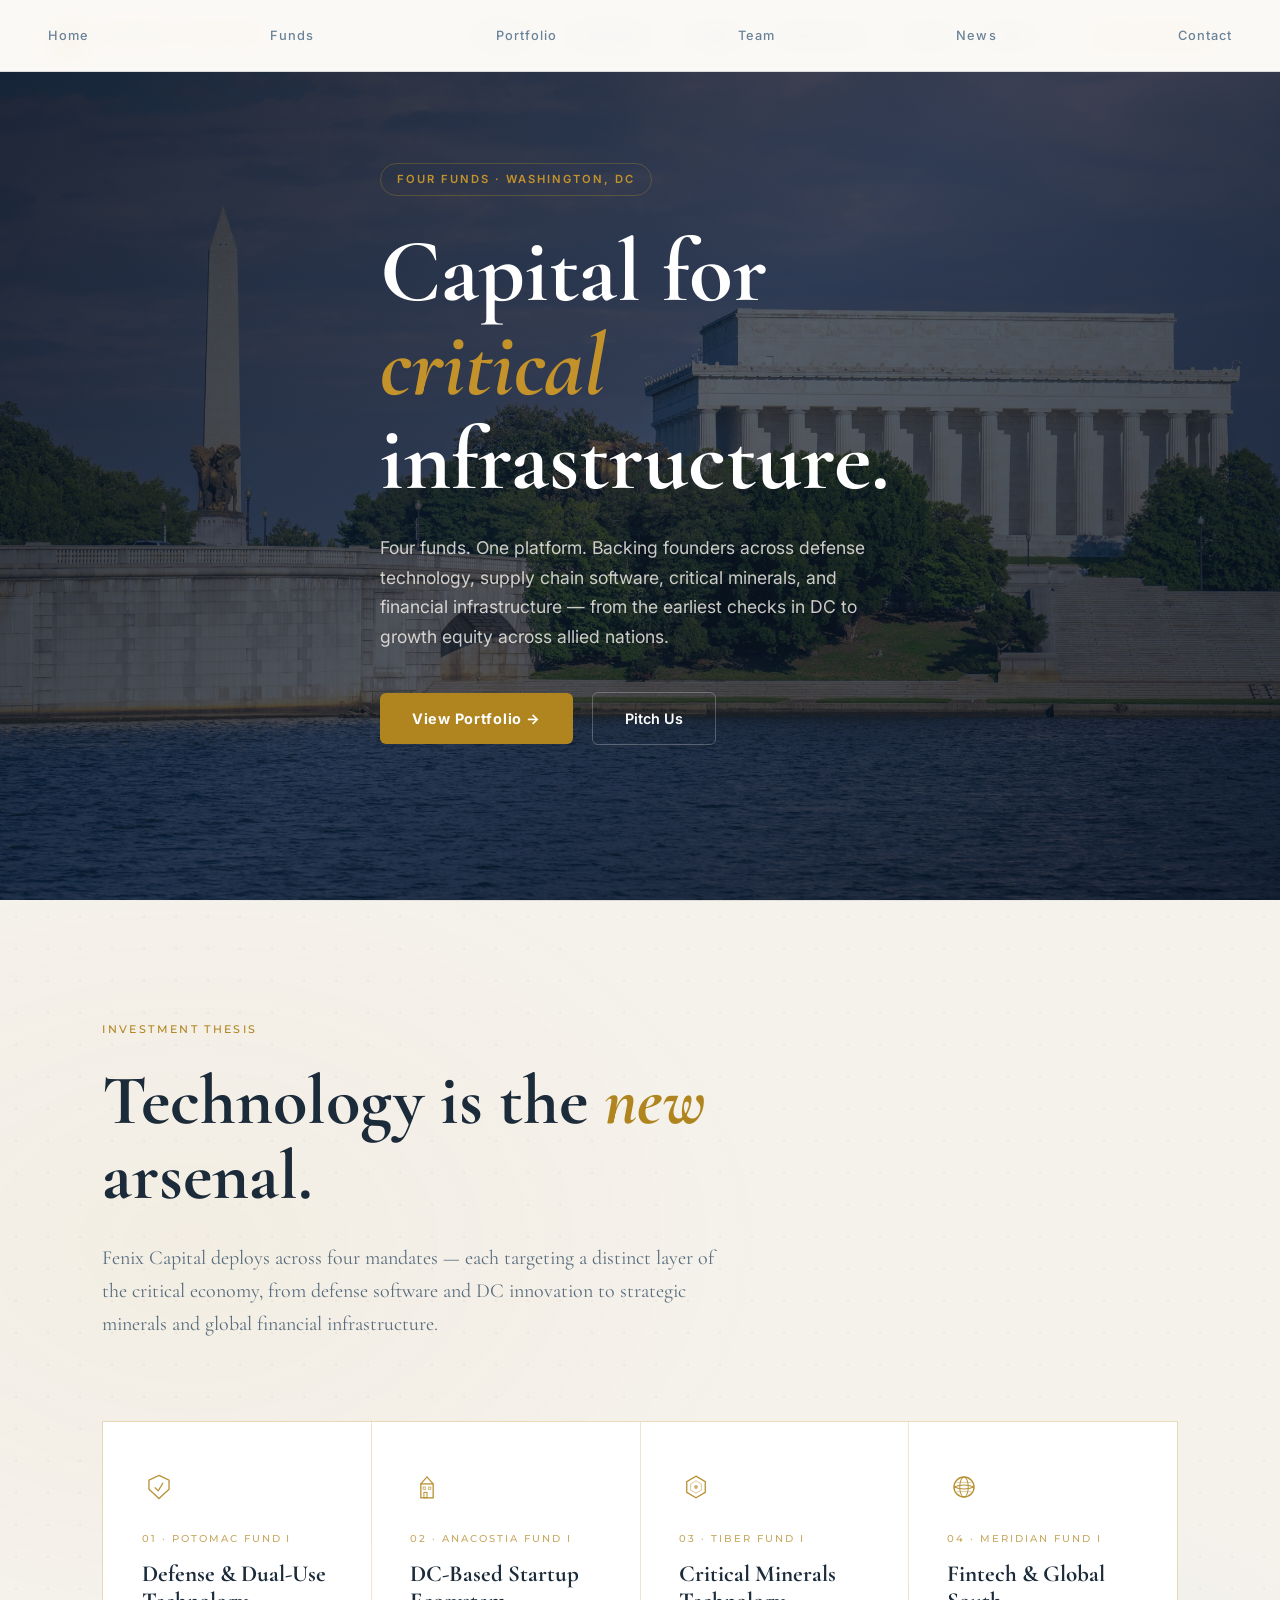
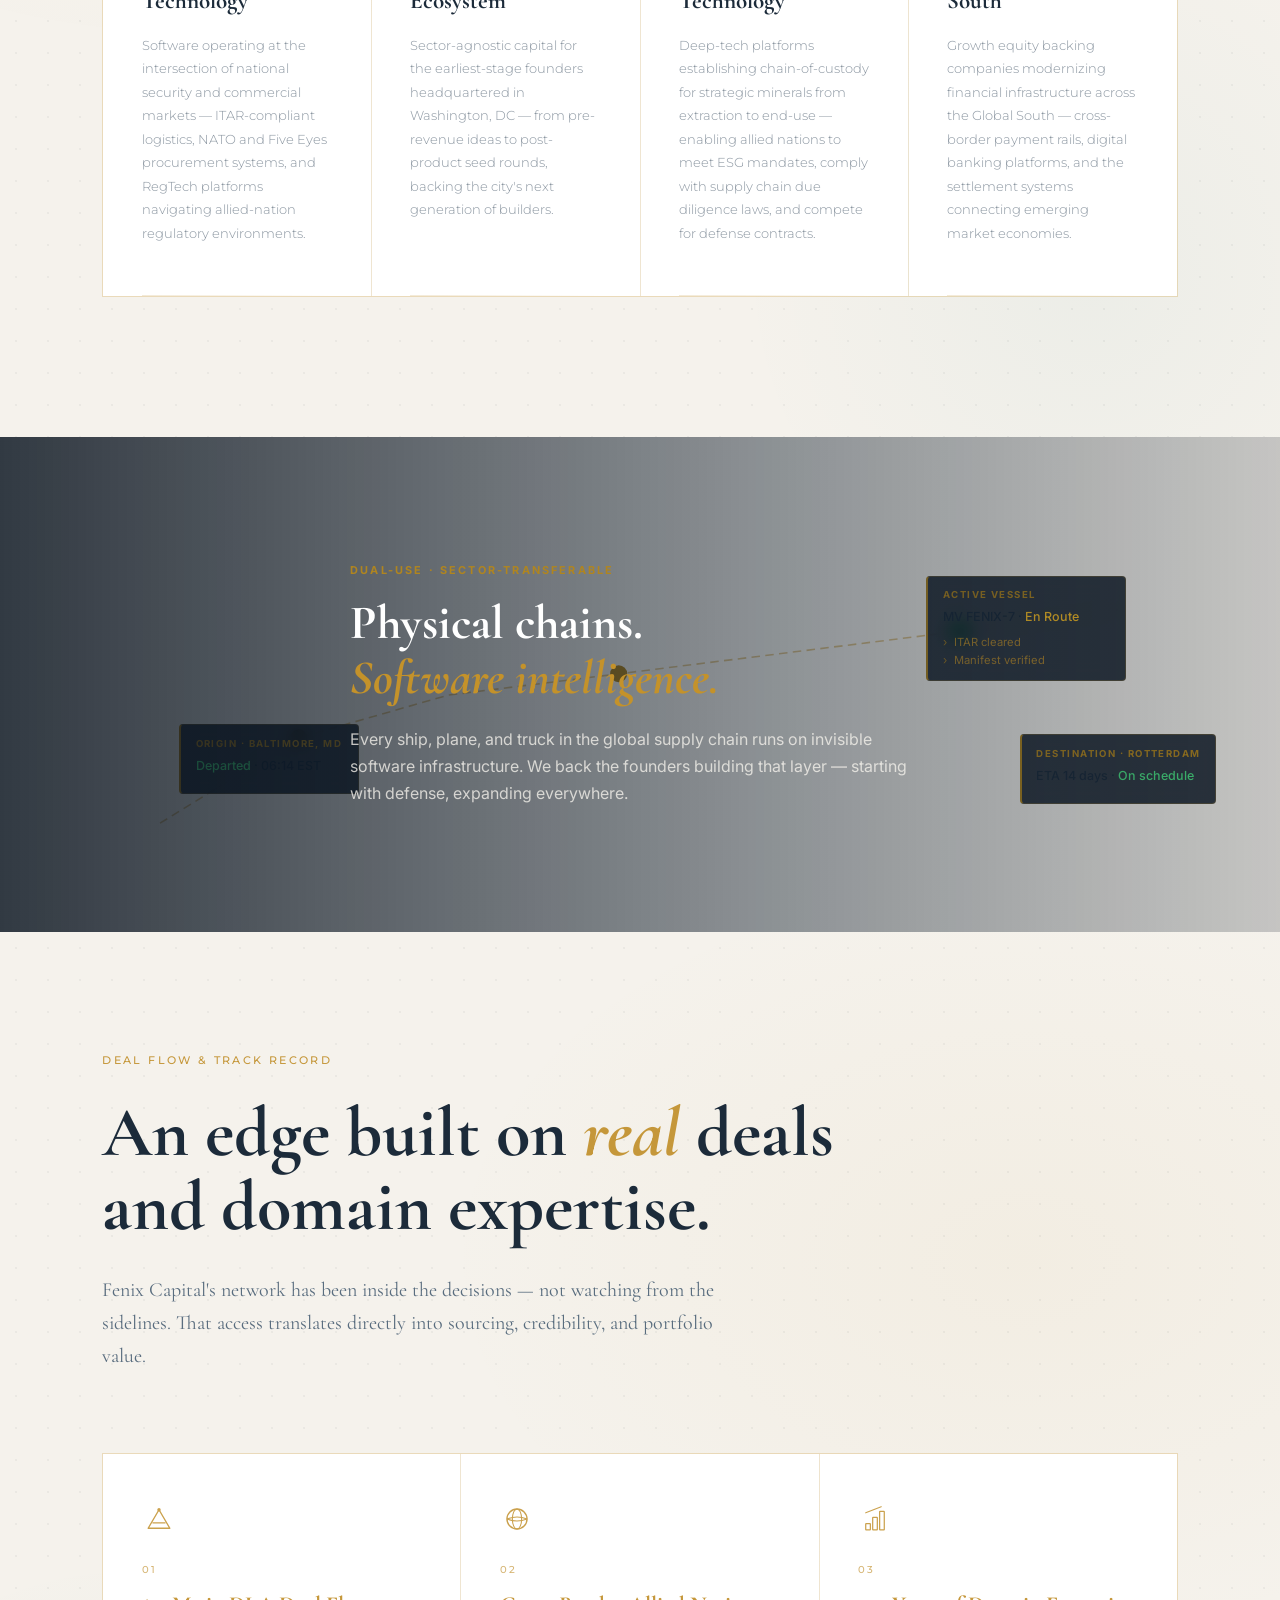
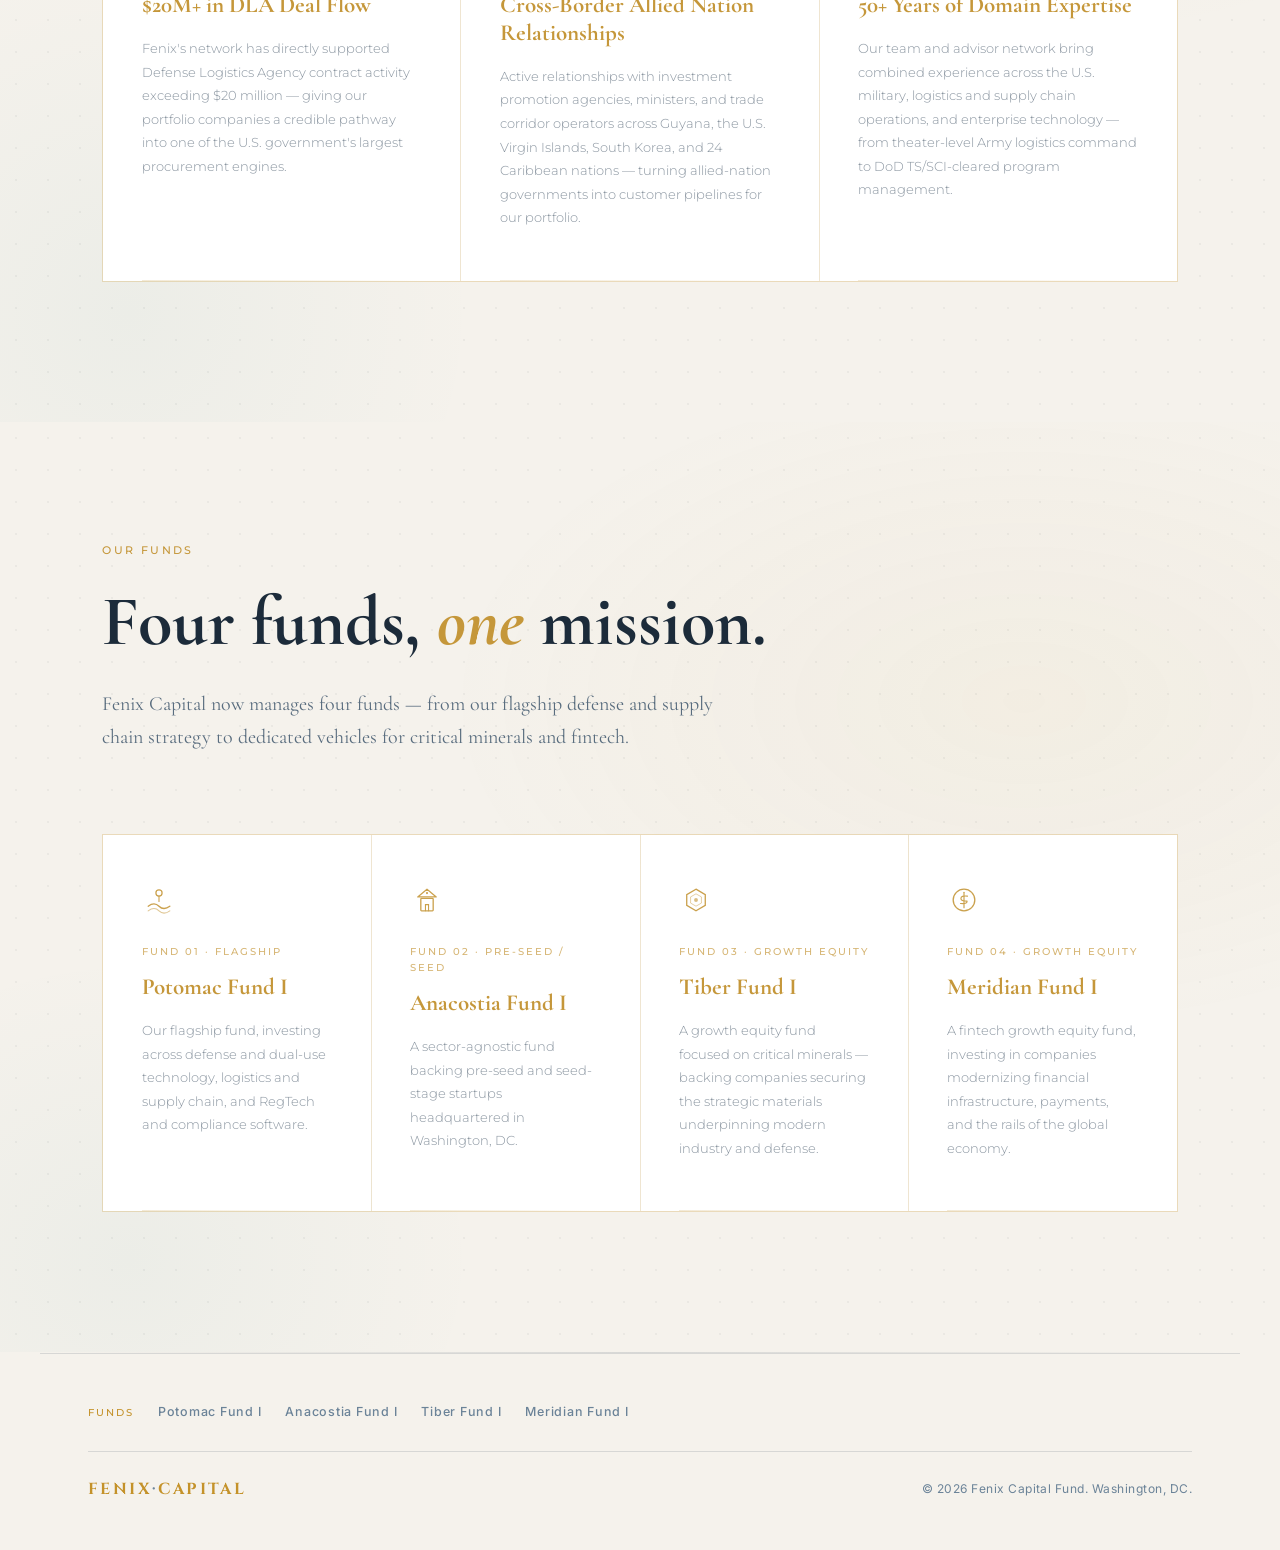
==== index.html @ 314c617c "Add News page and wire it into site navigation - new news.html with a DC video hero (reuses the comp" ====
<!DOCTYPE html>
<html lang="en">
<head>
  <meta charset="UTF-8" />
  <meta name="viewport" content="width=device-width, initial-scale=1.0" />
  <title>Fenix Capital — Multi-Fund Platform · Washington, DC</title>
  <meta name="description" content="Fenix Capital manages four funds backing the critical economy — defense and supply chain technology, DC-based startups, critical minerals, and financial infrastructure. Based in Washington, DC." />
  <link rel="stylesheet" href="css/style.css" />
  <link rel="icon" type="image/svg+xml" href="images/fenix-logo.svg" />
</head>
<body>

<!-- NAV -->
<nav>
  <a href="index.html" class="nav-logo">
    <img src="images/fenix-logo.svg" alt="Fenix Capital" />
    <span class="nav-logo-text">FENIX CAPITAL</span>
  </a>
  <ul class="nav-links">
    <li><a href="#thesis">Thesis</a></li>
    <li><a href="#edge">Our Edge</a></li>
    <li><a href="funds.html">Funds</a></li>
    <li><a href="portfolio.html">Portfolio</a></li>
    <li><a href="team.html">Team</a></li>
    <li><a href="news.html">News</a></li>
    <li><a href="contact.html" class="nav-cta">Get in Touch</a></li>
  </ul>
  <div class="hamburger" aria-label="Menu" role="button" tabindex="0">
    <span></span><span></span><span></span>
  </div>
</nav>

<!-- HERO with image background -->
<section id="hero" class="hero-photo">
  <div class="hero-bg">
    <img src="images/dc-skyline.jpg" alt="Washington, DC — Lincoln Memorial and Washington Monument across the Tidal Basin" />
  </div>
  <div class="video-overlay"></div>

  <div class="hero-content">
    <div class="hero-tag">Four Funds · Washington, DC</div>
    <h1 class="hero-headline">
      Capital for<br><em>critical</em><br>infrastructure.
    </h1>
    <p class="hero-sub">
      Four funds. One platform. Backing founders across defense technology, supply chain software, critical minerals, and financial infrastructure — from the earliest checks in DC to growth equity across allied nations.
    </p>
    <div class="hero-actions">
      <a href="portfolio.html" class="btn-primary">View Portfolio →</a>
      <a href="contact.html" class="btn-ghost-light">Pitch Us</a>
    </div>
  </div>
</section>

<div class="divider"></div>

<section class="fenix-thesis-section" id="investment-thesis">
  <div class="fenix-thesis-inner">

    <p class="fenix-thesis-label">Investment Thesis</p>

    <h2 class="fenix-thesis-headline">
      Technology is the <em>new</em> arsenal.
    </h2>

    <p class="fenix-thesis-sub">
      Fenix Capital deploys across four mandates — each targeting a distinct layer of the critical economy, from defense software and DC innovation to strategic minerals and global financial infrastructure.
    </p>

    <div class="fenix-thesis-grid">

      <!-- Card 1: Potomac Fund I — Defense & Dual-Use -->
      <div class="fenix-tcard fenix-tcard--1">
        <div class="fenix-tcard-accent"></div>
        <div class="fenix-tcard-icon">
          <svg viewBox="0 0 44 44" fill="none" xmlns="http://www.w3.org/2000/svg" aria-hidden="true">
            <polygon points="22,7 35,13 35,25 22,37 9,25 9,13" stroke="currentColor" stroke-width="1.7" fill="none"/>
            <path d="M17 23 L21 27 L27 17" stroke="currentColor" stroke-width="1.5" stroke-linecap="round" stroke-linejoin="round"/>
          </svg>
        </div>
        <div class="fenix-tcard-num">01 · Potomac Fund I</div>
        <h3 class="fenix-tcard-title">Defense &amp; Dual-Use Technology</h3>
        <p class="fenix-tcard-body">
          Software operating at the intersection of national security and commercial markets —
          ITAR-compliant logistics, NATO and Five Eyes procurement systems, and RegTech
          platforms navigating allied-nation regulatory environments.
        </p>
        <div class="fenix-tcard-rule"></div>
      </div>

      <!-- Card 2: Anacostia Fund I — DC Startups -->
      <div class="fenix-tcard fenix-tcard--2">
        <div class="fenix-tcard-accent"></div>
        <div class="fenix-tcard-icon">
          <svg viewBox="0 0 44 44" fill="none" xmlns="http://www.w3.org/2000/svg" aria-hidden="true">
            <rect x="14" y="18" width="16" height="18" stroke="currentColor" stroke-width="1.7"/>
            <path d="M14 18 L22 9 L30 18" stroke="currentColor" stroke-width="1.6" stroke-linejoin="round"/>
            <rect x="18" y="29" width="4" height="7" stroke="currentColor" stroke-width="1.3"/>
            <rect x="17" y="22" width="3" height="3" stroke="currentColor" stroke-width="1.2" opacity="0.7"/>
            <rect x="24" y="22" width="3" height="3" stroke="currentColor" stroke-width="1.2" opacity="0.7"/>
          </svg>
        </div>
        <div class="fenix-tcard-num">02 · Anacostia Fund I</div>
        <h3 class="fenix-tcard-title">DC-Based Startup Ecosystem</h3>
        <p class="fenix-tcard-body">
          Sector-agnostic capital for the earliest-stage founders headquartered in Washington, DC —
          from pre-revenue ideas to post-product seed rounds, backing the city's next
          generation of builders.
        </p>
        <div class="fenix-tcard-rule"></div>
      </div>

      <!-- Card 3: Tiber Fund I — Critical Minerals -->
      <div class="fenix-tcard fenix-tcard--3">
        <div class="fenix-tcard-accent"></div>
        <div class="fenix-tcard-icon">
          <svg viewBox="0 0 44 44" fill="none" xmlns="http://www.w3.org/2000/svg" aria-hidden="true">
            <polygon points="22,8 34,15 34,29 22,36 10,29 10,15" stroke="currentColor" stroke-width="1.7" fill="none"/>
            <polygon points="22,14 29,18 29,26 22,30 15,26 15,18" stroke="currentColor" stroke-width="1.2" fill="none" opacity="0.55"/>
            <circle cx="22" cy="22" r="2.5" fill="currentColor" opacity="0.7"/>
          </svg>
        </div>
        <div class="fenix-tcard-num">03 · Tiber Fund I</div>
        <h3 class="fenix-tcard-title">Critical Minerals Technology</h3>
        <p class="fenix-tcard-body">
          Deep-tech platforms establishing chain-of-custody for strategic minerals from
          extraction to end-use — enabling allied nations to meet ESG mandates, comply with
          supply chain due diligence laws, and compete for defense contracts.
        </p>
        <div class="fenix-tcard-rule"></div>
      </div>

      <!-- Card 4: Meridian Fund I — Fintech & Global South -->
      <div class="fenix-tcard fenix-tcard--4">
        <div class="fenix-tcard-accent"></div>
        <div class="fenix-tcard-icon">
          <svg viewBox="0 0 44 44" fill="none" xmlns="http://www.w3.org/2000/svg" aria-hidden="true">
            <circle cx="22" cy="22" r="13" stroke="currentColor" stroke-width="1.8"/>
            <ellipse cx="22" cy="22" rx="5.5" ry="13" stroke="currentColor" stroke-width="1.3"/>
            <path d="M9 22 Q22 17 35 22" stroke="currentColor" stroke-width="1.3" fill="none"/>
            <path d="M9 22 Q22 27 35 22" stroke="currentColor" stroke-width="1.3" fill="none"/>
            <path d="M13 16 L31 16" stroke="currentColor" stroke-width="1.1" stroke-linecap="round" opacity="0.55"/>
            <path d="M13 28 L31 28" stroke="currentColor" stroke-width="1.1" stroke-linecap="round" opacity="0.55"/>
          </svg>
        </div>
        <div class="fenix-tcard-num">04 · Meridian Fund I</div>
        <h3 class="fenix-tcard-title">Fintech &amp; Global South</h3>
        <p class="fenix-tcard-body">
          Growth equity backing companies modernizing financial infrastructure across the
          Global South — cross-border payment rails, digital banking platforms, and the
          settlement systems connecting emerging market economies.
        </p>
        <div class="fenix-tcard-rule"></div>
      </div>

    </div><!-- /.fenix-thesis-grid -->
  </div><!-- /.fenix-thesis-inner -->
</section>

<!-- VIDEO INTERLUDE — shipping containers -->
<div id="supply-chain-video">
  <video autoplay muted loop playsinline>
    <source src="videos/shipping-containers.mp4" type="video/mp4" />
    <source src="https://videos.pexels.com/video-files/3840442/3840442-uhd_2560_1440_25fps.mp4" type="video/mp4" />
  </video>

  <!-- Tracking overlay -->
  <div class="track-overlay">
    <svg class="track-svg" viewBox="0 0 1200 500" preserveAspectRatio="xMidYMid slice">
      <!-- Route path -->
      <polyline class="route-path" points="150,380 280,300 420,260 580,240 740,220 900,200 1050,180" />
      <!-- Tracking markers -->
      <g class="track-marker" style="transform:translate(280px,300px)">
        <circle r="8" class="track-dot" />
        <circle r="18" class="track-ring" />
      </g>
      <g class="track-marker" style="transform:translate(580px,240px)">
        <circle r="8" class="track-dot" />
        <circle r="18" class="track-ring" />
      </g>
      <g class="track-marker active-marker" style="transform:translate(900px,200px)">
        <circle r="10" class="track-dot active-dot" />
        <circle r="22" class="track-ring" />
        <circle r="34" class="track-ring ring-outer" />
      </g>
    </svg>

    <!-- Tracking data panels -->
    <div class="track-panel track-panel-a">
      <div class="hud-label">Origin · Baltimore, MD</div>
      <div class="hud-value"><span class="hud-green">Departed</span> · 06:14 EST</div>
    </div>
    <div class="track-panel track-panel-b">
      <div class="hud-label">Active Vessel</div>
      <div class="hud-value">MV FENIX-7 · <span class="hud-amber">En Route</span></div>
      <div class="terminal-line"><span class="t-cursor">›</span> ITAR cleared</div>
      <div class="terminal-line"><span class="t-cursor">›</span> Manifest verified</div>
    </div>
    <div class="track-panel track-panel-c">
      <div class="hud-label">Destination · Rotterdam</div>
      <div class="hud-value">ETA 14 days · <span class="hud-green">On schedule</span></div>
    </div>
  </div>

  <div class="scv-overlay">
    <div class="scv-content">
      <div class="scv-tag">Dual-Use · Sector-Transferable</div>
      <h3 class="scv-headline">Physical chains.<br><em>Software intelligence.</em></h3>
      <p class="scv-body">Every ship, plane, and truck in the global supply chain runs on invisible software infrastructure. We back the founders building that layer — starting with defense, expanding everywhere.</p>
    </div>
  </div>
</div>

<section class="fenix-edge-section" id="why-fenix">
  <div class="fenix-edge-inner">

    <p class="fenix-edge-label">Deal Flow &amp; Track Record</p>

    <h2 class="fenix-edge-headline">
      An edge built on <em>real</em> deals and domain expertise.
    </h2>

    <p class="fenix-edge-sub">
      Fenix Capital's network has been inside the decisions — not watching from the sidelines.
      That access translates directly into sourcing, credibility, and portfolio value.
    </p>

    <div class="fenix-cards-grid">

      <!-- Card 1 -->
      <div class="fenix-card fenix-card--1">
        <div class="fenix-card-accent"></div>
        <div class="fenix-card-icon">
          <svg viewBox="0 0 44 44" fill="none" xmlns="http://www.w3.org/2000/svg" aria-hidden="true">
            <path d="M8 34 L22 10 L36 34 Z" stroke="currentColor" stroke-width="1.8" stroke-linejoin="round" fill="none"/>
            <path d="M14 27 L30 27" stroke="currentColor" stroke-width="1.4" stroke-linecap="round"/>
            <circle cx="22" cy="10" r="2.2" fill="currentColor"/>
          </svg>
        </div>
        <div class="fenix-card-num">01</div>
        <h3 class="fenix-card-title">$20M+ in DLA Deal Flow</h3>
        <p class="fenix-card-body">
          Fenix's network has directly supported Defense Logistics Agency contract activity
          exceeding $20 million — giving our portfolio companies a credible pathway into one
          of the U.S. government's largest procurement engines.
        </p>
        <div class="fenix-card-rule"></div>
      </div>

      <!-- Card 2 -->
      <div class="fenix-card fenix-card--2">
        <div class="fenix-card-accent"></div>
        <div class="fenix-card-icon">
          <svg viewBox="0 0 44 44" fill="none" xmlns="http://www.w3.org/2000/svg" aria-hidden="true">
            <circle cx="22" cy="22" r="13" stroke="currentColor" stroke-width="1.8"/>
            <ellipse cx="22" cy="22" rx="6" ry="13" stroke="currentColor" stroke-width="1.4"/>
            <path d="M9 22 Q22 17 35 22" stroke="currentColor" stroke-width="1.4" fill="none"/>
            <path d="M9 22 Q22 27 35 22" stroke="currentColor" stroke-width="1.4" fill="none"/>
          </svg>
        </div>
        <div class="fenix-card-num">02</div>
        <h3 class="fenix-card-title">Cross-Border Allied Nation Relationships</h3>
        <p class="fenix-card-body">
          Active relationships with investment promotion agencies, ministers, and trade corridor
          operators across Guyana, the U.S. Virgin Islands, South Korea, and 24 Caribbean nations —
          turning allied-nation governments into customer pipelines for our portfolio.
        </p>
        <div class="fenix-card-rule"></div>
      </div>

      <!-- Card 3 -->
      <div class="fenix-card fenix-card--3">
        <div class="fenix-card-accent"></div>
        <div class="fenix-card-icon">
          <svg viewBox="0 0 44 44" fill="none" xmlns="http://www.w3.org/2000/svg" aria-hidden="true">
            <rect x="10" y="28" width="6" height="8" stroke="currentColor" stroke-width="1.6" rx="0.5"/>
            <rect x="19" y="20" width="6" height="16" stroke="currentColor" stroke-width="1.6" rx="0.5"/>
            <rect x="28" y="12" width="6" height="24" stroke="currentColor" stroke-width="1.6" rx="0.5"/>
            <path d="M10 14 L20 10 L30 6" stroke="currentColor" stroke-width="1.4" stroke-linecap="round"/>
          </svg>
        </div>
        <div class="fenix-card-num">03</div>
        <h3 class="fenix-card-title">50+ Years of Domain Expertise</h3>
        <p class="fenix-card-body">
          Our team and advisor network bring combined experience across the U.S. military,
          logistics and supply chain operations, and enterprise technology — from theater-level
          Army logistics command to DoD TS/SCI-cleared program management.
        </p>
        <div class="fenix-card-rule"></div>
      </div>

    </div>
  </div>
</section>


<!-- FUNDS -->
<section class="fenix-edge-section" id="funds">
  <div class="fenix-edge-inner">

    <p class="fenix-edge-label">Our Funds</p>

    <h2 class="fenix-edge-headline">
      Four funds, <em>one</em> mission.
    </h2>

    <p class="fenix-edge-sub">
      Fenix Capital now manages four funds — from our flagship defense and supply chain
      strategy to dedicated vehicles for critical minerals and fintech.
    </p>

    <div class="fenix-cards-grid fenix-funds-grid">

      <!-- Fund 1 -->
      <div class="fenix-card fenix-card--1">
        <div class="fenix-card-accent"></div>
        <div class="fenix-card-icon">
          <svg viewBox="0 0 44 44" fill="none" xmlns="http://www.w3.org/2000/svg" aria-hidden="true">
            <path d="M8 30 Q16 24 22 30 T36 30" stroke="currentColor" stroke-width="1.8" fill="none" stroke-linecap="round"/>
            <path d="M8 36 Q16 30 22 36 T36 36" stroke="currentColor" stroke-width="1.4" fill="none" stroke-linecap="round" opacity="0.6"/>
            <circle cx="22" cy="13" r="4" stroke="currentColor" stroke-width="1.6"/>
            <path d="M22 17 L22 24" stroke="currentColor" stroke-width="1.4" stroke-linecap="round"/>
          </svg>
        </div>
        <div class="fenix-card-num">Fund 01 · Flagship</div>
        <h3 class="fenix-card-title">Potomac Fund I</h3>
        <p class="fenix-card-body">
          Our flagship fund, investing across defense and dual-use technology, logistics
          and supply chain, and RegTech and compliance software.
        </p>
        <div class="fenix-card-rule"></div>
      </div>

      <!-- Fund 2 -->
      <div class="fenix-card fenix-card--2">
        <div class="fenix-card-accent"></div>
        <div class="fenix-card-icon">
          <svg viewBox="0 0 44 44" fill="none" xmlns="http://www.w3.org/2000/svg" aria-hidden="true">
            <rect x="14" y="20" width="16" height="16" rx="1" stroke="currentColor" stroke-width="1.7"/>
            <path d="M22 8 L34 18 L10 18 Z" stroke="currentColor" stroke-width="1.6" stroke-linejoin="round"/>
            <path d="M20 36 L20 28 L24 28 L24 36" stroke="currentColor" stroke-width="1.4" stroke-linecap="round"/>
            <circle cx="22" cy="13" r="1.4" fill="currentColor"/>
          </svg>
        </div>
        <div class="fenix-card-num">Fund 02 · Pre-Seed / Seed</div>
        <h3 class="fenix-card-title">Anacostia Fund I</h3>
        <p class="fenix-card-body">
          A sector-agnostic fund backing pre-seed and seed-stage startups headquartered in
          Washington, DC.
        </p>
        <div class="fenix-card-rule"></div>
      </div>

      <!-- Fund 3 -->
      <div class="fenix-card fenix-card--3">
        <div class="fenix-card-accent"></div>
        <div class="fenix-card-icon">
          <svg viewBox="0 0 44 44" fill="none" xmlns="http://www.w3.org/2000/svg" aria-hidden="true">
            <polygon points="22,8 34,15 34,29 22,36 10,29 10,15" stroke="currentColor" stroke-width="1.7" fill="none"/>
            <polygon points="22,14 29,18 29,26 22,30 15,26 15,18" stroke="currentColor" stroke-width="1.2" fill="none" opacity="0.55"/>
            <circle cx="22" cy="22" r="2.5" fill="currentColor" opacity="0.7"/>
          </svg>
        </div>
        <div class="fenix-card-num">Fund 03 · Growth Equity</div>
        <h3 class="fenix-card-title">Tiber Fund I</h3>
        <p class="fenix-card-body">
          A growth equity fund focused on critical minerals — backing companies securing the
          strategic materials underpinning modern industry and defense.
        </p>
        <div class="fenix-card-rule"></div>
      </div>

      <!-- Fund 4 -->
      <div class="fenix-card fenix-card--4">
        <div class="fenix-card-accent"></div>
        <div class="fenix-card-icon">
          <svg viewBox="0 0 44 44" fill="none" xmlns="http://www.w3.org/2000/svg" aria-hidden="true">
            <circle cx="22" cy="22" r="14" stroke="currentColor" stroke-width="1.7"/>
            <path d="M22 12 L22 32" stroke="currentColor" stroke-width="1.5" stroke-linecap="round"/>
            <path d="M26.5 17 Q18 16 18 20 Q18 23.5 26 23.5 Q26 27.5 17.5 26.5" stroke="currentColor" stroke-width="1.5" fill="none" stroke-linecap="round" stroke-linejoin="round"/>
          </svg>
        </div>
        <div class="fenix-card-num">Fund 04 · Growth Equity</div>
        <h3 class="fenix-card-title">Meridian Fund I</h3>
        <p class="fenix-card-body">
          A fintech growth equity fund, investing in companies modernizing financial
          infrastructure, payments, and the rails of the global economy.
        </p>
        <div class="fenix-card-rule"></div>
      </div>

    </div>
  </div>
</section>


<div class="divider"></div>

<!-- FOOTER -->
<footer>
  <div class="footer-funds">
    <span class="footer-funds-label">Funds</span>
    <a href="funds.html">Potomac Fund I</a>
    <a href="funds.html">Anacostia Fund I</a>
    <a href="funds.html">Tiber Fund I</a>
    <a href="funds.html">Meridian Fund I</a>
  </div>
  <div class="footer-logo">FENIX<span>·</span>CAPITAL</div>
  <nav class="footer-links">
    <a href="index.html">Home</a>
    <a href="funds.html">Funds</a>
    <a href="portfolio.html">Portfolio</a>
    <a href="team.html">Team</a>
    <a href="news.html">News</a>
    <a href="contact.html">Contact</a>
  </nav>
  <div class="footer-copy">© 2026 Fenix Capital Fund. Washington, DC.</div>
</footer>

<script src="js/main.js"></script>
  <script>
  (function () {
    var cards = document.querySelectorAll('.fenix-card');
    if (!cards.length) return;

    cards.forEach(function (card, i) {
      card.style.opacity = '0';
      card.style.transform = 'translateY(28px)';
      card.style.transition =
        'opacity 0.7s ease ' + (0.1 + i * 0.15) + 's, ' +
        'transform 0.7s ease ' + (0.1 + i * 0.15) + 's, ' +
        'background 0.35s ease';
    });

    function revealCards() {
      var section = document.getElementById('why-fenix');
      if (!section) { showAll(); return; }
      if (section.getBoundingClientRect().top < window.innerHeight * 0.88) {
        showAll();
        window.removeEventListener('scroll', revealCards);
      }
    }

    function showAll() {
      cards.forEach(function (card) {
        card.style.opacity = '1';
        card.style.transform = 'translateY(0)';
      });
    }

    revealCards();
    window.addEventListener('scroll', revealCards, { passive: true });
  })();
  </script>
  <script>
  (function () {
    var cards = document.querySelectorAll('.fenix-tcard');
    if (!cards.length) return;

    cards.forEach(function (card, i) {
      card.style.opacity = '0';
      card.style.transform = 'translateY(28px)';
      card.style.transition = 'opacity 0.7s ease ' + (0.1 + i * 0.15) + 's, transform 0.7s ease ' + (0.1 + i * 0.15) + 's';
    });

    function revealCards() {
      var section = document.getElementById('investment-thesis');
      if (!section) { showAll(); return; }
      if (section.getBoundingClientRect().top < window.innerHeight * 0.88) {
        showAll();
        window.removeEventListener('scroll', revealCards);
      }
    }

    function showAll() {
      cards.forEach(function (card) {
        card.style.opacity = '1';
        card.style.transform = 'translateY(0)';
      });
    }

    revealCards();
    window.addEventListener('scroll', revealCards, { passive: true });
  })();
  </script>
</body>
</html>
---- css/style.css ----
/*
 * Fenix Capital — Brand Redesign (Light)
 * Colors: Stone & Slate + Gold
 * Fonts: Cormorant Garamond (headings) · Inter / Montserrat (body)
 */

/* ─── Google Fonts ──────────────────────────────────────────── */
@import url('https://fonts.googleapis.com/css2?family=Cormorant+Garamond:ital,wght@0,400;0,500;0,600;0,700;1,400;1,500;1,600;1,700&family=Inter:wght@300;400;500;600;700&family=Montserrat:wght@300;400;500;600;700&family=Cinzel:wght@600;700&display=swap');

/* ─── Tokens ────────────────────────────────────────────────── */
:root {
  /* Surfaces — light "Stone & Slate". Variable names kept from the prior
     dark theme so existing rules pick up the new values automatically. */
  --navy-deepest:  #FDFBF8;   /* lightest surface / mobile menu bg   */
  --navy-dark:     #F5F2EC;   /* page background                     */
  --navy:          #FFFFFF;   /* cards                               */
  --navy-mid:      #F0EBE2;   /* card hover                          */
  --navy-light:    #E3DDD0;
  --navy-border:   rgba(42, 62, 82, 0.15);

  /* Explicit stone aliases (for the light override layer) */
  --stone-lightest:#FDFBF8;
  --stone-light:   #F5F2EC;
  --stone:         #EDE8DF;

  --gold:          #B0851F;
  --gold-light:    #C4922A;
  --gold-pale:     rgba(184, 146, 42, 0.10);
  --gold-border:   rgba(184, 146, 42, 0.30);

  --white:         #FFFFFF;
  --off-white:     #1C2B3A;   /* was near-white text on dark; now dark text on light */
  --text-primary:  #1C2B3A;
  --text-secondary:#3E566C;
  --text-muted:    #6B8398;

  /* Tokens referenced by Contact/Team but previously undefined (→ light) */
  --carbon:        #F5F2EC;
  --off-black:     #FFFFFF;
  --steel:         rgba(42, 62, 82, 0.15);
  --subtle:        #3E566C;
  --navy-deep:     #FDFBF8;
  --ember:         #B0851F;
  --light:         #1C2B3A;
  --gold-dim:      #8A6A18;
  --font-display:  'Cormorant Garamond', serif;
  --font-body:     'Inter', sans-serif;

  /* fenix-* fallbacks (used as var(--fenix-x, #hardcoded)) → light */
  --fenix-navy:    #F5F2EC;
  --fenix-gold:    #B0851F;
  --fenix-white:   #1C2B3A;
  --fenix-off:     #3E566C;

  --radius:        6px;
  --transition:    0.25s ease;
}

/* ─── Reset ─────────────────────────────────────────────────── */
*, *::before, *::after { box-sizing: border-box; margin: 0; padding: 0; }
html { scroll-behavior: smooth; }

body {
  background: var(--navy-dark);
  color: var(--text-primary);
  font-family: 'Inter', sans-serif;
  font-size: 16px;
  line-height: 1.65;
  -webkit-font-smoothing: antialiased;
}

img { display: block; max-width: 100%; }
a { color: inherit; text-decoration: none; }

/* ─── NAV ───────────────────────────────────────────────────── */
nav {
  position: fixed;
  top: 0; left: 0; right: 0;
  z-index: 100;
  display: flex;
  align-items: center;
  justify-content: space-between;
  padding: 0 3rem;
  height: 72px;
  background: rgba(253, 251, 248, 0.9);
  backdrop-filter: blur(12px);
  -webkit-backdrop-filter: blur(12px);
  border-bottom: 1px solid var(--navy-border);
}

.nav-logo {
  display: flex;
  align-items: center;
  gap: 0.75rem;
}

.nav-logo img {
  height: 40px;
  width: auto;
}

.nav-logo-text {
  font-family: 'Cinzel', serif;
  font-size: 1.1rem;
  font-weight: 700;
  letter-spacing: 0.12em;
  color: var(--gold-light);
  line-height: 1;
}

.nav-links {
  display: flex;
  align-items: center;
  gap: 2.5rem;
  list-style: none;
}

.nav-links a {
  font-size: 0.8rem;
  font-weight: 600;
  letter-spacing: 0.12em;
  text-transform: uppercase;
  color: var(--text-secondary);
  transition: color var(--transition);
}

.nav-links a:hover { color: var(--gold-light); }

.nav-cta {
  padding: 0.55rem 1.4rem;
  border: 1px solid var(--gold);
  border-radius: var(--radius);
  color: var(--gold) !important;
  font-weight: 600 !important;
  transition: background var(--transition), color var(--transition) !important;
}
.nav-cta:hover {
  background: var(--gold);
  color: var(--navy-dark) !important;
}

.hamburger {
  display: none;
  flex-direction: column;
  gap: 5px;
  cursor: pointer;
  padding: 4px;
}
.hamburger span {
  display: block;
  width: 24px;
  height: 2px;
  background: var(--text-primary);
  border-radius: 2px;
  transition: var(--transition);
}

/* ─── HERO ──────────────────────────────────────────────────── */
#hero {
  position: relative;
  height: 100vh;
  min-height: 680px;
  display: flex;
  align-items: center;
  overflow: hidden;
}

.video-bg {
  position: absolute;
  inset: 0;
  z-index: 0;
}

.video-bg video {
  width: 100%;
  height: 100%;
  object-fit: cover;
  opacity: 0.45;
}

.video-overlay {
  position: absolute;
  inset: 0;
  z-index: 1;
  background: linear-gradient(
    135deg,
    rgba(7, 17, 29, 0.85) 0%,
    rgba(13, 27, 42, 0.70) 50%,
    rgba(7, 17, 29, 0.80) 100%
  );
}

.fenix-cta-section {
  position: relative;
  overflow: hidden;
}
.fenix-cta-section .hero-tag,
.fenix-cta-section .hero-headline {
  position: relative;
  z-index: 2;
}
.fenix-cta-video-wrap {
  position: absolute;
  inset: 0;
  z-index: 0;
}
.fenix-cta-video {
  width: 100%;
  height: 100%;
  object-fit: cover;
  object-position: center;
  display: block;
}
.fenix-cta-overlay {
  position: absolute;
  inset: 0;
  background: linear-gradient(
    135deg,
    rgba(5, 14, 28, 0.82) 0%,
    rgba(10, 22, 40, 0.65) 50%,
    rgba(5, 14, 28, 0.75) 100%
  );
}

/* Floating UI panels */
.video-ui-layer {
  position: absolute;
  inset: 0;
  z-index: 2;
  pointer-events: none;
}

.ui-panel {
  position: absolute;
  background: rgba(13, 27, 42, 0.75);
  border: 1px solid var(--navy-border);
  border-radius: 8px;
  padding: 0.9rem 1.1rem;
  min-width: 190px;
  backdrop-filter: blur(8px);
}

.ui-panel-1 { top: 22%; right: 8%; }
.ui-panel-2 { top: 50%; right: 6%; }
.ui-panel-3 { top: 68%; right: 10%; }

.ui-label {
  font-size: 0.65rem;
  font-weight: 600;
  letter-spacing: 0.12em;
  text-transform: uppercase;
  color: var(--gold);
  margin-bottom: 0.3rem;
}

.ui-value {
  font-size: 0.8rem;
  font-weight: 500;
  color: var(--off-white);
  margin-bottom: 0.5rem;
}

.ui-bar {
  height: 4px;
  background: var(--navy-light);
  border-radius: 2px;
  overflow: hidden;
}

.ui-bar-fill {
  height: 100%;
  background: linear-gradient(90deg, var(--gold), var(--gold-light));
  border-radius: 2px;
  animation: barPulse 3s ease-in-out infinite;
}

@keyframes barPulse {
  0%, 100% { opacity: 1; }
  50% { opacity: 0.7; }
}

.ui-dots {
  display: flex;
  gap: 6px;
  margin-top: 0.25rem;
}

.ui-dot {
  width: 8px;
  height: 8px;
  border-radius: 50%;
  background: var(--navy-light);
}

.ui-dot.active {
  background: var(--gold);
  box-shadow: 0 0 6px rgba(196, 146, 42, 0.6);
}

/* Hero content */
.hero-content {
  position: relative;
  z-index: 3;
  max-width: 1200px;
  margin: 0 auto;
  padding: 0 3rem;
  padding-top: 72px;
}

.hero-tag {
  display: inline-block;
  font-size: 0.7rem;
  font-weight: 600;
  letter-spacing: 0.18em;
  text-transform: uppercase;
  color: var(--gold);
  border: 1px solid var(--gold-border);
  border-radius: 100px;
  padding: 0.4rem 1rem;
  margin-bottom: 1.8rem;
}

.hero-headline {
  font-family: 'Cormorant Garamond', serif;
  font-size: clamp(3.5rem, 7vw, 6rem);
  font-weight: 900;
  line-height: 1.05;
  color: var(--white);
  margin-bottom: 1.6rem;
  max-width: 680px;
}

.hero-headline em {
  font-style: italic;
  color: var(--gold-light);
}

.hero-sub {
  font-size: 1.1rem;
  font-weight: 400;
  line-height: 1.7;
  color: var(--text-secondary);
  max-width: 520px;
  margin-bottom: 2.5rem;
}

.hero-actions {
  display: flex;
  align-items: center;
  gap: 1.2rem;
  margin-bottom: 4rem;
  flex-wrap: wrap;
}

.btn-primary {
  display: inline-flex;
  align-items: center;
  gap: 0.5rem;
  padding: 0.85rem 2rem;
  background: var(--gold);
  color: var(--navy-dark);
  font-weight: 700;
  font-size: 0.9rem;
  letter-spacing: 0.05em;
  border-radius: var(--radius);
  transition: background var(--transition), transform var(--transition);
}
.btn-primary:hover {
  background: var(--gold-light);
  transform: translateY(-1px);
}

.btn-ghost-light {
  display: inline-flex;
  align-items: center;
  padding: 0.85rem 2rem;
  border: 1px solid rgba(255,255,255,0.25);
  color: var(--white);
  font-weight: 600;
  font-size: 0.9rem;
  border-radius: var(--radius);
  transition: border-color var(--transition), background var(--transition);
}
.btn-ghost-light:hover {
  border-color: rgba(255,255,255,0.6);
  background: rgba(255,255,255,0.06);
}

/* Hero stats */
.hero-stats {
  display: flex;
  gap: 3.5rem;
  flex-wrap: wrap;
}

.hero-stat-num {
  font-family: 'Cormorant Garamond', serif;
  font-size: 2.4rem;
  font-weight: 800;
  color: var(--gold-light);
  line-height: 1;
  margin-bottom: 0.3rem;
}

.hero-stat-num sup {
  font-size: 1.2rem;
  vertical-align: super;
}

.hero-stat-label {
  font-size: 0.72rem;
  font-weight: 600;
  letter-spacing: 0.12em;
  text-transform: uppercase;
  color: var(--text-muted);
}

/* ─── DIVIDER ───────────────────────────────────────────────── */
.divider {
  height: 1px;
  background: linear-gradient(90deg, transparent, var(--navy-border), transparent);
  margin: 0 3rem;
}

/* ─── SECTION SHARED ────────────────────────────────────────── */
.section-tag {
  display: inline-block;
  font-size: 0.68rem;
  font-weight: 700;
  letter-spacing: 0.2em;
  text-transform: uppercase;
  color: var(--gold);
  margin-bottom: 1rem;
}

.section-title {
  font-family: 'Cormorant Garamond', serif;
  font-size: clamp(2rem, 4vw, 3.2rem);
  font-weight: 800;
  line-height: 1.15;
  color: var(--white);
  margin-bottom: 3rem;
}

.section-title em {
  font-style: italic;
  color: var(--gold-light);
}

.card-icon {
  width: 32px;
  height: 32px;
  margin-bottom: 1.2rem;
  opacity: 0.85;
}

/* ─── HUD TEXT STYLES (shared by tracking interlude) ────────── */
.hud-label {
  font-size: 0.6rem;
  font-weight: 700;
  letter-spacing: 0.15em;
  text-transform: uppercase;
  color: var(--gold);
  margin-bottom: 0.25rem;
}

.hud-value {
  font-size: 0.78rem;
  font-weight: 500;
  color: var(--off-white);
  margin-bottom: 0.4rem;
}

.hud-green { color: #4ADE80; }
.hud-amber { color: #FBBF24; }

/* Terminal lines */
.terminal-line {
  font-size: 0.7rem;
  color: var(--gold-light);
  line-height: 1.6;
  opacity: 0.85;
}
.terminal-line.blink .t-cursor { animation: blink 1s step-end infinite; }
.t-cursor { color: var(--gold); margin-right: 4px; }
@keyframes blink { 0%, 100% { opacity: 1; } 50% { opacity: 0; } }

/* ─── TRACKING OVERLAY (INTERLUDE) ──────────────────────────── */
.track-overlay {
  position: absolute;
  inset: 0;
  z-index: 1;
  pointer-events: none;
  overflow: hidden;
}

.track-svg {
  position: absolute;
  inset: 0;
  width: 100%; height: 100%;
}

.route-path {
  fill: none;
  stroke: rgba(196, 146, 42, 0.5);
  stroke-width: 1.5;
  stroke-dasharray: 8 5;
  animation: dashMove 4s linear infinite;
}

.track-dot {
  fill: var(--gold);
}
.active-dot {
  fill: #4ADE80;
  filter: drop-shadow(0 0 6px rgba(74,222,128,0.8));
}

.track-ring {
  fill: none;
  stroke: var(--gold);
  stroke-width: 1;
  opacity: 0;
  animation: ringExpand 2.5s ease-out infinite;
}
.ring-outer {
  animation: ringExpand 2.5s ease-out 0.8s infinite;
}
@keyframes dashMove {
  to { stroke-dashoffset: -16; }
}
@keyframes ringExpand {
  0%   { r: 8;  opacity: 0.8; }
  100% { r: 28; opacity: 0; }
}

/* Tracking data panels */
.track-panel {
  position: absolute;
  background: rgba(7, 17, 29, 0.82);
  border: 1px solid rgba(196, 146, 42, 0.25);
  border-left: 2px solid var(--gold);
  border-radius: 4px;
  padding: 0.65rem 0.9rem;
  backdrop-filter: blur(8px);
  min-width: 180px;
}
.track-panel-a { top: 58%; left: 14%; }
.track-panel-b { top: 28%; right: 12%; min-width: 200px; }
.track-panel-c { top: 60%; right: 5%; }

/* ─── THESIS ────────────────────────────────────────────────── */
#thesis {
  max-width: 1200px;
  margin: 0 auto;
  padding: 6rem 3rem;
}

.thesis-layout {
  display: grid;
  grid-template-columns: 1fr 1fr;
  gap: 4rem;
  align-items: start;
}

.thesis-body {
  font-size: 1.05rem;
  line-height: 1.8;
  color: var(--text-secondary);
}

.thesis-body strong {
  color: var(--off-white);
  font-weight: 600;
}

.thesis-pillars {
  display: flex;
  flex-direction: column;
  gap: 1.6rem;
}

.pillar {
  display: flex;
  gap: 1.2rem;
  align-items: flex-start;
  padding: 1.4rem 1.6rem;
  background: var(--navy);
  border: 1px solid var(--navy-border);
  border-radius: 8px;
  transition: border-color var(--transition), background var(--transition);
}

.pillar:hover {
  border-color: var(--gold-border);
  background: var(--navy-mid);
}

.pillar-num {
  font-family: 'Cormorant Garamond', serif;
  font-size: 1.4rem;
  font-weight: 800;
  color: var(--gold);
  opacity: 0.6;
  min-width: 2rem;
  line-height: 1;
  padding-top: 2px;
}

.pillar-title {
  font-weight: 700;
  font-size: 0.95rem;
  color: var(--off-white);
  margin-bottom: 0.35rem;
  letter-spacing: 0.01em;
}

.pillar-desc {
  font-size: 0.88rem;
  color: var(--text-secondary);
  line-height: 1.6;
}

/* ── FENIX THESIS SECTION ───────────────────────────────────── */
.fenix-thesis-section {
  position: relative;
  background: var(--fenix-navy, #F5F2EC);
  padding: 120px 8vw 140px;
  overflow: hidden;
}

.fenix-thesis-section::before {
  content: '';
  position: absolute;
  inset: 0;
  background:
    radial-gradient(ellipse 70% 55% at 15% 30%, rgba(197,151,58,0.05) 0%, transparent 65%),
    radial-gradient(ellipse 50% 60% at 85% 85%, rgba(13,115,119,0.04) 0%, transparent 55%);
  pointer-events: none;
}

.fenix-thesis-section::after {
  content: '';
  position: absolute;
  inset: 0;
  background-image: radial-gradient(circle, rgba(28,43,58,0.05) 1px, transparent 1px);
  background-size: 32px 32px;
  pointer-events: none;
}

.fenix-thesis-inner {
  position: relative;
  z-index: 2;
  max-width: 1260px;
  margin: 0 auto;
}

.fenix-thesis-label {
  font-family: 'Montserrat', sans-serif;
  font-weight: 500;
  font-size: 0.67rem;
  letter-spacing: 0.22em;
  text-transform: uppercase;
  color: var(--fenix-gold, #c5973a);
  margin-bottom: 1.6rem;
}

.fenix-thesis-headline {
  font-family: 'Cormorant Garamond', serif;
  font-weight: 700;
  font-size: clamp(2.6rem, 5.5vw, 4.8rem);
  line-height: 1.06;
  color: var(--fenix-white, #ffffff);
  margin-bottom: 1.8rem;
  max-width: 820px;
}

.fenix-thesis-headline em {
  font-style: italic;
  color: var(--fenix-gold, #c5973a);
}

.fenix-thesis-sub {
  font-family: 'Cormorant Garamond', serif;
  font-weight: 400;
  font-size: clamp(1rem, 1.8vw, 1.25rem);
  line-height: 1.65;
  color: var(--fenix-off, #3E566C);
  max-width: 620px;
  margin-bottom: 5rem;
  opacity: 0.85;
}

.fenix-thesis-grid {
  display: grid;
  grid-template-columns: repeat(4, 1fr);
  gap: 1px;
  background: rgba(197,151,58,0.15);
  border: 1px solid rgba(197,151,58,0.15);
}

.fenix-tcard {
  position: relative;
  background: #FFFFFF;
  padding: 3rem 2.4rem 3.2rem;
  overflow: hidden;
  transition: background 0.35s ease;
}

.fenix-tcard-accent {
  position: absolute;
  top: 0;
  left: 0;
  right: 0;
  height: 2px;
  background: var(--fenix-gold, #c5973a);
  transform: scaleX(0);
  transform-origin: left;
  transition: transform 0.4s cubic-bezier(0.25, 0.46, 0.45, 0.94);
}

.fenix-tcard:hover {
  background: #F6F2EA;
}

.fenix-tcard:hover .fenix-tcard-accent {
  transform: scaleX(1);
}

.fenix-tcard-icon {
  width: 34px;
  height: 34px;
  color: var(--fenix-gold, #c5973a);
  margin-bottom: 1.6rem;
  opacity: 0.9;
}

.fenix-tcard-icon svg {
  width: 100%;
  height: 100%;
}

.fenix-tcard-num {
  font-family: 'Montserrat', sans-serif;
  font-weight: 500;
  font-size: 0.62rem;
  letter-spacing: 0.2em;
  color: var(--fenix-gold, #c5973a);
  text-transform: uppercase;
  margin-bottom: 0.9rem;
  opacity: 0.7;
}

.fenix-tcard-title {
  font-family: 'Cormorant Garamond', serif;
  font-weight: 700;
  font-size: clamp(1.25rem, 1.8vw, 1.55rem);
  line-height: 1.2;
  color: #1C2B3A;
  margin-bottom: 1.1rem;
}

.fenix-tcard-body {
  font-family: 'Montserrat', sans-serif;
  font-weight: 300;
  font-size: 0.84rem;
  line-height: 1.75;
  color: rgba(42,62,82,0.55);
}

.fenix-tcard-rule {
  position: absolute;
  bottom: 0;
  left: 2.4rem;
  right: 2.4rem;
  height: 1px;
  background: linear-gradient(90deg, #c5973a 0%, transparent 100%);
  opacity: 0.2;
}

@media (max-width: 1100px) {
  .fenix-thesis-grid {
    grid-template-columns: repeat(2, 1fr);
  }
}

@media (max-width: 900px) {
  .fenix-thesis-grid {
    grid-template-columns: repeat(2, 1fr);
  }
  .fenix-tcard {
    padding: 2.4rem 1.8rem;
  }
}

@media (max-width: 600px) {
  .fenix-thesis-section {
    padding: 80px 6vw 100px;
  }
  .fenix-thesis-sub {
    margin-bottom: 3.2rem;
  }
  .fenix-thesis-grid {
    grid-template-columns: 1fr;
  }
}

/* ─── VIDEO INTERLUDE ───────────────────────────────────────── */
#supply-chain-video {
  position: relative;
  height: 55vh;
  min-height: 380px;
  overflow: hidden;
}

#supply-chain-video video {
  width: 100%;
  height: 100%;
  object-fit: cover;
  opacity: 0.4;
}

.scv-overlay {
  position: absolute;
  inset: 0;
  z-index: 2;
  background: linear-gradient(
    to right,
    rgba(7, 17, 29, 0.82) 0%,
    rgba(13, 27, 42, 0.45) 60%,
    rgba(7, 17, 29, 0.2) 100%
  );
  display: flex;
  align-items: center;
}

.scv-content {
  max-width: 1200px;
  margin: 0 auto;
  padding: 0 3rem;
}

.scv-tag {
  font-size: 0.68rem;
  font-weight: 700;
  letter-spacing: 0.2em;
  text-transform: uppercase;
  color: var(--gold);
  margin-bottom: 1rem;
}

.scv-headline {
  font-family: 'Cormorant Garamond', serif;
  font-size: clamp(2rem, 4vw, 3rem);
  font-weight: 800;
  line-height: 1.15;
  color: var(--white);
  margin-bottom: 1.2rem;
}

.scv-headline em {
  font-style: italic;
  color: var(--gold-light);
}

.scv-body {
  font-size: 1rem;
  color: var(--text-secondary);
  line-height: 1.7;
  max-width: 580px;
}

/* ── FENIX PORTFOLIO SECTION ────────────────────────────────── */
.fenix-port-section {
  position: relative;
  background: #F5F2EC;
  padding: 120px 8vw 140px;
  overflow: hidden;
}

.fenix-port-section::before {
  content: '';
  position: absolute;
  inset: 0;
  background:
    radial-gradient(ellipse 65% 50% at 50% 20%, rgba(197,151,58,0.05) 0%, transparent 65%),
    radial-gradient(ellipse 45% 55% at 5% 80%, rgba(13,115,119,0.04) 0%, transparent 55%);
  pointer-events: none;
}

.fenix-port-section::after {
  content: '';
  position: absolute;
  inset: 0;
  background-image: radial-gradient(circle, rgba(28,43,58,0.05) 1px, transparent 1px);
  background-size: 32px 32px;
  pointer-events: none;
}

.fenix-port-inner {
  position: relative;
  z-index: 2;
  max-width: 1260px;
  margin: 0 auto;
}

.fenix-port-label {
  font-family: 'Montserrat', sans-serif;
  font-weight: 500;
  font-size: 0.67rem;
  letter-spacing: 0.22em;
  text-transform: uppercase;
  color: #c5973a;
  margin-bottom: 1.6rem;
}

.fenix-port-headline {
  font-family: 'Cormorant Garamond', serif;
  font-weight: 700;
  font-size: clamp(2.6rem, 5.5vw, 4.8rem);
  line-height: 1.06;
  color: #1C2B3A;
  margin-bottom: 1.8rem;
  max-width: 820px;
}

.fenix-port-headline em {
  font-style: italic;
  color: #c5973a;
}

.fenix-port-sub {
  font-family: 'Cormorant Garamond', serif;
  font-weight: 400;
  font-size: clamp(1rem, 1.8vw, 1.25rem);
  line-height: 1.65;
  color: #3E566C;
  max-width: 680px;
  margin-bottom: 5rem;
  opacity: 0.85;
}

.fenix-port-grid {
  display: grid;
  grid-template-columns: repeat(3, 1fr);
  gap: 1px;
  background: rgba(197,151,58,0.15);
  border: 1px solid rgba(197,151,58,0.15);
  margin-bottom: 3rem;
}

.fenix-pcard {
  position: relative;
  background: #FFFFFF;
  overflow: hidden;
  transition: background 0.35s ease;
  display: flex;
  flex-direction: column;
}

.fenix-pcard:hover {
  background: #F6F2EA;
}

.fenix-pcard-accent {
  position: absolute;
  top: 0;
  left: 0;
  right: 0;
  height: 2px;
  background: #c5973a;
  transform: scaleX(0);
  transform-origin: left;
  transition: transform 0.4s cubic-bezier(0.25, 0.46, 0.45, 0.94);
  z-index: 10;
}

.fenix-pcard:hover .fenix-pcard-accent {
  transform: scaleX(1);
}

.fenix-pcard-vid-wrap {
  position: relative;
  width: 100%;
  aspect-ratio: 16 / 10;
  overflow: hidden;
  background: #EDE8DF;
  flex-shrink: 0;
}

.fenix-pcard-video {
  width: 100%;
  height: 100%;
  object-fit: cover;
  object-position: center;
  display: block;
  transition: transform 0.6s ease;
}

.fenix-pcard:hover .fenix-pcard-video {
  transform: scale(1.04);
}

.fenix-pcard-vid-overlay {
  position: absolute;
  inset: 0;
  background: linear-gradient(
    to bottom,
    rgba(10,22,40,0.08) 0%,
    rgba(10,22,40,0.0) 40%,
    rgba(14,31,58,0.75) 100%
  );
  pointer-events: none;
}

.fenix-pcard-body {
  padding: 1.6rem 2rem 2.4rem;
  flex: 1;
  display: flex;
  flex-direction: column;
}

.fenix-pcard-meta {
  display: flex;
  align-items: center;
  gap: 0.7rem;
  margin-bottom: 0.75rem;
  flex-wrap: wrap;
}

.fenix-pcard-tag {
  font-family: 'Montserrat', sans-serif;
  font-weight: 500;
  font-size: 0.6rem;
  letter-spacing: 0.18em;
  text-transform: uppercase;
  color: #c5973a;
  border: 1px solid rgba(197,151,58,0.4);
  padding: 0.25rem 0.65rem;
  border-radius: 1px;
}

.fenix-pcard-status {
  font-family: 'Montserrat', sans-serif;
  font-weight: 400;
  font-size: 0.6rem;
  letter-spacing: 0.14em;
  text-transform: uppercase;
  color: rgba(42,62,82,0.4);
  border: 1px solid rgba(42,62,82,0.15);
  padding: 0.25rem 0.65rem;
  border-radius: 1px;
}

.fenix-pcard-name {
  font-family: 'Cormorant Garamond', serif;
  font-weight: 700;
  font-size: clamp(1.3rem, 1.9vw, 1.65rem);
  line-height: 1.2;
  color: #1C2B3A;
  margin-bottom: 0.7rem;
}

.fenix-pcard-desc {
  font-family: 'Montserrat', sans-serif;
  font-weight: 300;
  font-size: 0.82rem;
  line-height: 1.75;
  color: rgba(42,62,82,0.55);
  flex: 1;
}

.fenix-pcard-rule {
  position: absolute;
  bottom: 0;
  left: 2rem;
  right: 2rem;
  height: 1px;
  background: linear-gradient(90deg, #c5973a 0%, transparent 100%);
  opacity: 0.2;
}

.fenix-port-footnote {
  font-family: 'Montserrat', sans-serif;
  font-weight: 300;
  font-size: 0.72rem;
  letter-spacing: 0.06em;
  color: rgba(42,62,82,0.3);
  text-align: right;
  padding-top: 1.2rem;
  border-top: 1px solid rgba(197,151,58,0.1);
}

@media (max-width: 960px) {
  .fenix-port-grid {
    grid-template-columns: 1fr 1fr;
  }
}

@media (max-width: 640px) {
  .fenix-port-grid {
    grid-template-columns: 1fr;
  }
  .fenix-port-section {
    padding: 80px 6vw 100px;
  }
  .fenix-port-sub {
    margin-bottom: 3.2rem;
  }
  .fenix-pcard-body {
    padding: 1.4rem 1.4rem 2rem;
  }
}

@media (prefers-reduced-motion: reduce) {
  .fenix-pcard-video {
    animation: none;
  }
}

/* ─── EDGE ──────────────────────────────────────────────────── */
#edge {
  max-width: 1200px;
  margin: 0 auto;
  padding: 6rem 3rem;
}

.edge-layout {
  display: grid;
  grid-template-columns: repeat(3, 1fr);
  gap: 1.5rem;
}

.edge-card {
  position: relative;
  padding: 2.2rem 2rem;
  background: var(--navy);
  border: 1px solid var(--navy-border);
  border-radius: 10px;
  overflow: hidden;
  transition: border-color var(--transition), transform var(--transition);
}

.edge-card:hover {
  border-color: var(--gold-border);
  transform: translateY(-3px);
}

.edge-icon {
  font-size: 1.8rem;
  margin-bottom: 1.2rem;
  color: var(--gold);
  line-height: 1;
}

.edge-title {
  font-family: 'Cormorant Garamond', serif;
  font-size: 1.3rem;
  font-weight: 700;
  color: var(--white);
  margin-bottom: 0.75rem;
  line-height: 1.25;
}

.edge-desc {
  font-size: 0.9rem;
  color: var(--text-secondary);
  line-height: 1.7;
}

.edge-num {
  position: absolute;
  bottom: 1.5rem;
  right: 1.8rem;
  font-family: 'Cormorant Garamond', serif;
  font-size: 3.5rem;
  font-weight: 900;
  color: var(--navy-border);
  line-height: 1;
  pointer-events: none;
}

.edge-bullets {
  list-style: none;
  margin-top: 0.75rem;
  display: flex;
  flex-direction: column;
  gap: 0.4rem;
}

.edge-bullets li {
  font-size: 0.88rem;
  color: var(--off-white);
  font-weight: 500;
  padding-left: 1rem;
  position: relative;
}

.edge-bullets li::before {
  content: '';
  position: absolute;
  left: 0;
  top: 50%;
  transform: translateY(-50%);
  width: 5px;
  height: 5px;
  border-radius: 50%;
  background: var(--gold);
}

.edge-badge {
  display: inline-block;
  margin-top: 1rem;
  font-size: 0.7rem;
  font-weight: 700;
  letter-spacing: 0.1em;
  text-transform: uppercase;
  color: var(--navy-dark);
  background: var(--gold);
  padding: 0.3rem 0.75rem;
  border-radius: 100px;
}

/* ─── FOOTER ────────────────────────────────────────────────── */
footer {
  border-top: 1px solid var(--navy-border);
  padding: 3rem;
  max-width: 1200px;
  margin: 0 auto;
  display: flex;
  align-items: center;
  justify-content: space-between;
  flex-wrap: wrap;
  gap: 1.5rem;
}

.footer-logo {
  font-family: 'Cinzel', serif;
  font-size: 1rem;
  font-weight: 700;
  letter-spacing: 0.15em;
  color: var(--gold-light);
}

.footer-logo span { color: var(--text-muted); }

.footer-links {
  display: flex;
  gap: 2rem;
}

.footer-links a {
  font-size: 0.8rem;
  font-weight: 500;
  letter-spacing: 0.08em;
  color: var(--text-muted);
  transition: color var(--transition);
}
.footer-links a:hover { color: var(--gold-light); }

.footer-copy {
  font-size: 0.75rem;
  color: var(--text-muted);
  letter-spacing: 0.04em;
}

.footer-funds {
  flex-basis: 100%;
  order: -1;
  display: flex;
  flex-wrap: wrap;
  align-items: center;
  gap: 1.5rem;
  padding-bottom: 1.75rem;
  border-bottom: 1px solid var(--navy-border);
}

.footer-funds-label {
  font-family: 'Montserrat', sans-serif;
  font-size: 0.62rem;
  font-weight: 500;
  letter-spacing: 0.2em;
  text-transform: uppercase;
  color: var(--gold-light);
}

.footer-funds a {
  font-size: 0.78rem;
  font-weight: 500;
  letter-spacing: 0.06em;
  color: var(--text-muted);
  transition: color var(--transition);
}
.footer-funds a:hover { color: var(--gold-light); }

/* ─── ANIMATIONS ────────────────────────────────────────────── */
.fade-in {
  opacity: 0;
  transform: translateY(20px);
  transition: opacity 0.6s ease, transform 0.6s ease;
}
.fade-in.visible {
  opacity: 1;
  transform: none;
}
.fade-in-delay-1 { transition-delay: 0.1s; }
.fade-in-delay-2 { transition-delay: 0.2s; }
.fade-in-delay-3 { transition-delay: 0.3s; }
.fade-in-delay-4 { transition-delay: 0.4s; }

.contact-section {
  padding: 100px 0 120px;
  background: var(--carbon);
}
.contact-grid {
  display: grid;
  grid-template-columns: minmax(0, 1fr) minmax(420px, 1fr);
  gap: 64px;
  max-width: 1180px;
  margin: 0 auto;
  padding: 0 1.5rem;
}
.contact-panel {
  display: flex;
  flex-direction: column;
  gap: 1.75rem;
}
.contact-card,
.contact-criteria {
  background: var(--off-black);
  border: 1px solid var(--steel);
  border-radius: var(--radius);
  padding: 1.55rem;
}
.contact-card {
  display: grid;
  gap: 0.75rem;
}
.contact-card-label {
  font-size: 0.8rem;
  font-weight: 700;
  letter-spacing: 0.16em;
  text-transform: uppercase;
  color: var(--text-muted);
}
.contact-card-val,
.contact-card-text {
  display: block;
  font-size: 1rem;
  line-height: 1.6;
  color: var(--white);
}
.contact-card-val {
  text-decoration: none;
  transition: color var(--transition);
}
.contact-card-val:hover {
  color: var(--gold-light);
}
.contact-criteria-item {
  display: flex;
  gap: 0.9rem;
  align-items: flex-start;
  color: var(--subtle);
  font-size: 0.95rem;
  line-height: 1.6;
}
.contact-criteria-item span:first-child {
  color: var(--gold);
  margin-top: 0.1rem;
}
.contact-copy {
  font-size: 0.95rem;
  color: var(--text-muted);
  line-height: 1.8;
  max-width: 700px;
}
.contact-form {
  display: grid;
  gap: 1.25rem;
}
.form-row {
  display: grid;
  grid-template-columns: repeat(2, minmax(0, 1fr));
  gap: 1rem;
}
.form-group {
  display: grid;
  gap: 0.65rem;
}
.form-group label {
  font-size: 0.85rem;
  font-weight: 700;
  color: var(--text-muted);
}
.form-group input,
.form-group textarea,
.form-group select {
  width: 100%;
  min-height: 48px;
  border-radius: var(--radius);
  border: 1px solid var(--steel);
  background: var(--navy-deep);
  color: var(--white);
  padding: 1rem 1.1rem;
  font-size: 0.95rem;
  transition: border-color var(--transition), box-shadow var(--transition);
}
.form-group textarea {
  min-height: 180px;
  resize: vertical;
}
.form-group input:focus,
.form-group textarea:focus,
.form-group select:focus {
  outline: none;
  border-color: var(--gold);
  box-shadow: 0 0 0 4px rgba(255, 198, 0, 0.12);
}
.form-note {
  font-size: 0.92rem;
  line-height: 1.8;
  color: var(--text-secondary);
  margin-top: 0.2rem;
}
@media (max-width: 900px) {
  .contact-grid {
    grid-template-columns: 1fr;
  }
  .form-row {
    grid-template-columns: 1fr;
  }
}

/* ─── RESPONSIVE ────────────────────────────────────────────── */
@media (max-width: 900px) {
  nav { padding: 0 1.5rem; }
  .nav-links { display: none; gap: 1.5rem; }
  .nav-links.open {
    display: flex;
    flex-direction: column;
    position: fixed;
    top: 72px; left: 0; right: 0;
    background: var(--navy-deepest);
    padding: 2rem 1.5rem;
    border-bottom: 1px solid var(--navy-border);
    z-index: 99;
  }
  .hamburger { display: flex; }

  .hero-content { padding: 0 1.5rem; padding-top: 72px; }
  .hero-headline { font-size: 2.8rem; }
  .ui-panel-1 { display: none; }
  .ui-panel-2 { top: auto; bottom: 12%; right: 4%; }
  .ui-panel-3 { display: none; }

  .thesis-layout { grid-template-columns: 1fr; gap: 2.5rem; }
  #thesis { padding: 4rem 1.5rem; }

  .edge-layout { grid-template-columns: 1fr; gap: 1rem; }
  #edge { padding: 4rem 1.5rem; }

  .scv-content { padding: 0 1.5rem; }
  .scv-headline { font-size: 1.8rem; }

  footer { padding: 2rem 1.5rem; flex-direction: column; align-items: flex-start; }
  .divider { margin: 0 1.5rem; }
}

@media (max-width: 600px) {
  .hero-headline { font-size: 2.2rem; }
  .hero-stats { gap: 2rem; }
  .hero-actions { flex-direction: column; align-items: flex-start; }
  .ui-panel-2 { display: none; }
}

/* ── Section ─────────────────────────────────────────────── */
.fenix-edge-section {
  position: relative;
  background: #F5F2EC;
  padding: 120px 8vw 140px;
  overflow: hidden;
}

.fenix-edge-section::before {
  content: '';
  position: absolute;
  inset: 0;
  background:
    radial-gradient(ellipse 70% 55% at 80% 30%, rgba(197,151,58,0.055) 0%, transparent 65%),
    radial-gradient(ellipse 50% 60% at 10% 90%, rgba(13,115,119,0.04) 0%, transparent 55%);
  pointer-events: none;
}

.fenix-edge-section::after {
  content: '';
  position: absolute;
  inset: 0;
  background-image: radial-gradient(circle, rgba(28,43,58,0.05) 1px, transparent 1px);
  background-size: 32px 32px;
  pointer-events: none;
}

.fenix-edge-inner {
  position: relative;
  z-index: 2;
  max-width: 1260px;
  margin: 0 auto;
}

/* ── Label ───────────────────────────────────────────────── */
.fenix-edge-label {
  font-family: 'Montserrat', sans-serif;
  font-weight: 500;
  font-size: 0.67rem;
  letter-spacing: 0.22em;
  text-transform: uppercase;
  color: #c5973a;
  margin-bottom: 1.6rem;
}

/* ── Headline ────────────────────────────────────────────── */
.fenix-edge-headline {
  font-family: 'Cormorant Garamond', serif;
  font-weight: 700;
  font-size: clamp(2.6rem, 5.5vw, 4.8rem);
  line-height: 1.06;
  color: #1C2B3A;
  margin-bottom: 1.8rem;
  max-width: 820px;
}

.fenix-edge-headline em {
  font-style: italic;
  color: #c5973a;
}

/* ── Sub ─────────────────────────────────────────────────── */
.fenix-edge-sub {
  font-family: 'Cormorant Garamond', serif;
  font-weight: 400;
  font-size: clamp(1rem, 1.8vw, 1.25rem);
  line-height: 1.65;
  color: #3E566C;
  max-width: 620px;
  margin-bottom: 5rem;
  opacity: 0.85;
}

/* ── Grid ────────────────────────────────────────────────── */
.fenix-cards-grid {
  display: grid;
  grid-template-columns: repeat(3, 1fr);
  gap: 1px;
  background: rgba(197,151,58,0.15);
  border: 1px solid rgba(197,151,58,0.15);
}

/* ── Card ────────────────────────────────────────────────── */
.fenix-card {
  position: relative;
  background: #FFFFFF;
  padding: 3rem 2.4rem 3.2rem;
  overflow: hidden;
  transition: background 0.35s ease;
}

.fenix-card:hover {
  background: #F6F2EA;
}

/* Gold top-bar on hover */
.fenix-card-accent {
  position: absolute;
  top: 0; left: 0; right: 0;
  height: 2px;
  background: #c5973a;
  transform: scaleX(0);
  transform-origin: left;
  transition: transform 0.4s cubic-bezier(0.25, 0.46, 0.45, 0.94);
}
.fenix-card:hover .fenix-card-accent {
  transform: scaleX(1);
}

/* ── Icon — GOLD ─────────────────────────────────────────── */
.fenix-card-icon {
  width: 34px;
  height: 34px;
  color: #c5973a;
  margin-bottom: 1.6rem;
  opacity: 0.9;
}

.fenix-card-icon svg {
  width: 100%;
  height: 100%;
}

/* ── Number — GOLD ───────────────────────────────────────── */
.fenix-card-num {
  font-family: 'Montserrat', sans-serif;
  font-weight: 500;
  font-size: 0.62rem;
  letter-spacing: 0.2em;
  color: #c5973a;
  text-transform: uppercase;
  margin-bottom: 0.9rem;
  opacity: 0.7;
}

/* ── Title — GOLD ────────────────────────────────────────── */
.fenix-card-title {
  font-family: 'Cormorant Garamond', serif;
  font-weight: 700;
  font-size: clamp(1.25rem, 1.8vw, 1.55rem);
  line-height: 1.2;
  color: #c5973a;
  margin-bottom: 1.1rem;
}

/* ── Body ────────────────────────────────────────────────── */
.fenix-card-body {
  font-family: 'Montserrat', sans-serif;
  font-weight: 300;
  font-size: 0.84rem;
  line-height: 1.75;
  color: rgba(42,62,82,0.55);
}

/* ── Bottom rule ────────────────────────────────────────── */
.fenix-card-rule {
  position: absolute;
  bottom: 0; left: 2.4rem; right: 2.4rem;
  height: 1px;
  background: linear-gradient(90deg, #c5973a 0%, transparent 100%);
  opacity: 0.2;
}

/* ── Responsive ──────────────────────────────────────────── */
@media (max-width: 900px) {
  .fenix-cards-grid {
    grid-template-columns: 1fr;
  }
  .fenix-card {
    padding: 2.4rem 1.8rem;
  }
}

@media (max-width: 600px) {
  .fenix-edge-section {
    padding: 80px 6vw 100px;
  }
  .fenix-edge-sub {
    margin-bottom: 3.2rem;
  }
}

/* ─── FUNDS GRID (4 columns) ─────────────────────────────────── */
.fenix-funds-grid {
  grid-template-columns: repeat(4, 1fr);
}

@media (max-width: 1100px) {
  .fenix-funds-grid {
    grid-template-columns: repeat(2, 1fr);
  }
}

@media (max-width: 600px) {
  .fenix-funds-grid {
    grid-template-columns: 1fr;
  }
}

/* ═══════════════════════════════════════════════════════════════
   NEWS PAGE
   ═══════════════════════════════════════════════════════════════ */

/* ── Featured announcement ──────────────────────────────────── */
.fenix-news-featured {
  padding: 100px 8vw 80px;
  background: var(--navy-dark);
}

.fenix-news-feature-card {
  display: grid;
  grid-template-columns: 1fr 340px;
  gap: 60px;
  align-items: start;
  margin-top: 48px;
}

.fenix-news-feature-meta {
  display: flex;
  align-items: center;
  gap: 1rem;
  margin-bottom: 1.4rem;
}

.fenix-news-tag {
  font-family: 'Montserrat', sans-serif;
  font-size: 0.65rem;
  font-weight: 600;
  letter-spacing: 0.12em;
  text-transform: uppercase;
  color: var(--gold);
  background: var(--gold-pale);
  border: 1px solid var(--gold-border);
  padding: 4px 10px;
  border-radius: 3px;
}

.fenix-news-date {
  font-family: 'Montserrat', sans-serif;
  font-size: 0.7rem;
  font-weight: 500;
  letter-spacing: 0.08em;
  color: var(--text-muted);
}

.fenix-news-feature-headline {
  font-family: 'Cormorant Garamond', serif;
  font-weight: 700;
  font-size: clamp(2.2rem, 4vw, 3.8rem);
  line-height: 1.12;
  color: var(--text-primary);
  margin-bottom: 1.8rem;
  max-width: 680px;
}

.fenix-news-feature-headline em {
  font-style: italic;
  color: var(--gold);
}

.fenix-news-feature-body {
  font-family: 'Montserrat', sans-serif;
  font-weight: 300;
  font-size: 0.95rem;
  line-height: 1.8;
  color: var(--text-secondary);
  max-width: 640px;
  margin-bottom: 1.2rem;
}

.fenix-news-feature-cta {
  display: flex;
  gap: 1rem;
  margin-top: 2.4rem;
  flex-wrap: wrap;
}

/* ── Event detail card ──────────────────────────────────────── */
.fenix-news-event-card {
  background: var(--navy);
  border: 1px solid var(--navy-border);
  border-top: 3px solid var(--gold);
  padding: 2rem 1.8rem;
  position: sticky;
  top: 100px;
}

.fenix-news-event-label {
  font-family: 'Montserrat', sans-serif;
  font-size: 0.62rem;
  font-weight: 700;
  letter-spacing: 0.14em;
  text-transform: uppercase;
  color: var(--gold);
  margin-bottom: 1.4rem;
}

.fenix-news-event-row {
  display: grid;
  grid-template-columns: 80px 1fr;
  gap: 0.5rem;
  padding: 0.8rem 0;
  border-bottom: 1px solid var(--navy-border);
}

.fenix-news-event-key {
  font-family: 'Montserrat', sans-serif;
  font-size: 0.68rem;
  font-weight: 600;
  letter-spacing: 0.06em;
  text-transform: uppercase;
  color: var(--text-muted);
  padding-top: 2px;
}

.fenix-news-event-val {
  font-family: 'Inter', sans-serif;
  font-size: 0.88rem;
  font-weight: 500;
  color: var(--text-primary);
  line-height: 1.5;
}

.fenix-news-event-divider {
  height: 1px;
  background: var(--gold-border);
  margin: 1.2rem 0;
}

.fenix-news-event-note {
  font-family: 'Montserrat', sans-serif;
  font-size: 0.78rem;
  font-weight: 300;
  line-height: 1.7;
  color: var(--text-secondary);
}

/* ── News grid ──────────────────────────────────────────────── */
.fenix-news-grid {
  display: grid;
  grid-template-columns: repeat(3, 1fr);
  gap: 1px;
  background: rgba(197,151,58,0.15);
  border: 1px solid rgba(197,151,58,0.15);
  margin-top: 52px;
}

.fenix-news-card {
  background: var(--navy);
  padding: 2.4rem 2rem;
  display: flex;
  flex-direction: column;
  gap: 0;
  transition: background var(--transition);
}

.fenix-news-card:hover {
  background: var(--navy-mid);
}

.fenix-news-card-meta {
  display: flex;
  align-items: center;
  gap: 0.8rem;
  margin-bottom: 1.2rem;
}

.fenix-news-card-title {
  font-family: 'Cormorant Garamond', serif;
  font-weight: 700;
  font-size: clamp(1.25rem, 2vw, 1.55rem);
  line-height: 1.2;
  color: var(--text-primary);
  margin-bottom: 1rem;
  flex-grow: 1;
}

.fenix-news-card-body {
  font-family: 'Montserrat', sans-serif;
  font-weight: 300;
  font-size: 0.82rem;
  line-height: 1.75;
  color: var(--text-secondary);
  margin-bottom: 1.6rem;
  flex-grow: 1;
}

.fenix-news-card-link {
  font-family: 'Montserrat', sans-serif;
  font-size: 0.72rem;
  font-weight: 600;
  letter-spacing: 0.08em;
  text-transform: uppercase;
  color: var(--gold);
  border-bottom: 1px solid var(--gold-border);
  padding-bottom: 2px;
  align-self: flex-start;
  transition: color var(--transition), border-color var(--transition);
}

.fenix-news-card-link:hover {
  color: var(--gold-light);
  border-color: var(--gold-light);
}

/* ── Ghost button dark variant ──────────────────────────────── */
.btn-ghost-dark {
  display: inline-flex;
  align-items: center;
  padding: 14px 28px;
  border: 1.5px solid var(--navy-border);
  color: var(--text-primary);
  font-family: 'Montserrat', sans-serif;
  font-size: 0.8rem;
  font-weight: 600;
  letter-spacing: 0.06em;
  text-transform: uppercase;
  border-radius: var(--radius);
  transition: background var(--transition), border-color var(--transition);
}

.btn-ghost-dark:hover {
  background: var(--navy-mid);
  border-color: var(--gold-border);
}

/* ══════════════════════════════════════════════════════════════
   NEWSLETTER SECTION
   ══════════════════════════════════════════════════════════════ */
.fenix-newsletter-section {
  background: #111922;
  padding: 100px 8vw 110px;
  position: relative;
  overflow: hidden;
}

.fenix-newsletter-section::before {
  content: '';
  position: absolute;
  inset: 0;
  background: radial-gradient(ellipse at 20% 50%, rgba(176, 133, 31, 0.08) 0%, transparent 60%);
  pointer-events: none;
}

.fenix-newsletter-inner {
  position: relative;
  z-index: 2;
  max-width: 1260px;
  margin: 0 auto;
  display: grid;
  grid-template-columns: 1fr 480px;
  gap: 80px;
  align-items: center;
}

.fenix-newsletter-label {
  font-family: 'Montserrat', sans-serif;
  font-weight: 600;
  font-size: 0.62rem;
  letter-spacing: 0.18em;
  text-transform: uppercase;
  color: var(--gold-light);
  margin-bottom: 1.4rem;
}

.fenix-newsletter-headline {
  font-family: 'Cormorant Garamond', serif;
  font-weight: 700;
  font-size: clamp(2.6rem, 5vw, 4.4rem);
  line-height: 1.1;
  color: #FFFFFF;
  margin-bottom: 1.6rem;
}

.fenix-newsletter-headline em {
  font-style: italic;
  color: var(--gold-light);
}

.fenix-newsletter-sub {
  font-family: 'Montserrat', sans-serif;
  font-weight: 300;
  font-size: 0.92rem;
  line-height: 1.8;
  color: rgba(255,255,255,0.62);
  max-width: 480px;
}

/* ── Form ───────────────────────────────────────────────────── */
.fenix-newsletter-form-wrap {
  background: rgba(255,255,255,0.04);
  border: 1px solid rgba(255,255,255,0.1);
  padding: 2.4rem 2rem;
}

.fenix-newsletter-form {
  display: flex;
  flex-direction: column;
  gap: 1.2rem;
}

.fenix-nl-group {
  display: flex;
  flex-direction: column;
  gap: 0.4rem;
}

.fenix-nl-label {
  font-family: 'Montserrat', sans-serif;
  font-size: 0.68rem;
  font-weight: 600;
  letter-spacing: 0.1em;
  text-transform: uppercase;
  color: rgba(255,255,255,0.55);
}

.fenix-nl-required {
  color: var(--gold-light);
}

.fenix-nl-input,
.fenix-nl-select {
  background: rgba(255,255,255,0.06);
  border: 1px solid rgba(255,255,255,0.15);
  color: #FFFFFF;
  font-family: 'Inter', sans-serif;
  font-size: 0.9rem;
  padding: 12px 14px;
  outline: none;
  transition: border-color var(--transition);
  appearance: none;
  -webkit-appearance: none;
  width: 100%;
}

.fenix-nl-input::placeholder {
  color: rgba(255,255,255,0.3);
}

.fenix-nl-input:focus,
.fenix-nl-select:focus {
  border-color: var(--gold);
}

.fenix-nl-select {
  background-image: url("data:image/svg+xml,%3Csvg xmlns='http://www.w3.org/2000/svg' width='12' height='8' viewBox='0 0 12 8'%3E%3Cpath d='M1 1l5 5 5-5' stroke='%23B0851F' stroke-width='1.5' fill='none' stroke-linecap='round'/%3E%3C/svg%3E");
  background-repeat: no-repeat;
  background-position: right 14px center;
  padding-right: 36px;
  cursor: pointer;
}

.fenix-nl-select option {
  background: #1C2B3A;
  color: #FFFFFF;
}

.fenix-nl-btn {
  background: var(--gold);
  color: #FFFFFF;
  font-family: 'Montserrat', sans-serif;
  font-size: 0.78rem;
  font-weight: 700;
  letter-spacing: 0.1em;
  text-transform: uppercase;
  padding: 15px 24px;
  border: none;
  cursor: pointer;
  transition: background var(--transition);
  margin-top: 0.4rem;
}

.fenix-nl-btn:hover {
  background: var(--gold-light);
}

.fenix-nl-note {
  font-family: 'Montserrat', sans-serif;
  font-size: 0.68rem;
  color: rgba(255,255,255,0.35);
  text-align: center;
  margin-top: 0.2rem;
}

/* ── Responsive ─────────────────────────────────────────────── */
@media (max-width: 1100px) {
  .fenix-news-feature-card {
    grid-template-columns: 1fr;
  }
  .fenix-news-event-card {
    position: static;
    max-width: 520px;
  }
  .fenix-newsletter-inner {
    grid-template-columns: 1fr;
    gap: 48px;
  }
}

@media (max-width: 900px) {
  .fenix-news-grid {
    grid-template-columns: 1fr;
  }
  .fenix-news-featured {
    padding: 72px 6vw 60px;
  }
}

@media (max-width: 600px) {
  .fenix-news-grid {
    grid-template-columns: 1fr;
  }
  .fenix-newsletter-section {
    padding: 72px 6vw 80px;
  }
  .fenix-newsletter-form-wrap {
    padding: 1.8rem 1.4rem;
  }
}

/* ════════════════════════════════════════════════════════════════
   LIGHT THEME — fix layer
   Re-skin from the original dark theme. Loaded last so it wins the
   cascade. Handles: image hero, contrast on gold, body-context
   headings, the dark media interlude, and the Team/Contact classes
   that the dark theme left undefined.
   ════════════════════════════════════════════════════════════════ */

/* ── Image hero ─────────────────────────────────────────────── */
.hero-bg {
  position: absolute;
  inset: 0;
  z-index: 0;
}
.hero-bg img {
  width: 100%;
  height: 100%;
  object-fit: cover;
  object-position: center 35%;
}
.video-bg img {
  width: 100%;
  height: 100%;
  object-fit: cover;
  object-position: center 30%;
}
/* Team page hero (never styled in the base theme) */
#team-hero {
  position: relative;
  min-height: 60vh;
  display: flex;
  align-items: center;
  overflow: hidden;
}
/* Default hero headline is dark (subpage heroes sit on light stone).
   Photo heroes (homepage, team) override to light over the dark overlay. */
.hero-headline { color: var(--text-primary); }
.hero-photo .hero-headline,
#team-hero .hero-headline { color: #FFFFFF; }
.hero-photo .hero-sub,
#team-hero .hero-sub { color: rgba(245, 242, 236, 0.82); }
.hero-photo .hero-tag { color: var(--gold-light); border-color: var(--gold-border); }

/* ── Contrast on gold backgrounds ───────────────────────────── */
.btn-primary { color: #FFFFFF; }
.nav-cta:hover { color: #FFFFFF !important; }
.edge-badge { color: #FFFFFF; }

/* ── Body-context headings (light surfaces → dark ink) ──────── */
.section-title,
.edge-title,
.contact-card-val,
.contact-card-text { color: var(--text-primary); }

/* ── Dark media interlude keeps light text over the video ──── */
.scv-body { color: rgba(245, 242, 236, 0.78); }

/* ── Contact form fields (dark theme made the text white) ───── */
.form-group input,
.form-group textarea,
.form-group select {
  background: var(--white);
  color: var(--text-primary);
}
.form-group input::placeholder,
.form-group textarea::placeholder { color: var(--text-muted); }

/* ── Team page cards (undefined in the dark theme) ──────────── */
.team-grid {
  display: grid;
  grid-template-columns: repeat(auto-fit, minmax(260px, 1fr));
  gap: 1.5rem;
}
.team-card {
  background: var(--white);
  border: 1px solid var(--navy-border);
  border-radius: 10px;
  padding: 2rem;
  transition: border-color var(--transition), transform var(--transition), box-shadow var(--transition);
}
.team-card:hover {
  border-color: var(--gold-border);
  transform: translateY(-3px);
  box-shadow: 0 8px 30px rgba(184, 146, 42, 0.10);
}
.team-avatar {
  width: 56px;
  height: 56px;
  margin-bottom: 1.2rem;
}
.team-avatar-inner {
  width: 100%;
  height: 100%;
  border-radius: 50%;
  display: flex;
  align-items: center;
  justify-content: center;
  background: linear-gradient(135deg, var(--gold), var(--gold-dim));
  color: #FFFFFF;
  font-family: 'Montserrat', sans-serif;
  font-weight: 700;
  font-size: 0.8rem;
  letter-spacing: 0.08em;
}
.team-name {
  font-family: 'Cormorant Garamond', serif;
  font-size: 1.5rem;
  font-weight: 700;
  color: var(--text-primary);
  margin-bottom: 0.2rem;
  line-height: 1.15;
}
.team-role {
  font-size: 0.72rem;
  font-weight: 600;
  letter-spacing: 0.1em;
  text-transform: uppercase;
  color: var(--gold);
  margin-bottom: 1rem;
}
.team-bio {
  font-size: 0.9rem;
  color: var(--text-secondary);
  line-height: 1.7;
}
#team { max-width: 1200px; margin: 0 auto; padding: 0 3rem; }

@media (max-width: 900px) {
  #team { padding: 0 1.5rem; }
}
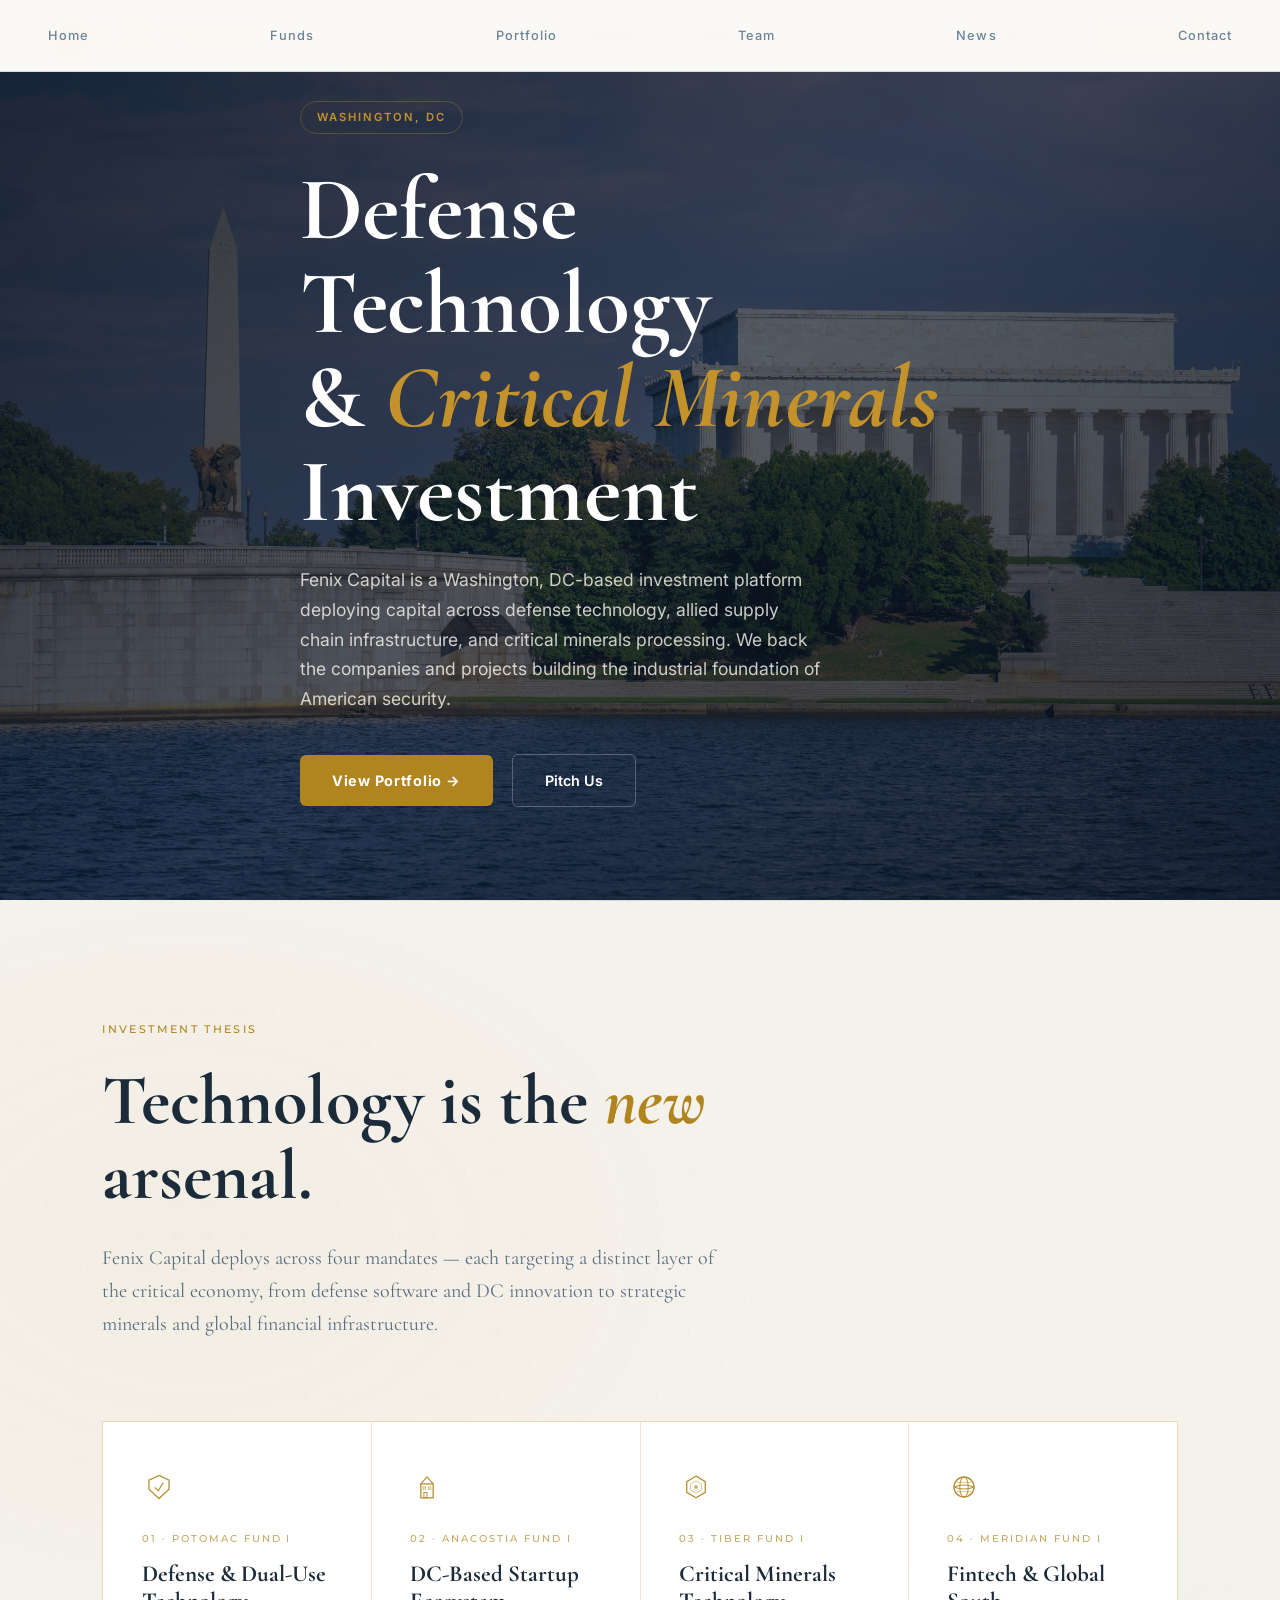
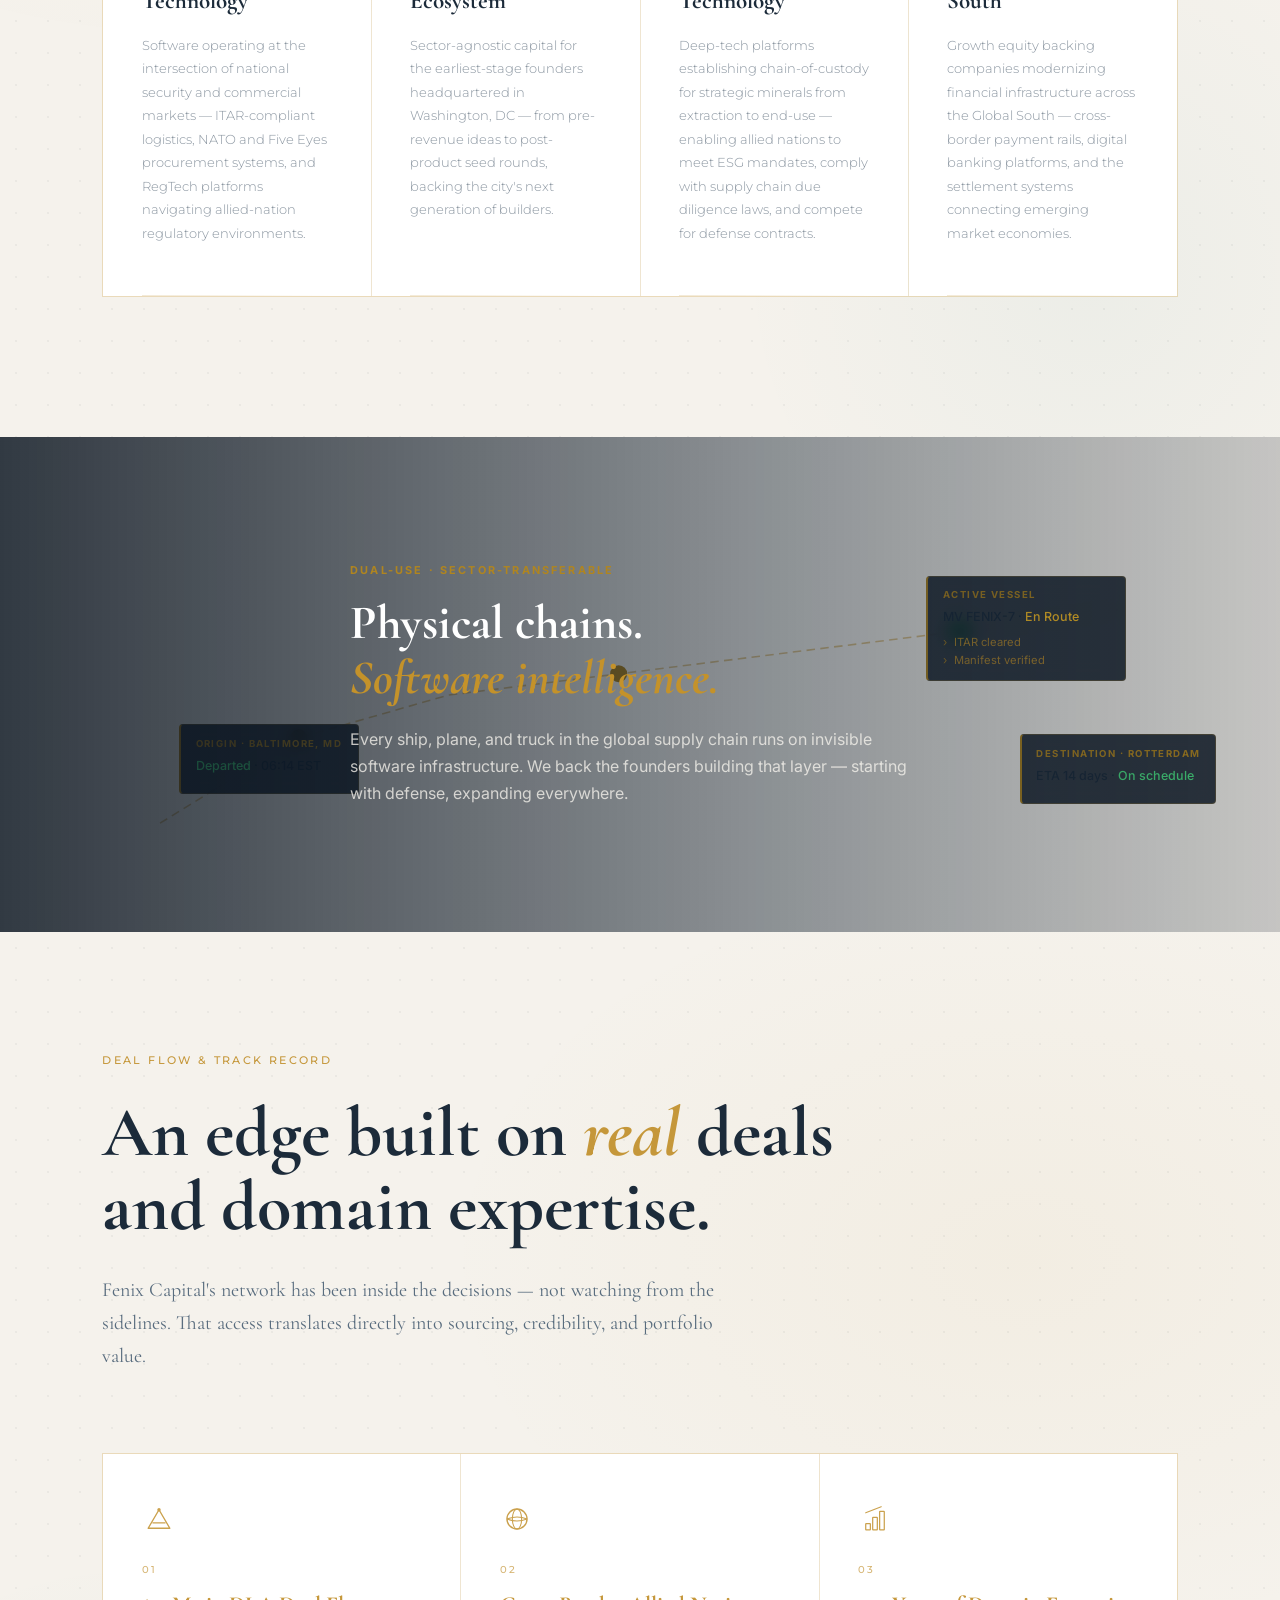
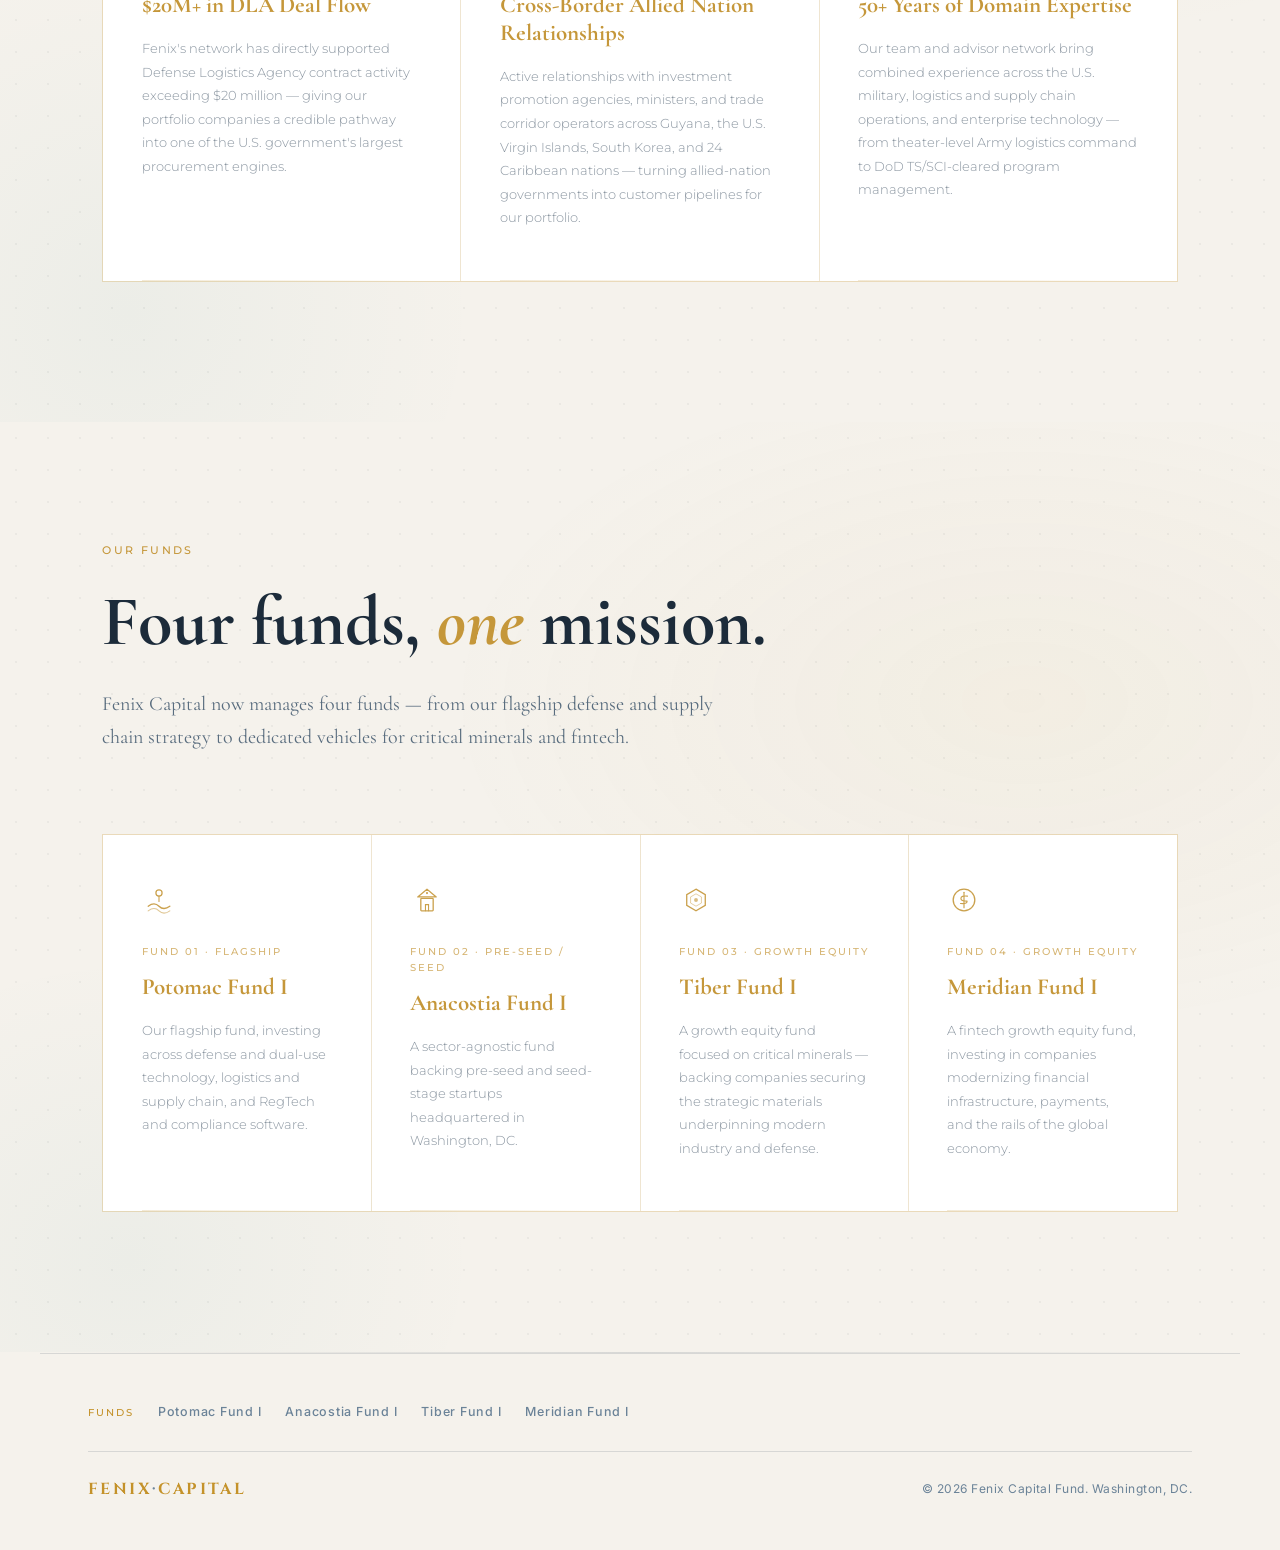
==== commit 89bf0185: "Reframe homepage hero to public-safe positioning Replace the "Four Funds / Capital for critical infr" ====
--- a/index.html
+++ b/index.html
@@ -38,12 +38,12 @@
   <div class="video-overlay"></div>
 
   <div class="hero-content">
-    <div class="hero-tag">Four Funds · Washington, DC</div>
+    <div class="hero-tag">Washington, DC</div>
     <h1 class="hero-headline">
-      Capital for<br><em>critical</em><br>infrastructure.
+      Defense Technology<br>&amp; <em>Critical Minerals</em><br>Investment
     </h1>
     <p class="hero-sub">
-      Four funds. One platform. Backing founders across defense technology, supply chain software, critical minerals, and financial infrastructure — from the earliest checks in DC to growth equity across allied nations.
+      Fenix Capital is a Washington, DC-based investment platform deploying capital across defense technology, allied supply chain infrastructure, and critical minerals processing. We back the companies and projects building the industrial foundation of American security.
     </p>
     <div class="hero-actions">
       <a href="portfolio.html" class="btn-primary">View Portfolio →</a>
--- a/css/style.css
+++ b/css/style.css
@@ -1674,6 +1674,58 @@
 }
 
 /* ═══════════════════════════════════════════════════════════════
+   FAQ
+   ═══════════════════════════════════════════════════════════════ */
+.fenix-faq-grid {
+  display: grid;
+  grid-template-columns: repeat(2, 1fr);
+  gap: 1px;
+  background: rgba(197,151,58,0.15);
+  border: 1px solid rgba(197,151,58,0.15);
+  margin-top: 52px;
+}
+
+.fenix-faq-item {
+  background: var(--navy);
+  padding: 2.4rem 2.2rem;
+  transition: background var(--transition);
+}
+
+.fenix-faq-item:hover {
+  background: var(--navy-mid);
+}
+
+.fenix-faq-q {
+  font-family: 'Cormorant Garamond', serif;
+  font-weight: 700;
+  font-size: clamp(1.1rem, 1.8vw, 1.35rem);
+  line-height: 1.25;
+  color: var(--text-primary);
+  margin-bottom: 1rem;
+  padding-bottom: 0.8rem;
+  border-bottom: 1px solid var(--gold-border);
+}
+
+.fenix-faq-a {
+  font-family: 'Montserrat', sans-serif;
+  font-weight: 300;
+  font-size: 0.85rem;
+  line-height: 1.8;
+  color: var(--text-secondary);
+}
+
+.fenix-faq-a strong {
+  font-weight: 600;
+  color: var(--text-primary);
+}
+
+@media (max-width: 900px) {
+  .fenix-faq-grid {
+    grid-template-columns: 1fr;
+  }
+}
+
+/* ═══════════════════════════════════════════════════════════════
    NEWS PAGE
    ═══════════════════════════════════════════════════════════════ */
 
@@ -2219,6 +2271,36 @@
   color: var(--text-secondary);
   line-height: 1.7;
 }
+
+/* Single featured leader (solo team) */
+.team-grid--solo {
+  display: block;
+  max-width: 760px;
+  margin-left: auto;
+  margin-right: auto;
+}
+.team-card--featured {
+  display: grid;
+  grid-template-columns: 168px 1fr;
+  gap: 2.4rem;
+  align-items: start;
+  padding: 2.6rem;
+}
+.team-card--featured .team-avatar {
+  width: 168px;
+  height: 168px;
+  margin-bottom: 0;
+}
+@media (max-width: 600px) {
+  .team-card--featured {
+    grid-template-columns: 1fr;
+    gap: 1.4rem;
+    text-align: center;
+    justify-items: center;
+  }
+  .team-card--featured .team-avatar { width: 128px; height: 128px; }
+}
+
 #team { max-width: 1200px; margin: 0 auto; padding: 0 3rem; }
 
 @media (max-width: 900px) {
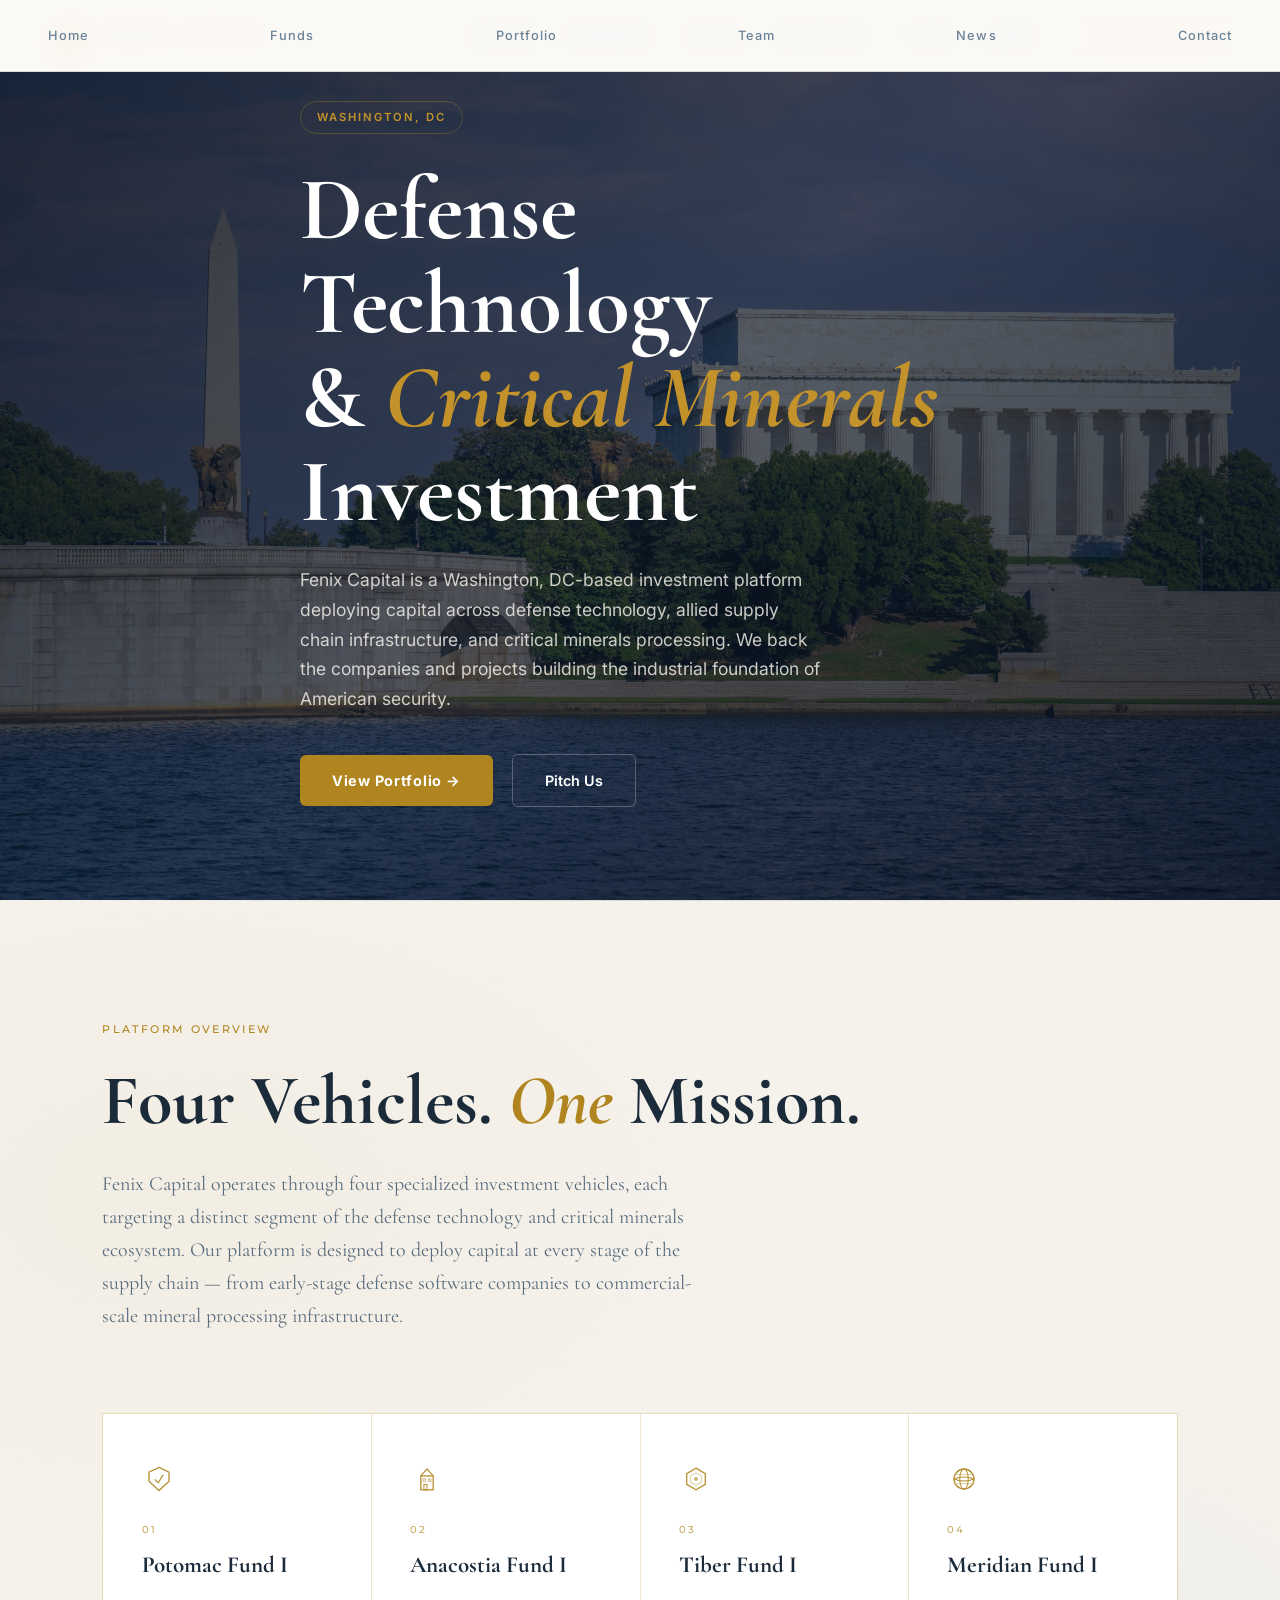
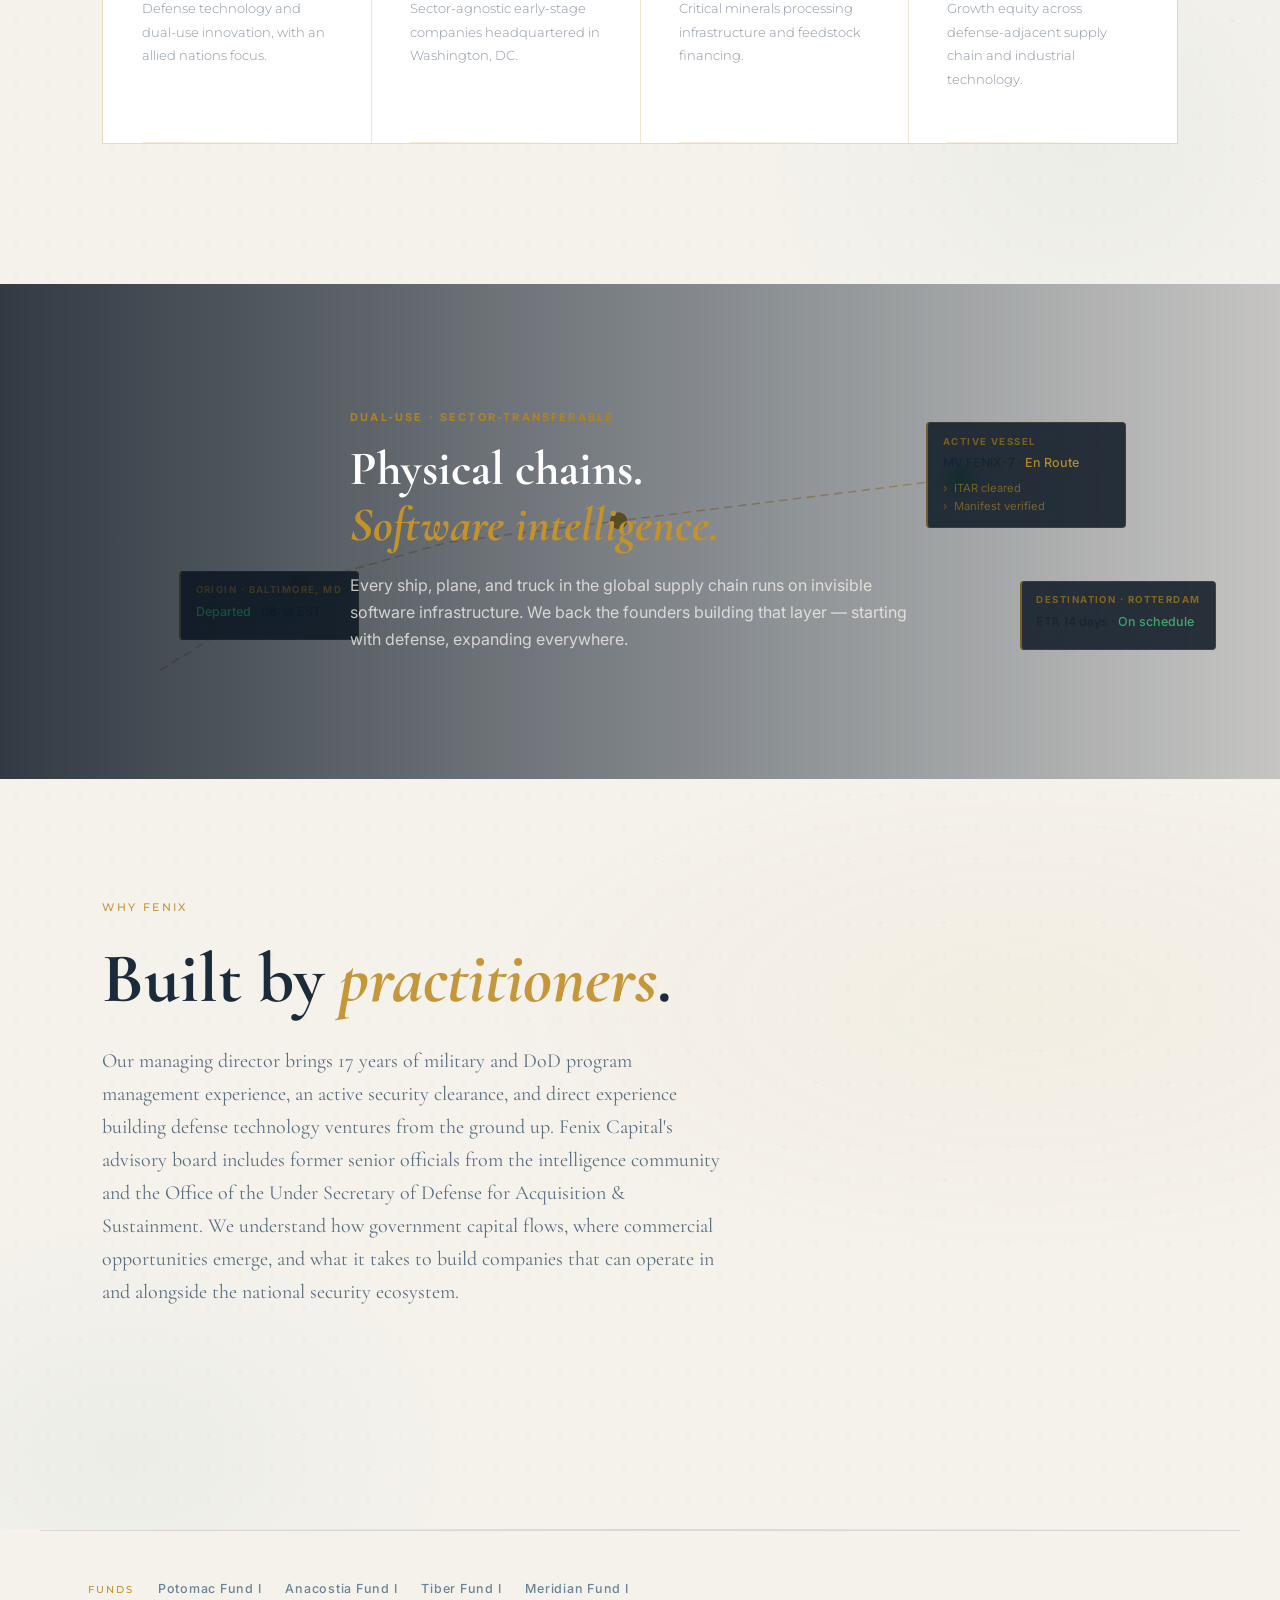
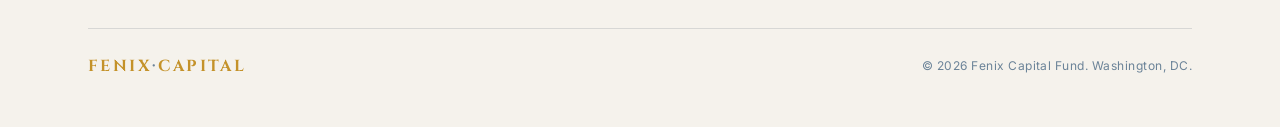
==== commit c7186cf3: "Rework homepage to public-safe Platform Overview + Why Fenix PAGE 1 rewrite (what-we-do, not what-we" ====
--- a/index.html
+++ b/index.html
@@ -57,14 +57,14 @@
 <section class="fenix-thesis-section" id="investment-thesis">
   <div class="fenix-thesis-inner">
 
-    <p class="fenix-thesis-label">Investment Thesis</p>
+    <p class="fenix-thesis-label">Platform Overview</p>
 
     <h2 class="fenix-thesis-headline">
-      Technology is the <em>new</em> arsenal.
+      Four Vehicles. <em>One</em> Mission.
     </h2>
 
     <p class="fenix-thesis-sub">
-      Fenix Capital deploys across four mandates — each targeting a distinct layer of the critical economy, from defense software and DC innovation to strategic minerals and global financial infrastructure.
+      Fenix Capital operates through four specialized investment vehicles, each targeting a distinct segment of the defense technology and critical minerals ecosystem. Our platform is designed to deploy capital at every stage of the supply chain — from early-stage defense software companies to commercial-scale mineral processing infrastructure.
     </p>
 
     <div class="fenix-thesis-grid">
@@ -78,12 +78,10 @@
             <path d="M17 23 L21 27 L27 17" stroke="currentColor" stroke-width="1.5" stroke-linecap="round" stroke-linejoin="round"/>
           </svg>
         </div>
-        <div class="fenix-tcard-num">01 · Potomac Fund I</div>
-        <h3 class="fenix-tcard-title">Defense &amp; Dual-Use Technology</h3>
+        <div class="fenix-tcard-num">01</div>
+        <h3 class="fenix-tcard-title">Potomac Fund I</h3>
         <p class="fenix-tcard-body">
-          Software operating at the intersection of national security and commercial markets —
-          ITAR-compliant logistics, NATO and Five Eyes procurement systems, and RegTech
-          platforms navigating allied-nation regulatory environments.
+          Defense technology and dual-use innovation, with an allied nations focus.
         </p>
         <div class="fenix-tcard-rule"></div>
       </div>
@@ -100,12 +98,10 @@
             <rect x="24" y="22" width="3" height="3" stroke="currentColor" stroke-width="1.2" opacity="0.7"/>
           </svg>
         </div>
-        <div class="fenix-tcard-num">02 · Anacostia Fund I</div>
-        <h3 class="fenix-tcard-title">DC-Based Startup Ecosystem</h3>
+        <div class="fenix-tcard-num">02</div>
+        <h3 class="fenix-tcard-title">Anacostia Fund I</h3>
         <p class="fenix-tcard-body">
-          Sector-agnostic capital for the earliest-stage founders headquartered in Washington, DC —
-          from pre-revenue ideas to post-product seed rounds, backing the city's next
-          generation of builders.
+          Sector-agnostic early-stage companies headquartered in Washington, DC.
         </p>
         <div class="fenix-tcard-rule"></div>
       </div>
@@ -120,12 +116,10 @@
             <circle cx="22" cy="22" r="2.5" fill="currentColor" opacity="0.7"/>
           </svg>
         </div>
-        <div class="fenix-tcard-num">03 · Tiber Fund I</div>
-        <h3 class="fenix-tcard-title">Critical Minerals Technology</h3>
+        <div class="fenix-tcard-num">03</div>
+        <h3 class="fenix-tcard-title">Tiber Fund I</h3>
         <p class="fenix-tcard-body">
-          Deep-tech platforms establishing chain-of-custody for strategic minerals from
-          extraction to end-use — enabling allied nations to meet ESG mandates, comply with
-          supply chain due diligence laws, and compete for defense contracts.
+          Critical minerals processing infrastructure and feedstock financing.
         </p>
         <div class="fenix-tcard-rule"></div>
       </div>
@@ -143,12 +137,10 @@
             <path d="M13 28 L31 28" stroke="currentColor" stroke-width="1.1" stroke-linecap="round" opacity="0.55"/>
           </svg>
         </div>
-        <div class="fenix-tcard-num">04 · Meridian Fund I</div>
-        <h3 class="fenix-tcard-title">Fintech &amp; Global South</h3>
+        <div class="fenix-tcard-num">04</div>
+        <h3 class="fenix-tcard-title">Meridian Fund I</h3>
         <p class="fenix-tcard-body">
-          Growth equity backing companies modernizing financial infrastructure across the
-          Global South — cross-border payment rails, digital banking platforms, and the
-          settlement systems connecting emerging market economies.
+          Growth equity across defense-adjacent supply chain and industrial technology.
         </p>
         <div class="fenix-tcard-rule"></div>
       </div>
@@ -214,185 +206,18 @@
 <section class="fenix-edge-section" id="why-fenix">
   <div class="fenix-edge-inner">
 
-    <p class="fenix-edge-label">Deal Flow &amp; Track Record</p>
+    <p class="fenix-edge-label">Why Fenix</p>
 
     <h2 class="fenix-edge-headline">
-      An edge built on <em>real</em> deals and domain expertise.
+      Built by <em>practitioners</em>.
     </h2>
 
     <p class="fenix-edge-sub">
-      Fenix Capital's network has been inside the decisions — not watching from the sidelines.
-      That access translates directly into sourcing, credibility, and portfolio value.
+      Our managing director brings 17 years of military and DoD program management experience, an active security clearance, and direct experience building defense technology ventures from the ground up. Fenix Capital's advisory board includes former senior officials from the intelligence community and the Office of the Under Secretary of Defense for Acquisition &amp; Sustainment. We understand how government capital flows, where commercial opportunities emerge, and what it takes to build companies that can operate in and alongside the national security ecosystem.
     </p>
 
-    <div class="fenix-cards-grid">
-
-      <!-- Card 1 -->
-      <div class="fenix-card fenix-card--1">
-        <div class="fenix-card-accent"></div>
-        <div class="fenix-card-icon">
-          <svg viewBox="0 0 44 44" fill="none" xmlns="http://www.w3.org/2000/svg" aria-hidden="true">
-            <path d="M8 34 L22 10 L36 34 Z" stroke="currentColor" stroke-width="1.8" stroke-linejoin="round" fill="none"/>
-            <path d="M14 27 L30 27" stroke="currentColor" stroke-width="1.4" stroke-linecap="round"/>
-            <circle cx="22" cy="10" r="2.2" fill="currentColor"/>
-          </svg>
-        </div>
-        <div class="fenix-card-num">01</div>
-        <h3 class="fenix-card-title">$20M+ in DLA Deal Flow</h3>
-        <p class="fenix-card-body">
-          Fenix's network has directly supported Defense Logistics Agency contract activity
-          exceeding $20 million — giving our portfolio companies a credible pathway into one
-          of the U.S. government's largest procurement engines.
-        </p>
-        <div class="fenix-card-rule"></div>
-      </div>
-
-      <!-- Card 2 -->
-      <div class="fenix-card fenix-card--2">
-        <div class="fenix-card-accent"></div>
-        <div class="fenix-card-icon">
-          <svg viewBox="0 0 44 44" fill="none" xmlns="http://www.w3.org/2000/svg" aria-hidden="true">
-            <circle cx="22" cy="22" r="13" stroke="currentColor" stroke-width="1.8"/>
-            <ellipse cx="22" cy="22" rx="6" ry="13" stroke="currentColor" stroke-width="1.4"/>
-            <path d="M9 22 Q22 17 35 22" stroke="currentColor" stroke-width="1.4" fill="none"/>
-            <path d="M9 22 Q22 27 35 22" stroke="currentColor" stroke-width="1.4" fill="none"/>
-          </svg>
-        </div>
-        <div class="fenix-card-num">02</div>
-        <h3 class="fenix-card-title">Cross-Border Allied Nation Relationships</h3>
-        <p class="fenix-card-body">
-          Active relationships with investment promotion agencies, ministers, and trade corridor
-          operators across Guyana, the U.S. Virgin Islands, South Korea, and 24 Caribbean nations —
-          turning allied-nation governments into customer pipelines for our portfolio.
-        </p>
-        <div class="fenix-card-rule"></div>
-      </div>
-
-      <!-- Card 3 -->
-      <div class="fenix-card fenix-card--3">
-        <div class="fenix-card-accent"></div>
-        <div class="fenix-card-icon">
-          <svg viewBox="0 0 44 44" fill="none" xmlns="http://www.w3.org/2000/svg" aria-hidden="true">
-            <rect x="10" y="28" width="6" height="8" stroke="currentColor" stroke-width="1.6" rx="0.5"/>
-            <rect x="19" y="20" width="6" height="16" stroke="currentColor" stroke-width="1.6" rx="0.5"/>
-            <rect x="28" y="12" width="6" height="24" stroke="currentColor" stroke-width="1.6" rx="0.5"/>
-            <path d="M10 14 L20 10 L30 6" stroke="currentColor" stroke-width="1.4" stroke-linecap="round"/>
-          </svg>
-        </div>
-        <div class="fenix-card-num">03</div>
-        <h3 class="fenix-card-title">50+ Years of Domain Expertise</h3>
-        <p class="fenix-card-body">
-          Our team and advisor network bring combined experience across the U.S. military,
-          logistics and supply chain operations, and enterprise technology — from theater-level
-          Army logistics command to DoD TS/SCI-cleared program management.
-        </p>
-        <div class="fenix-card-rule"></div>
-      </div>
-
-    </div>
   </div>
 </section>
-
-
-<!-- FUNDS -->
-<section class="fenix-edge-section" id="funds">
-  <div class="fenix-edge-inner">
-
-    <p class="fenix-edge-label">Our Funds</p>
-
-    <h2 class="fenix-edge-headline">
-      Four funds, <em>one</em> mission.
-    </h2>
-
-    <p class="fenix-edge-sub">
-      Fenix Capital now manages four funds — from our flagship defense and supply chain
-      strategy to dedicated vehicles for critical minerals and fintech.
-    </p>
-
-    <div class="fenix-cards-grid fenix-funds-grid">
-
-      <!-- Fund 1 -->
-      <div class="fenix-card fenix-card--1">
-        <div class="fenix-card-accent"></div>
-        <div class="fenix-card-icon">
-          <svg viewBox="0 0 44 44" fill="none" xmlns="http://www.w3.org/2000/svg" aria-hidden="true">
-            <path d="M8 30 Q16 24 22 30 T36 30" stroke="currentColor" stroke-width="1.8" fill="none" stroke-linecap="round"/>
-            <path d="M8 36 Q16 30 22 36 T36 36" stroke="currentColor" stroke-width="1.4" fill="none" stroke-linecap="round" opacity="0.6"/>
-            <circle cx="22" cy="13" r="4" stroke="currentColor" stroke-width="1.6"/>
-            <path d="M22 17 L22 24" stroke="currentColor" stroke-width="1.4" stroke-linecap="round"/>
-          </svg>
-        </div>
-        <div class="fenix-card-num">Fund 01 · Flagship</div>
-        <h3 class="fenix-card-title">Potomac Fund I</h3>
-        <p class="fenix-card-body">
-          Our flagship fund, investing across defense and dual-use technology, logistics
-          and supply chain, and RegTech and compliance software.
-        </p>
-        <div class="fenix-card-rule"></div>
-      </div>
-
-      <!-- Fund 2 -->
-      <div class="fenix-card fenix-card--2">
-        <div class="fenix-card-accent"></div>
-        <div class="fenix-card-icon">
-          <svg viewBox="0 0 44 44" fill="none" xmlns="http://www.w3.org/2000/svg" aria-hidden="true">
-            <rect x="14" y="20" width="16" height="16" rx="1" stroke="currentColor" stroke-width="1.7"/>
-            <path d="M22 8 L34 18 L10 18 Z" stroke="currentColor" stroke-width="1.6" stroke-linejoin="round"/>
-            <path d="M20 36 L20 28 L24 28 L24 36" stroke="currentColor" stroke-width="1.4" stroke-linecap="round"/>
-            <circle cx="22" cy="13" r="1.4" fill="currentColor"/>
-          </svg>
-        </div>
-        <div class="fenix-card-num">Fund 02 · Pre-Seed / Seed</div>
-        <h3 class="fenix-card-title">Anacostia Fund I</h3>
-        <p class="fenix-card-body">
-          A sector-agnostic fund backing pre-seed and seed-stage startups headquartered in
-          Washington, DC.
-        </p>
-        <div class="fenix-card-rule"></div>
-      </div>
-
-      <!-- Fund 3 -->
-      <div class="fenix-card fenix-card--3">
-        <div class="fenix-card-accent"></div>
-        <div class="fenix-card-icon">
-          <svg viewBox="0 0 44 44" fill="none" xmlns="http://www.w3.org/2000/svg" aria-hidden="true">
-            <polygon points="22,8 34,15 34,29 22,36 10,29 10,15" stroke="currentColor" stroke-width="1.7" fill="none"/>
-            <polygon points="22,14 29,18 29,26 22,30 15,26 15,18" stroke="currentColor" stroke-width="1.2" fill="none" opacity="0.55"/>
-            <circle cx="22" cy="22" r="2.5" fill="currentColor" opacity="0.7"/>
-          </svg>
-        </div>
-        <div class="fenix-card-num">Fund 03 · Growth Equity</div>
-        <h3 class="fenix-card-title">Tiber Fund I</h3>
-        <p class="fenix-card-body">
-          A growth equity fund focused on critical minerals — backing companies securing the
-          strategic materials underpinning modern industry and defense.
-        </p>
-        <div class="fenix-card-rule"></div>
-      </div>
-
-      <!-- Fund 4 -->
-      <div class="fenix-card fenix-card--4">
-        <div class="fenix-card-accent"></div>
-        <div class="fenix-card-icon">
-          <svg viewBox="0 0 44 44" fill="none" xmlns="http://www.w3.org/2000/svg" aria-hidden="true">
-            <circle cx="22" cy="22" r="14" stroke="currentColor" stroke-width="1.7"/>
-            <path d="M22 12 L22 32" stroke="currentColor" stroke-width="1.5" stroke-linecap="round"/>
-            <path d="M26.5 17 Q18 16 18 20 Q18 23.5 26 23.5 Q26 27.5 17.5 26.5" stroke="currentColor" stroke-width="1.5" fill="none" stroke-linecap="round" stroke-linejoin="round"/>
-          </svg>
-        </div>
-        <div class="fenix-card-num">Fund 04 · Growth Equity</div>
-        <h3 class="fenix-card-title">Meridian Fund I</h3>
-        <p class="fenix-card-body">
-          A fintech growth equity fund, investing in companies modernizing financial
-          infrastructure, payments, and the rails of the global economy.
-        </p>
-        <div class="fenix-card-rule"></div>
-      </div>
-
-    </div>
-  </div>
-</section>
-
 
 <div class="divider"></div>
 
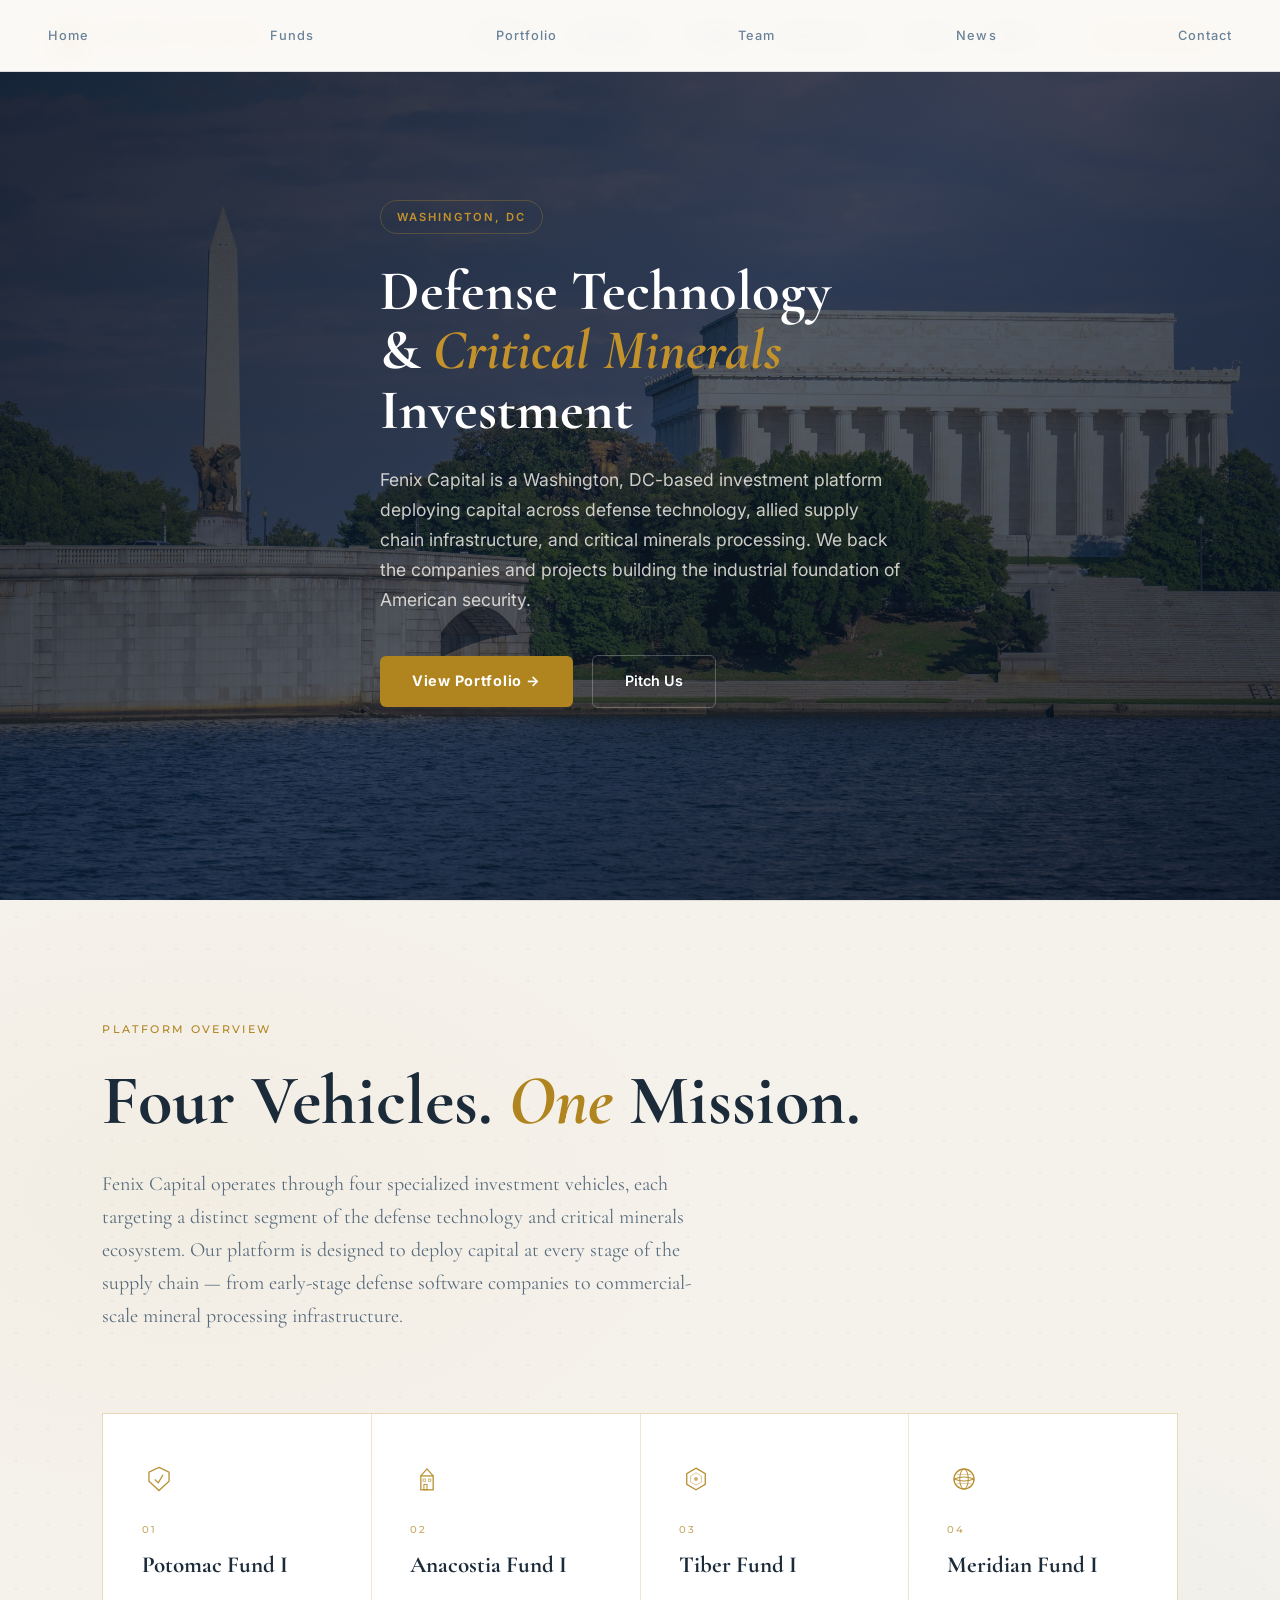
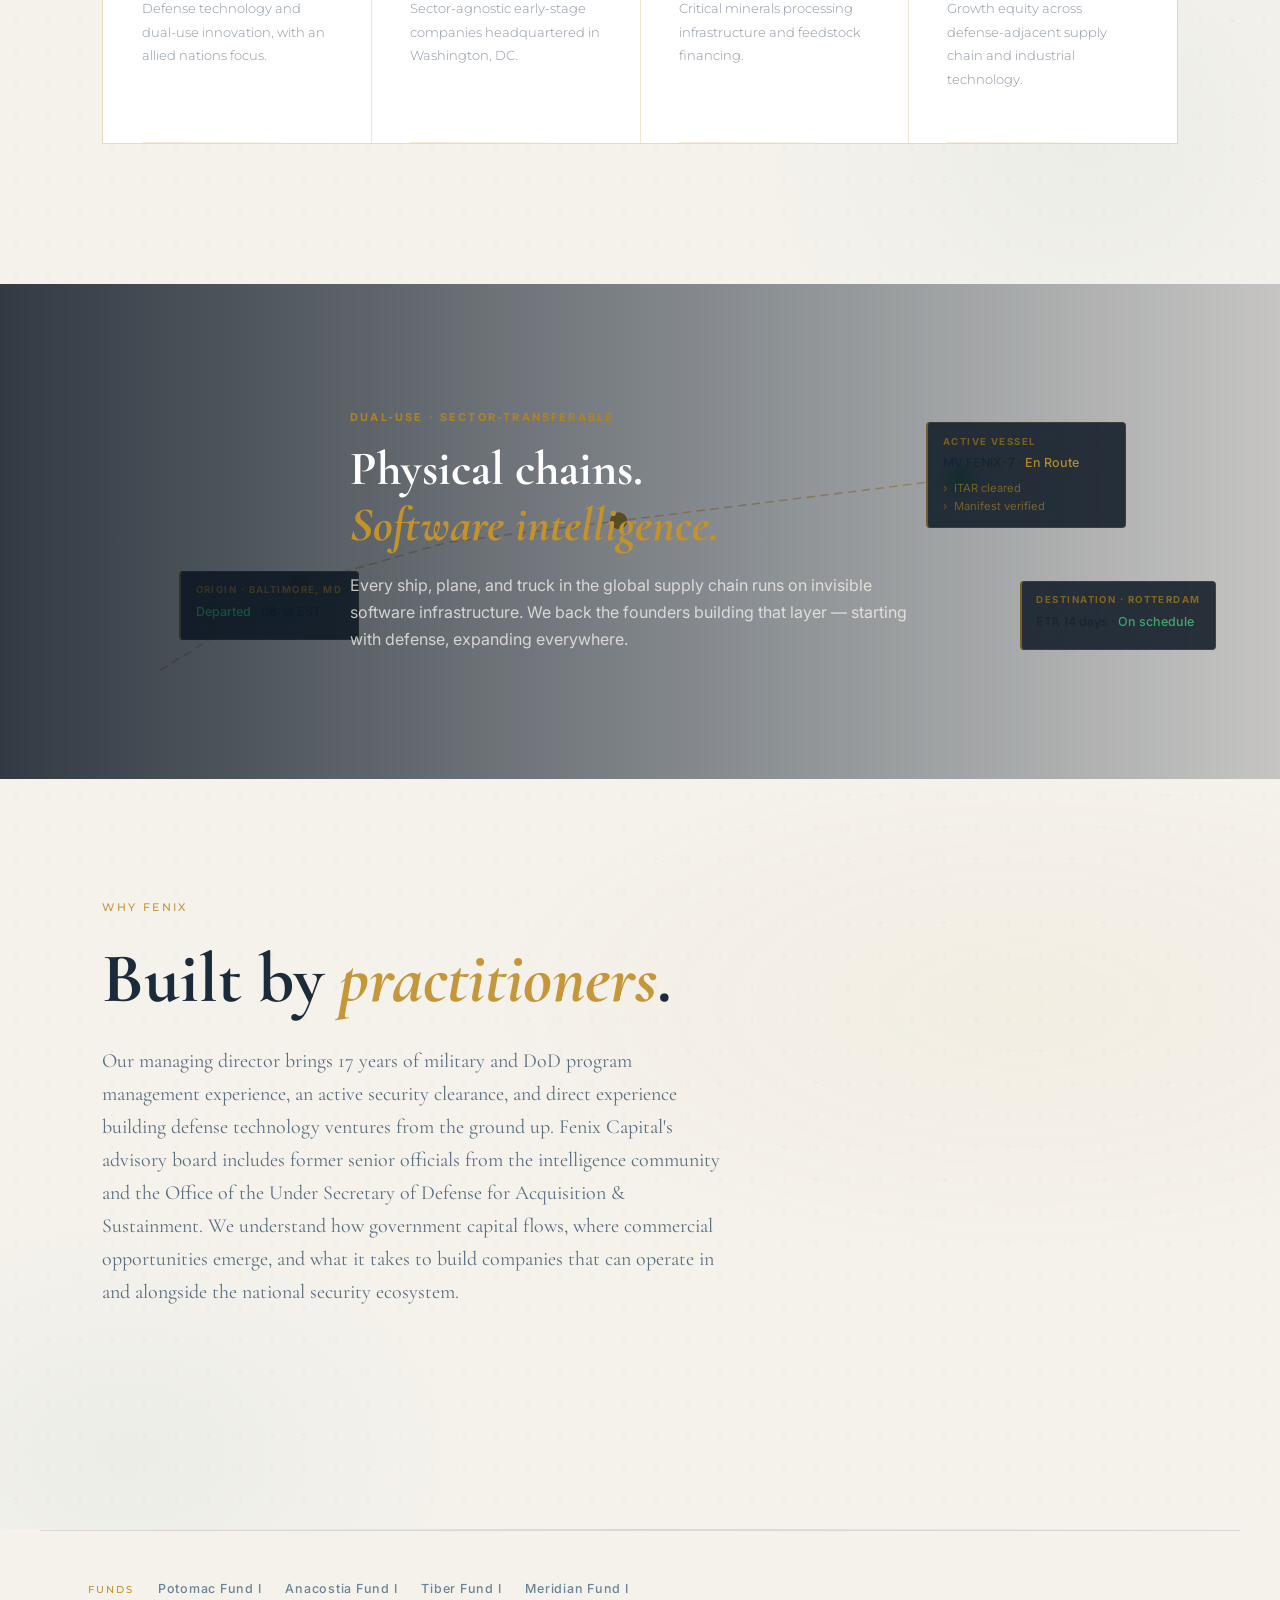
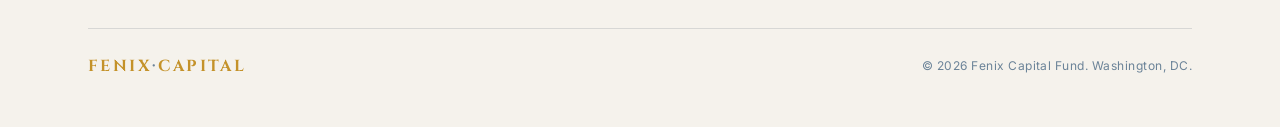
==== commit f7954d5a: "Shrink homepage hero headline to prevent clipping The longer "Defense Technology & Critical Minerals" ====
--- a/index.html
+++ b/index.html
@@ -39,7 +39,7 @@
 
   <div class="hero-content">
     <div class="hero-tag">Washington, DC</div>
-    <h1 class="hero-headline">
+    <h1 class="hero-headline" style="font-size: clamp(2.3rem, 4.4vw, 3.8rem); max-width: 720px;">
       Defense Technology<br>&amp; <em>Critical Minerals</em><br>Investment
     </h1>
     <p class="hero-sub">
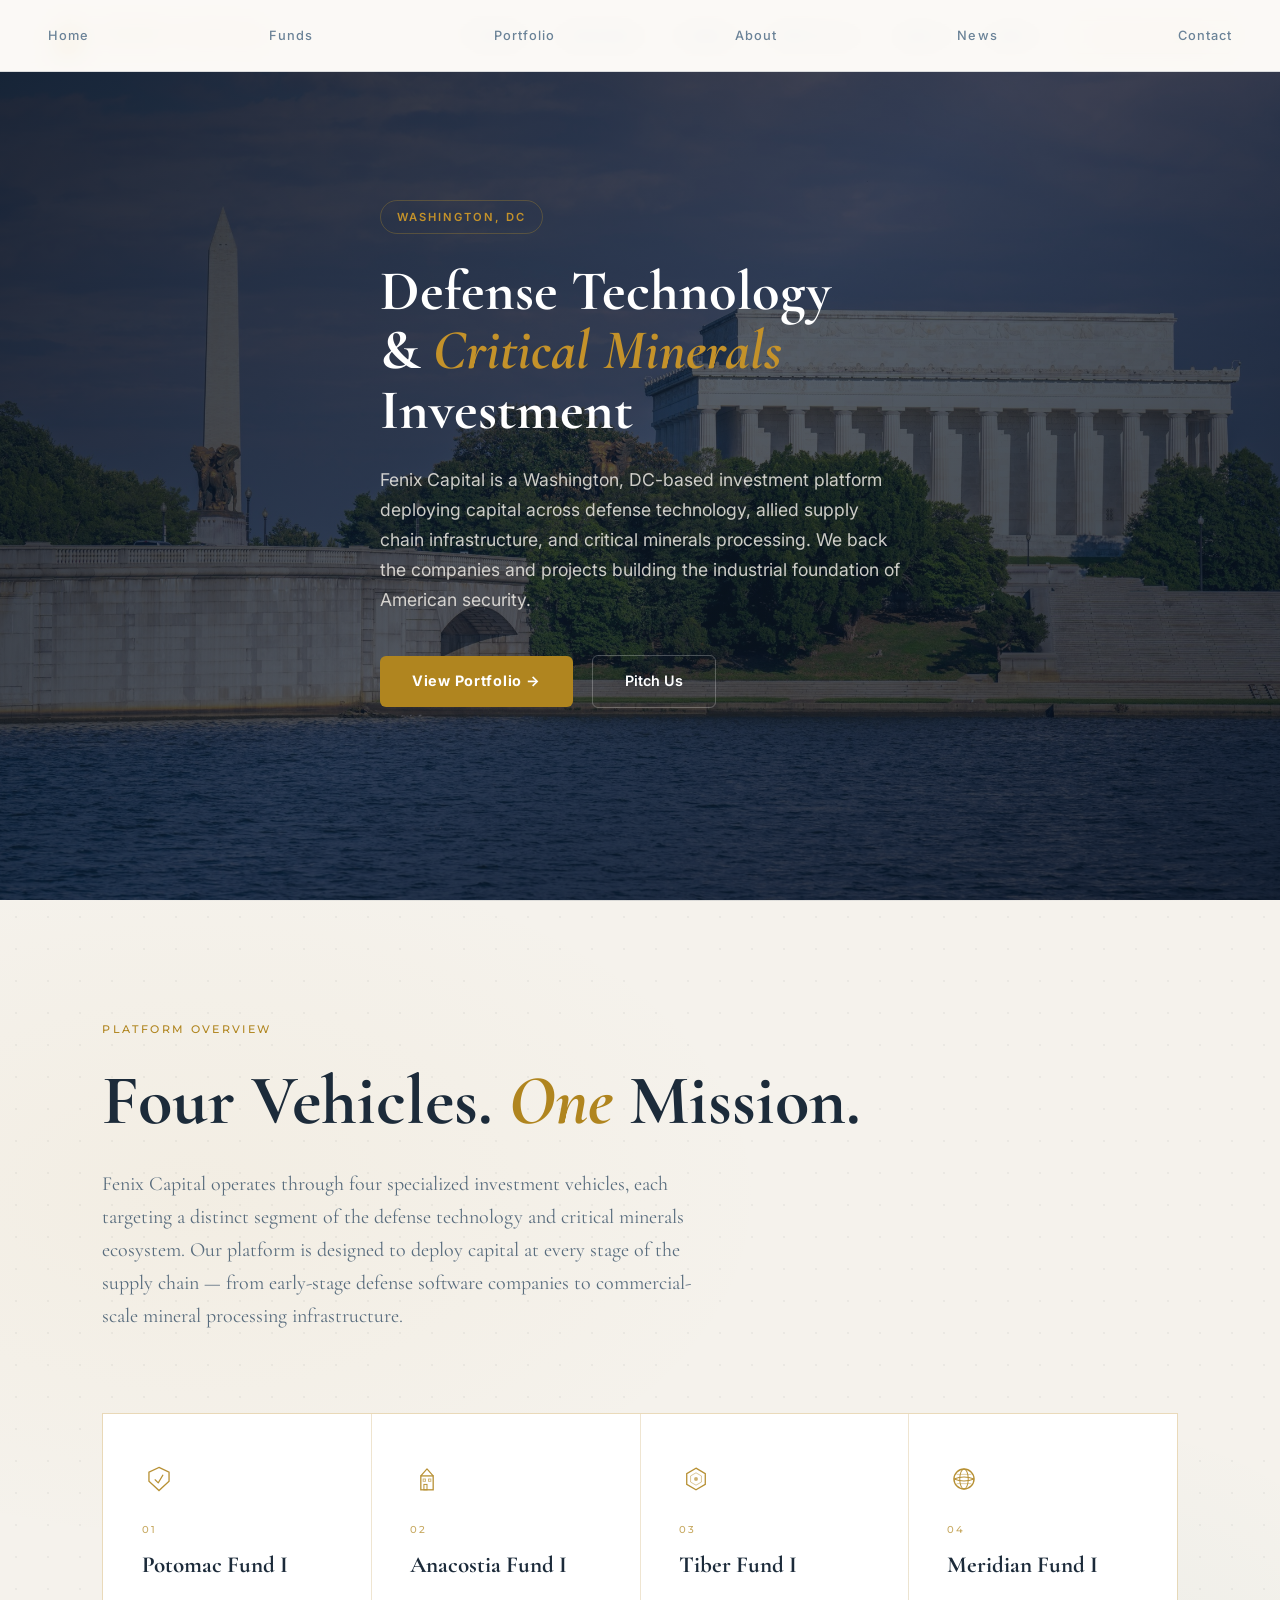
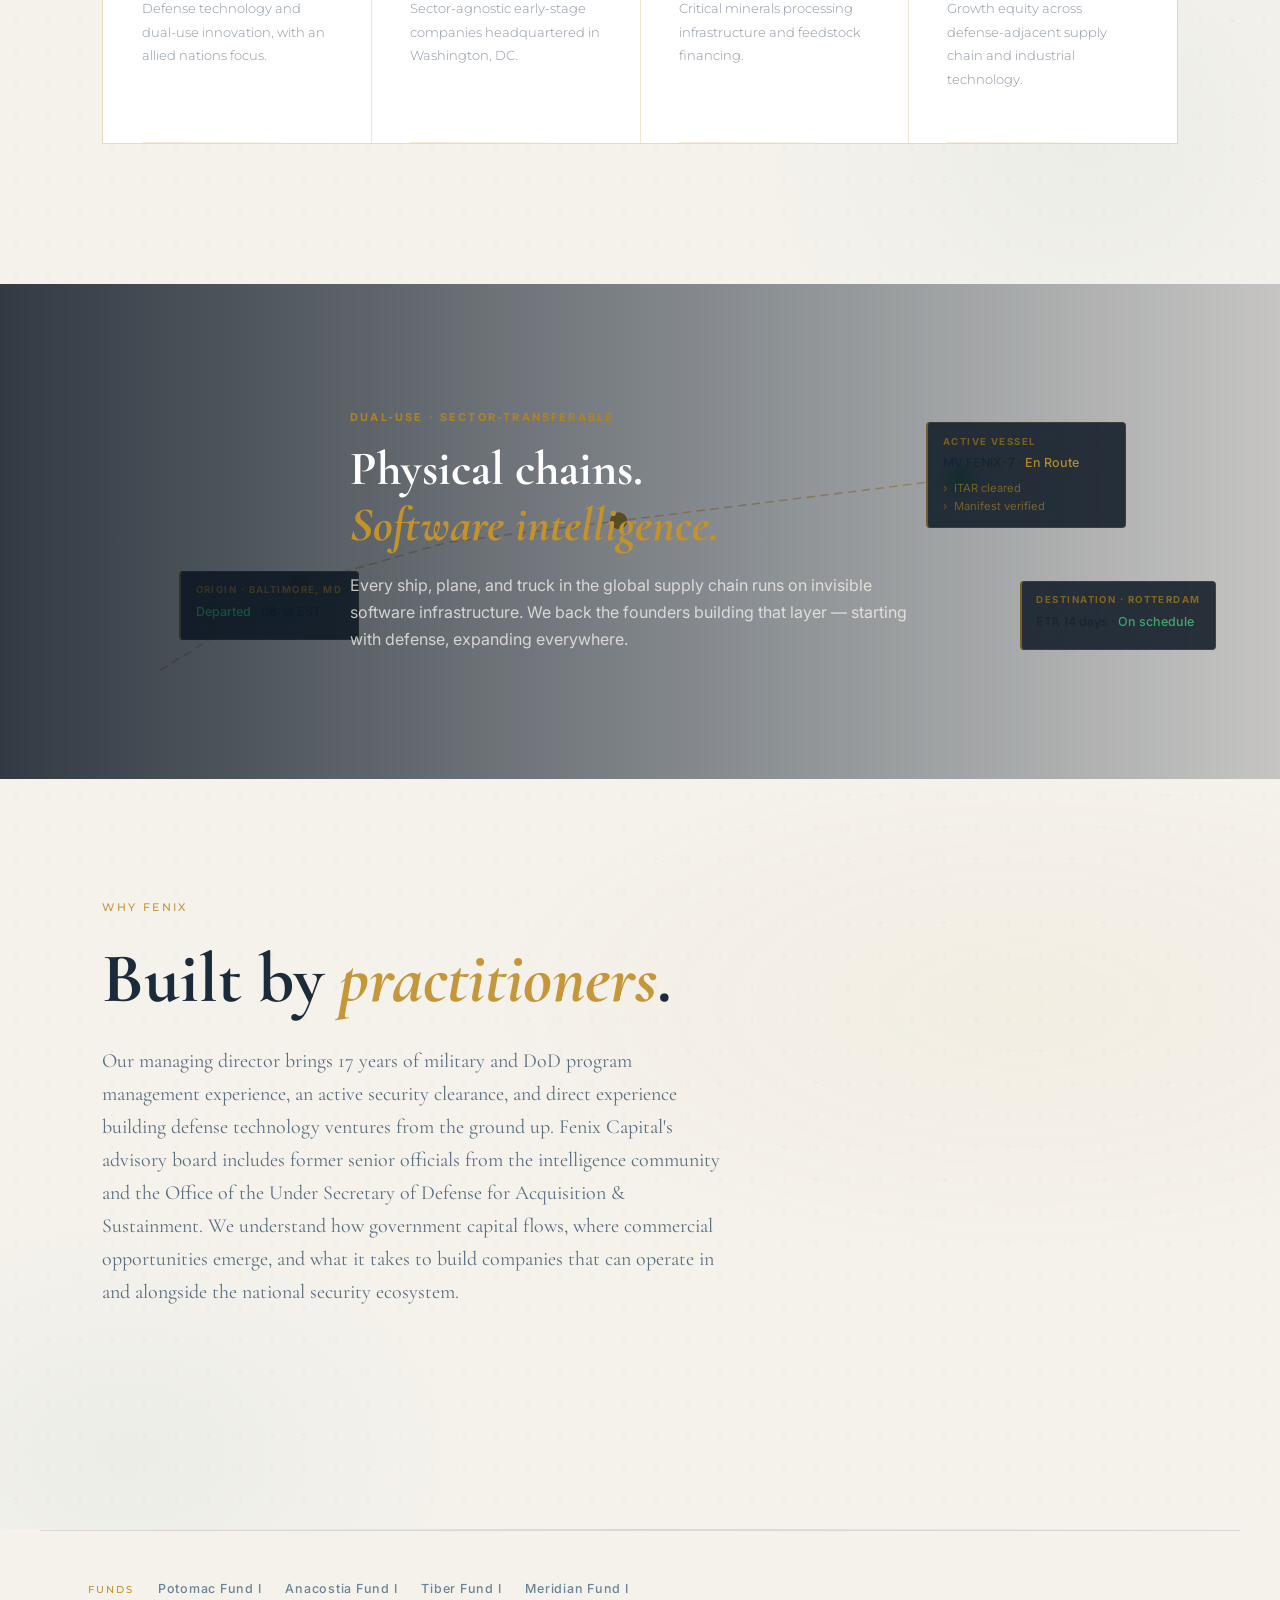
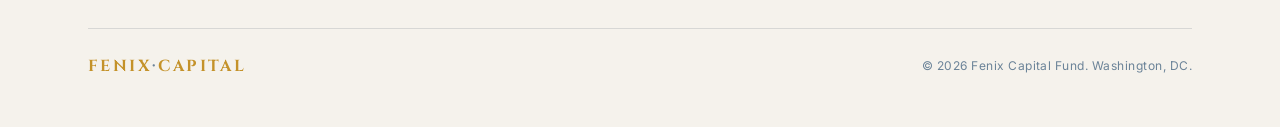
==== commit d95a1a5e: "PAGE 2: rename Team -> About, public-safe content - rename team.html -> about.html; update nav + foo" ====
--- a/index.html
+++ b/index.html
@@ -21,7 +21,7 @@
     <li><a href="#edge">Our Edge</a></li>
     <li><a href="funds.html">Funds</a></li>
     <li><a href="portfolio.html">Portfolio</a></li>
-    <li><a href="team.html">Team</a></li>
+    <li><a href="about.html">About</a></li>
     <li><a href="news.html">News</a></li>
     <li><a href="contact.html" class="nav-cta">Get in Touch</a></li>
   </ul>
@@ -235,7 +235,7 @@
     <a href="index.html">Home</a>
     <a href="funds.html">Funds</a>
     <a href="portfolio.html">Portfolio</a>
-    <a href="team.html">Team</a>
+    <a href="about.html">About</a>
     <a href="news.html">News</a>
     <a href="contact.html">Contact</a>
   </nav>
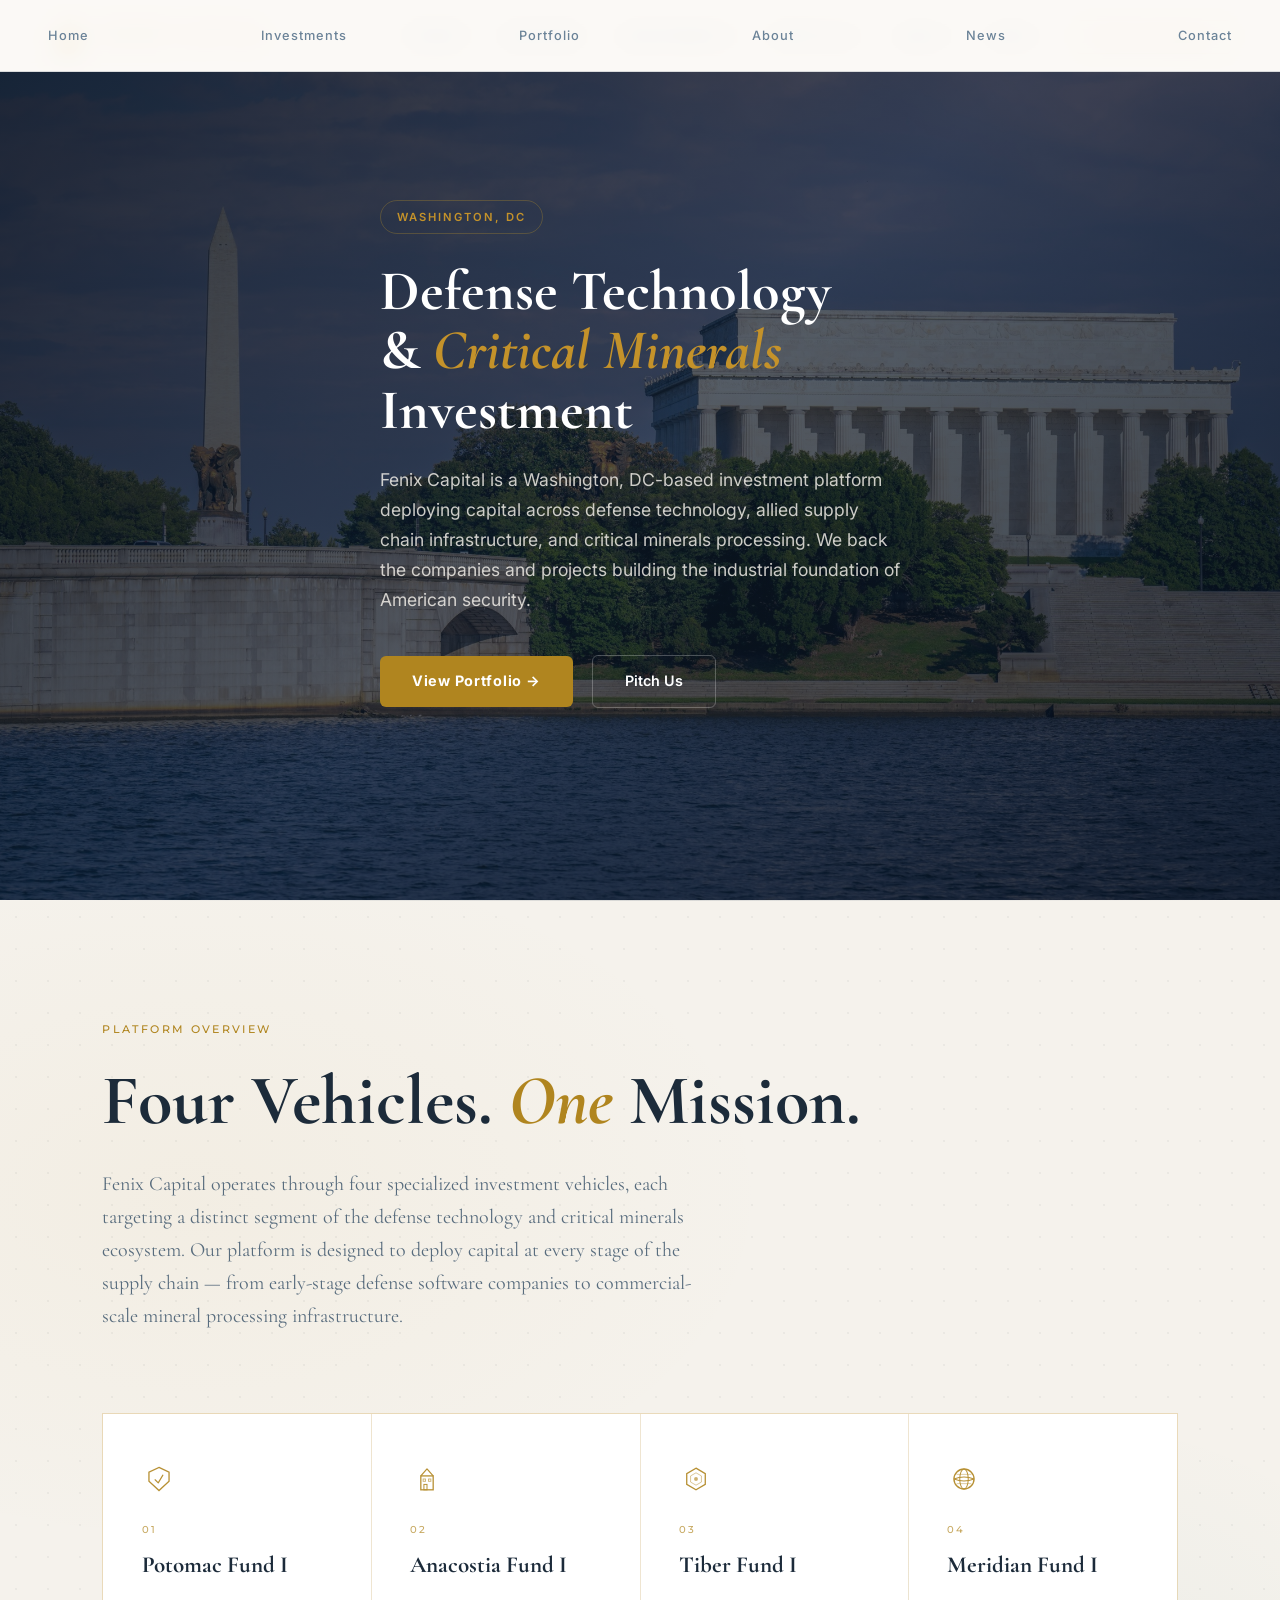
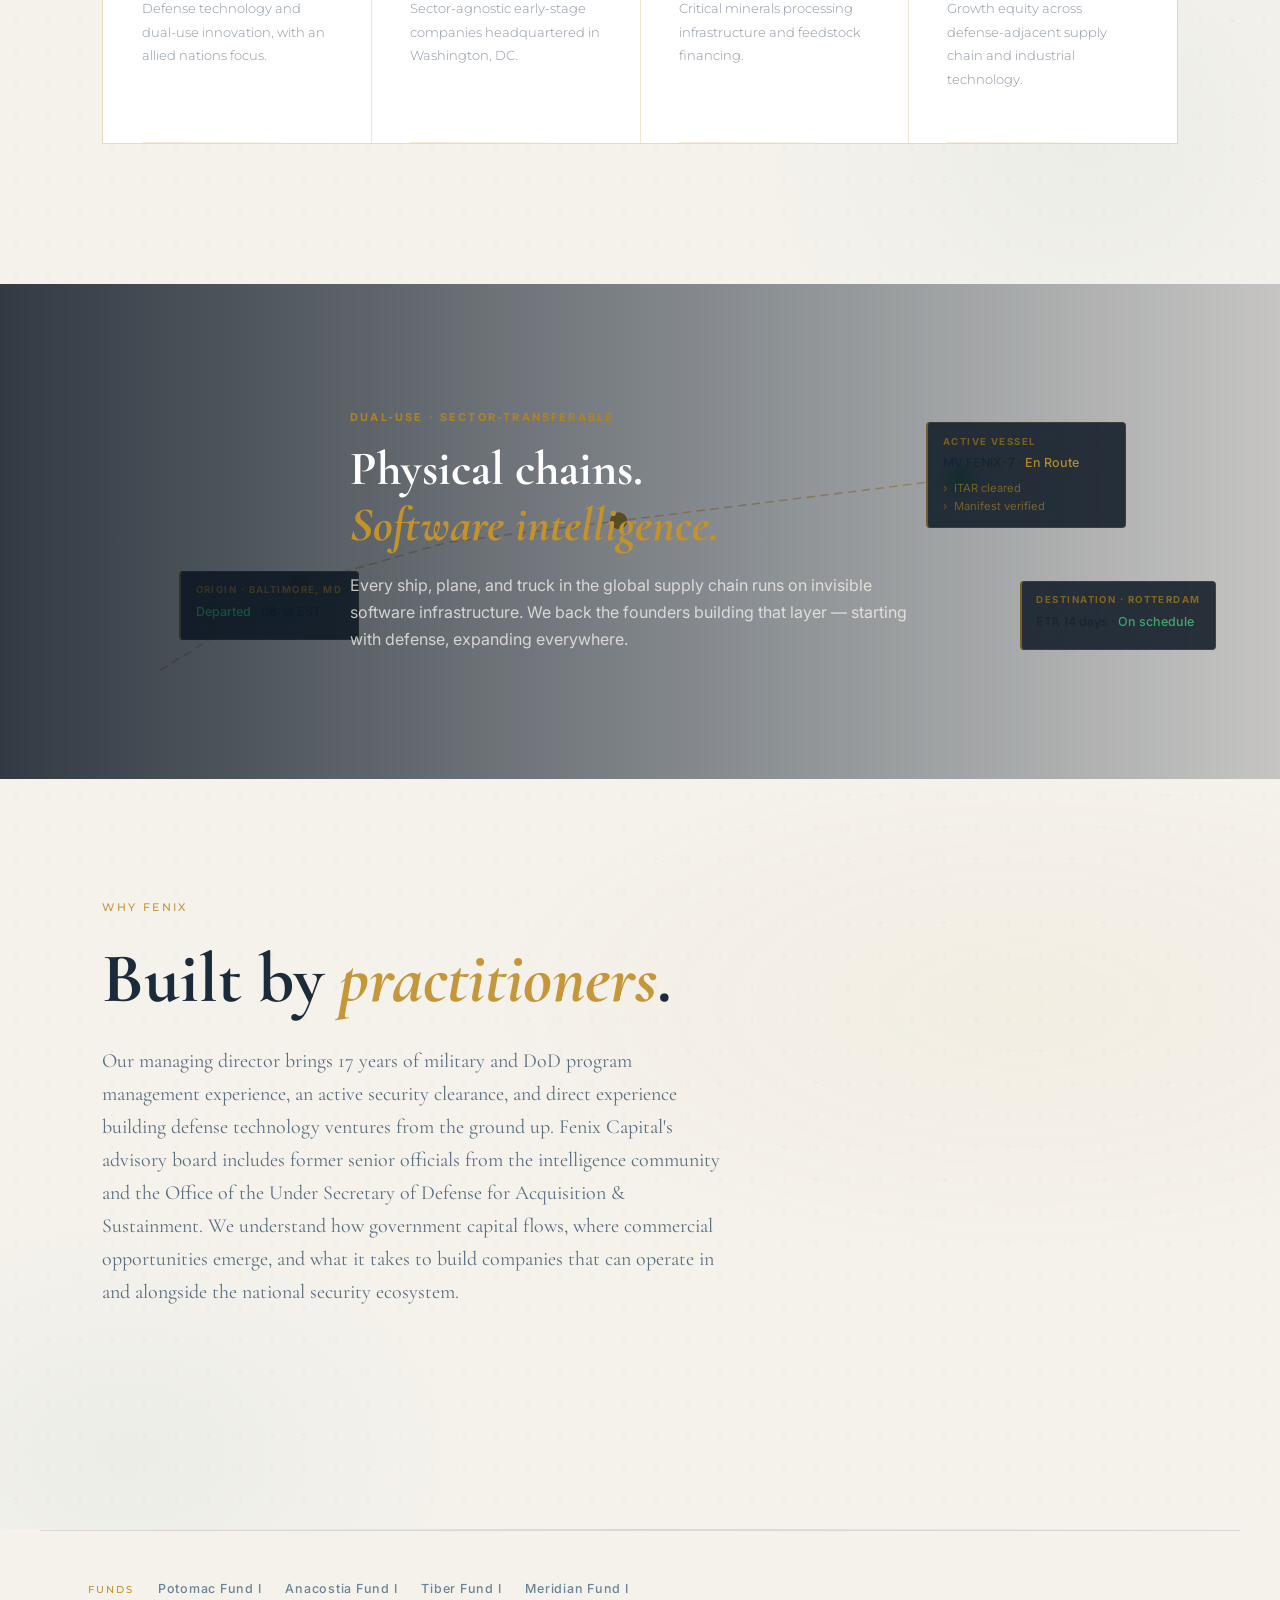
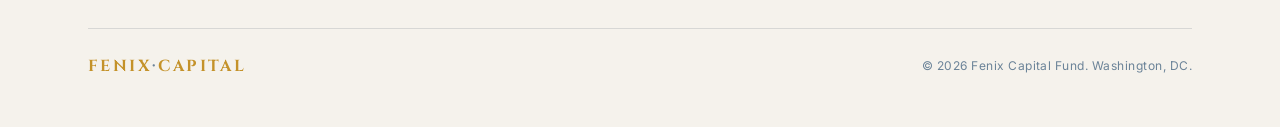
==== commit 31a91a17: "PAGE 3: rename Funds -> Investments, thesis-only vehicle page - rename funds.html -> investments.htm" ====
--- a/index.html
+++ b/index.html
@@ -19,7 +19,7 @@
   <ul class="nav-links">
     <li><a href="#thesis">Thesis</a></li>
     <li><a href="#edge">Our Edge</a></li>
-    <li><a href="funds.html">Funds</a></li>
+    <li><a href="investments.html">Investments</a></li>
     <li><a href="portfolio.html">Portfolio</a></li>
     <li><a href="about.html">About</a></li>
     <li><a href="news.html">News</a></li>
@@ -225,15 +225,15 @@
 <footer>
   <div class="footer-funds">
     <span class="footer-funds-label">Funds</span>
-    <a href="funds.html">Potomac Fund I</a>
-    <a href="funds.html">Anacostia Fund I</a>
-    <a href="funds.html">Tiber Fund I</a>
-    <a href="funds.html">Meridian Fund I</a>
+    <a href="investments.html">Potomac Fund I</a>
+    <a href="investments.html">Anacostia Fund I</a>
+    <a href="investments.html">Tiber Fund I</a>
+    <a href="investments.html">Meridian Fund I</a>
   </div>
   <div class="footer-logo">FENIX<span>·</span>CAPITAL</div>
   <nav class="footer-links">
     <a href="index.html">Home</a>
-    <a href="funds.html">Funds</a>
+    <a href="investments.html">Investments</a>
     <a href="portfolio.html">Portfolio</a>
     <a href="about.html">About</a>
     <a href="news.html">News</a>
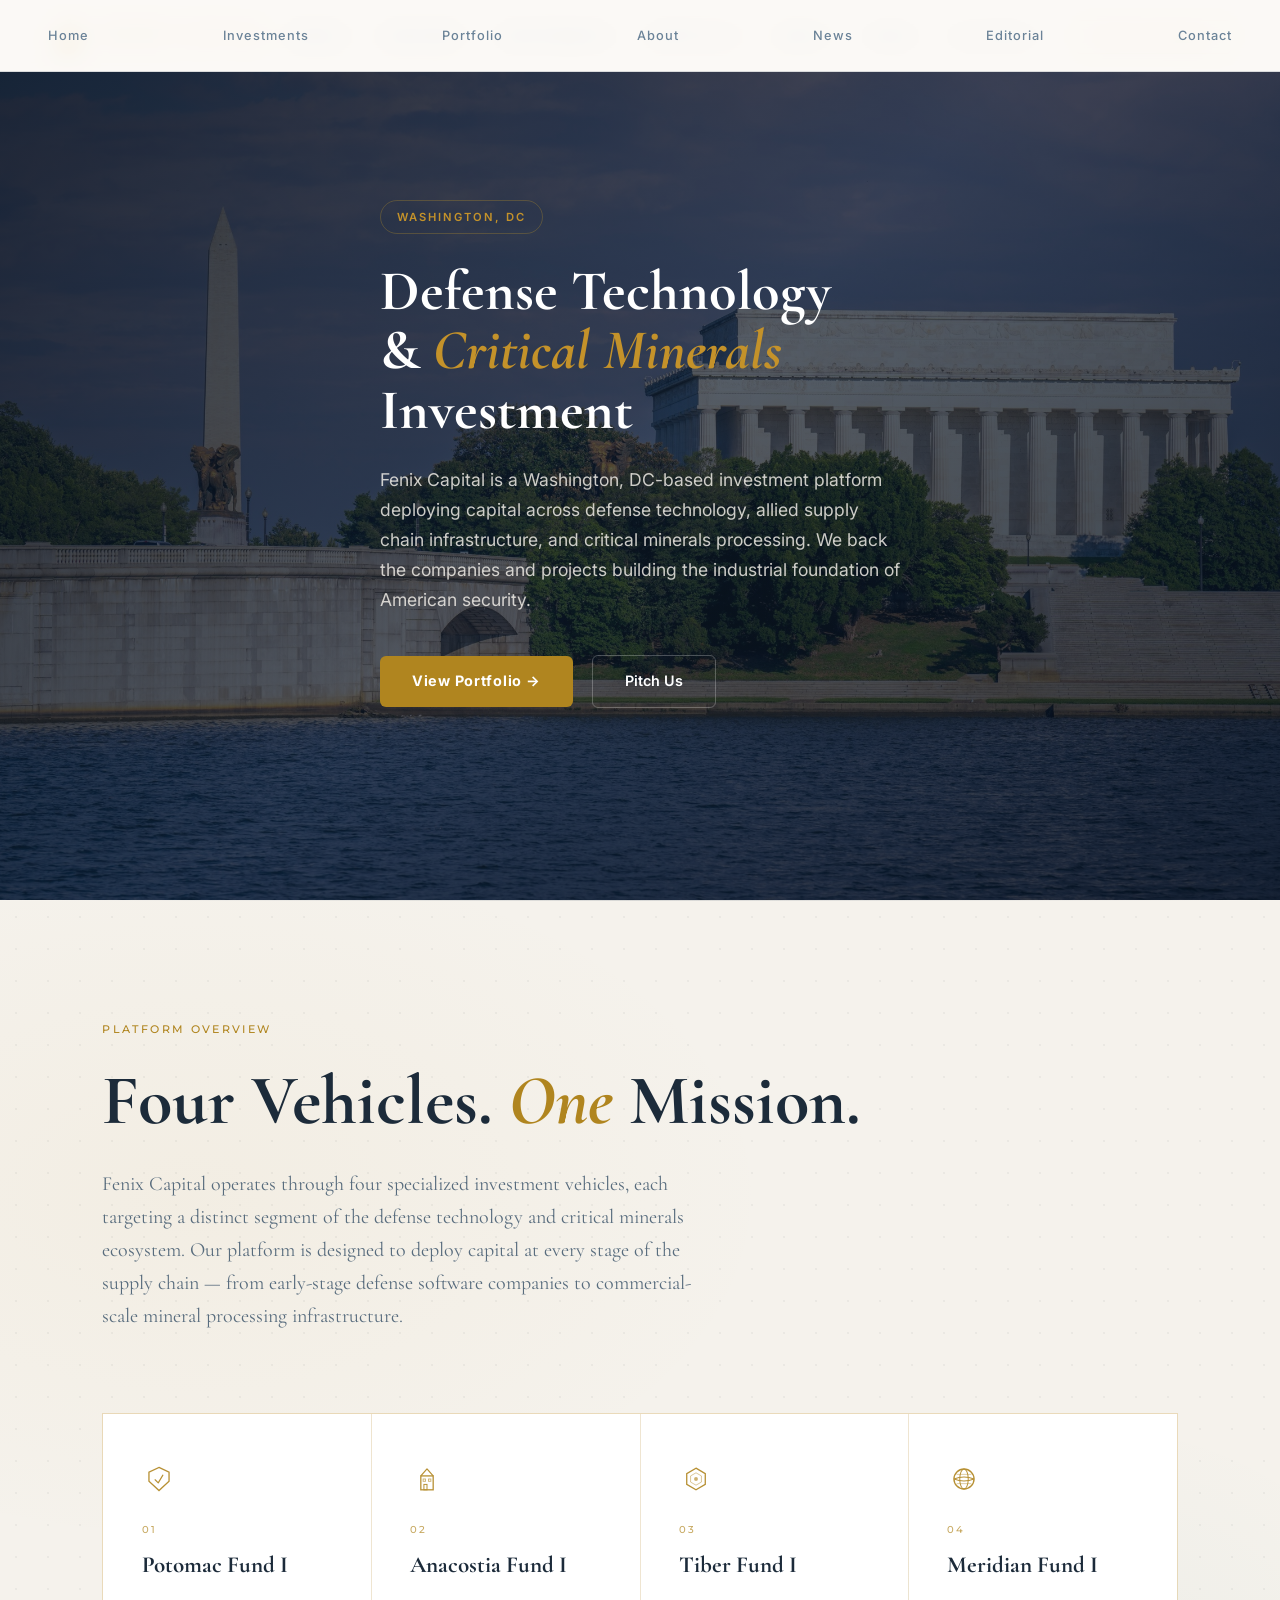
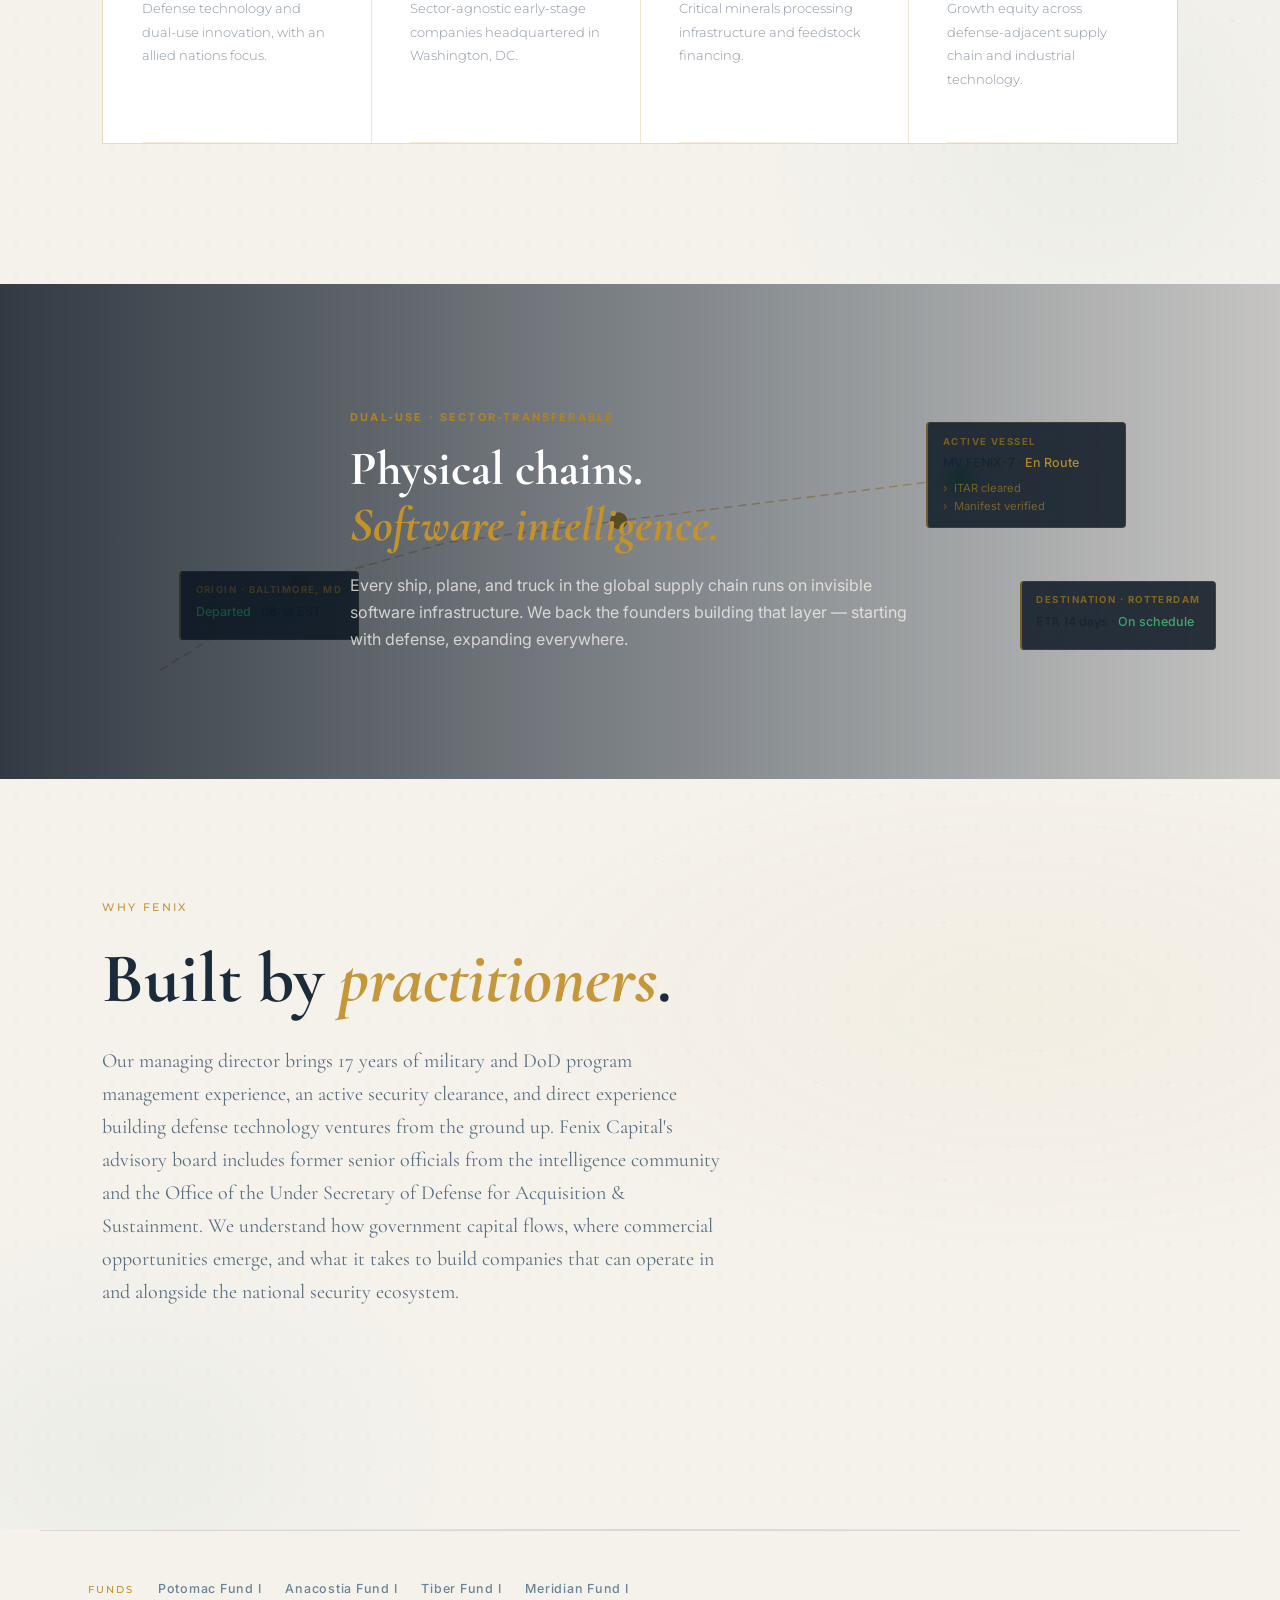
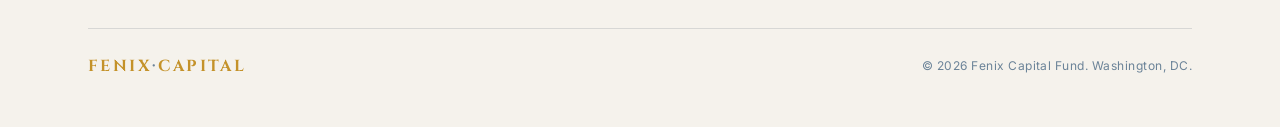
==== commit 525458ab: "PAGE 4: add Editorial page (/insights) - new insights.html: "Perspectives on Defense Technology & Cr" ====
--- a/index.html
+++ b/index.html
@@ -23,6 +23,7 @@
     <li><a href="portfolio.html">Portfolio</a></li>
     <li><a href="about.html">About</a></li>
     <li><a href="news.html">News</a></li>
+    <li><a href="insights.html">Editorial</a></li>
     <li><a href="contact.html" class="nav-cta">Get in Touch</a></li>
   </ul>
   <div class="hamburger" aria-label="Menu" role="button" tabindex="0">
@@ -237,6 +238,7 @@
     <a href="portfolio.html">Portfolio</a>
     <a href="about.html">About</a>
     <a href="news.html">News</a>
+    <a href="insights.html">Editorial</a>
     <a href="contact.html">Contact</a>
   </nav>
   <div class="footer-copy">© 2026 Fenix Capital Fund. Washington, DC.</div>
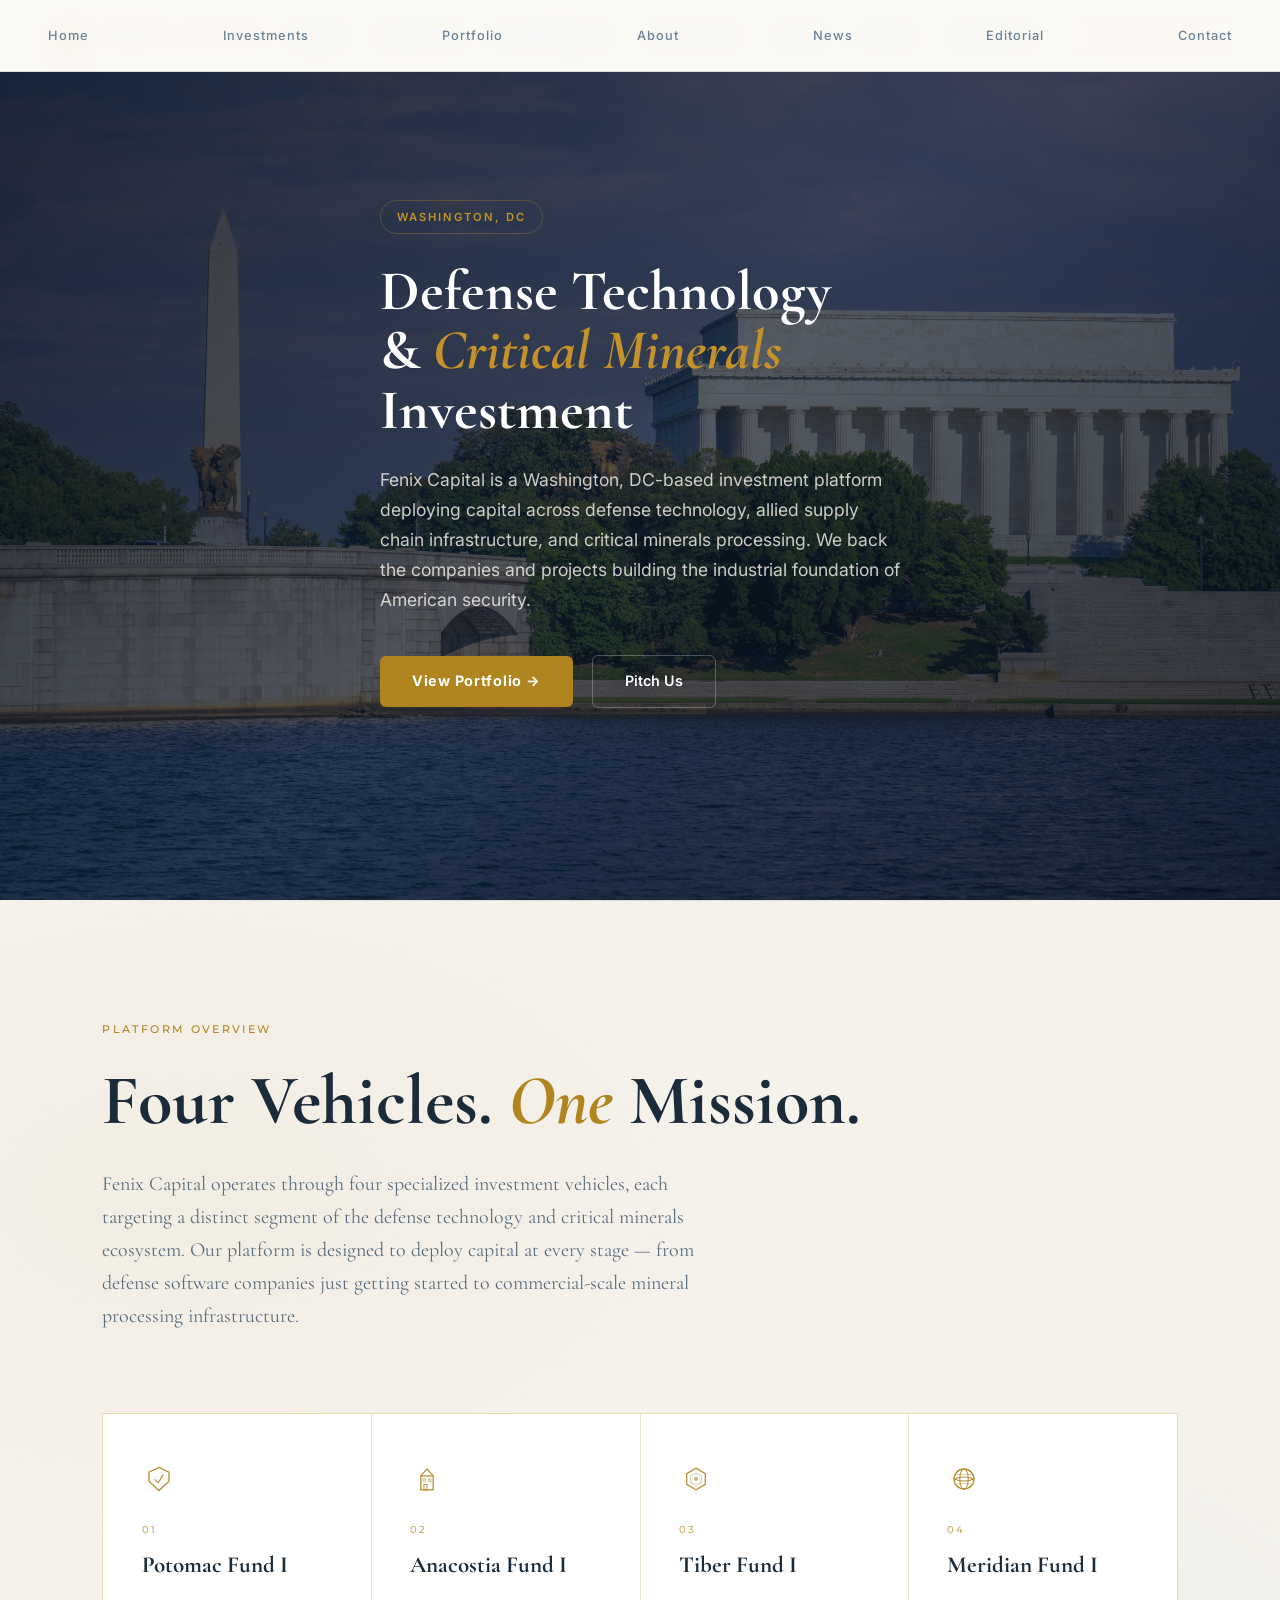
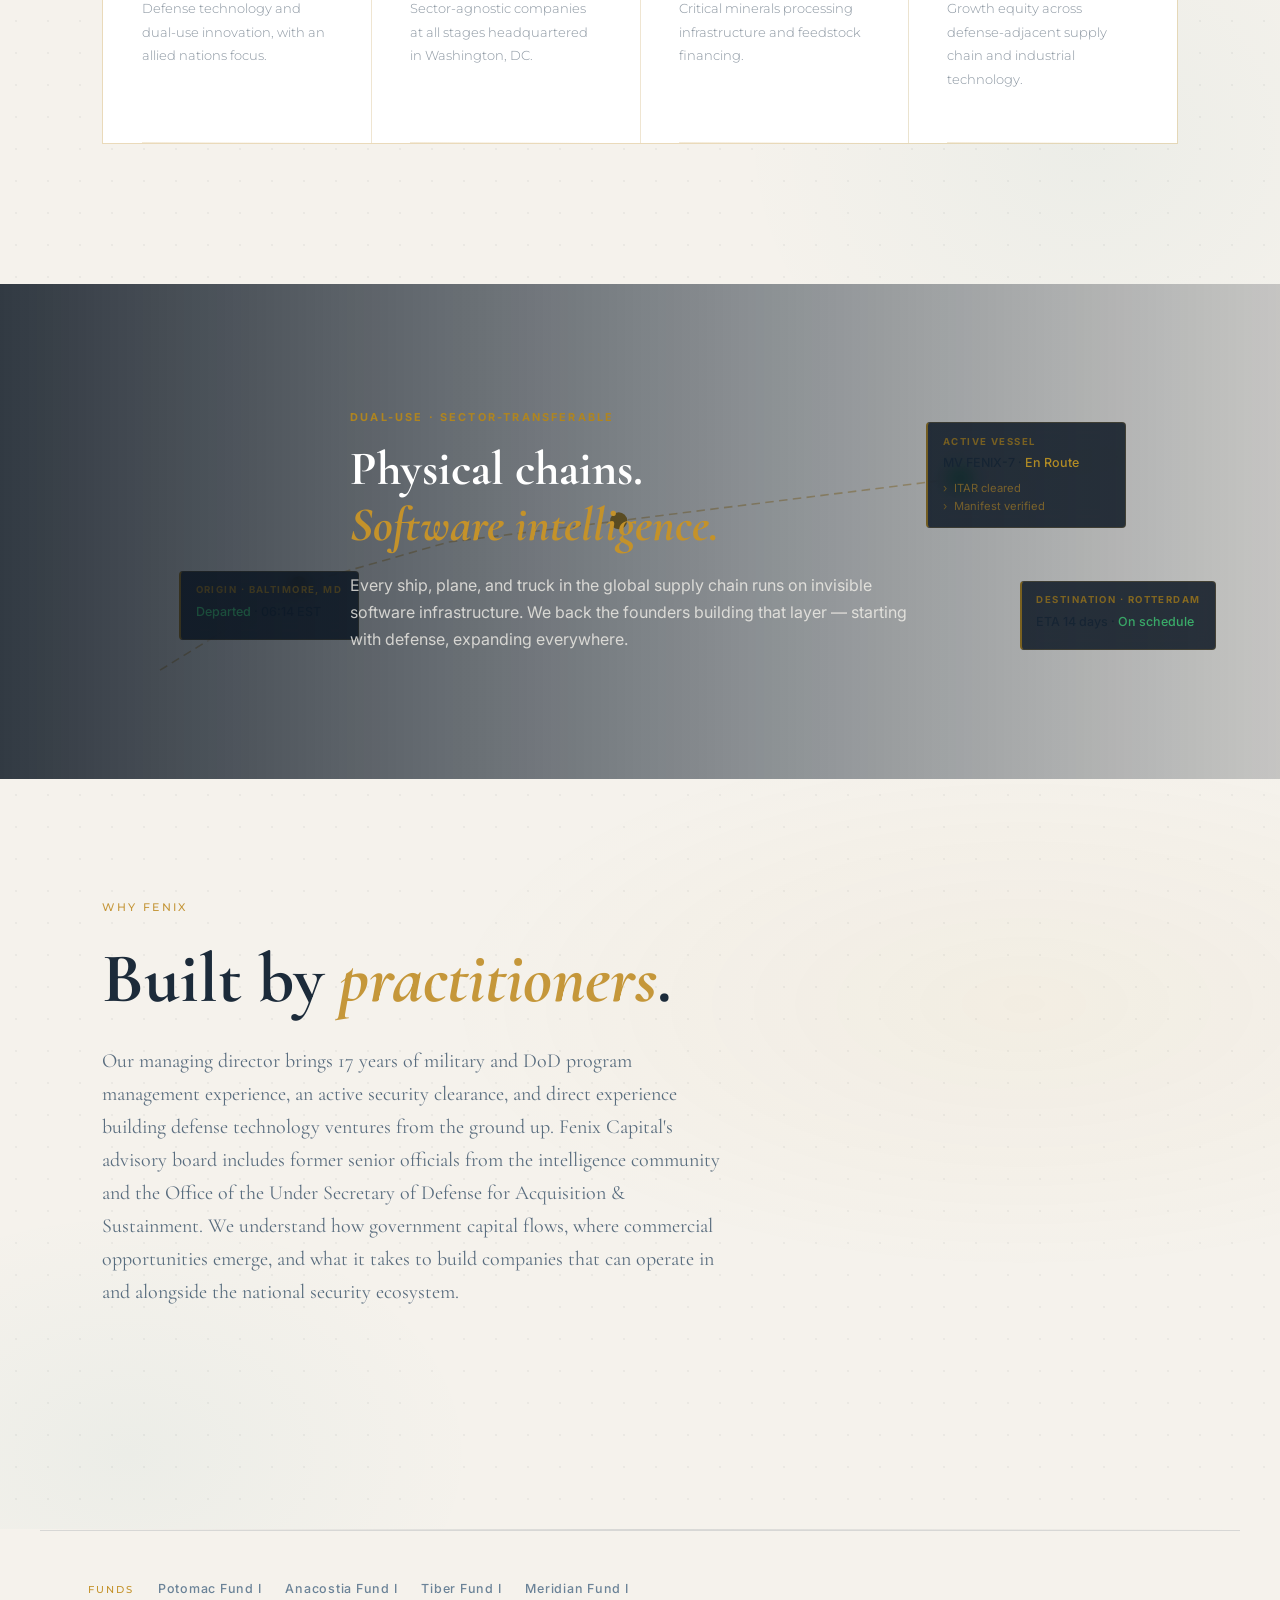
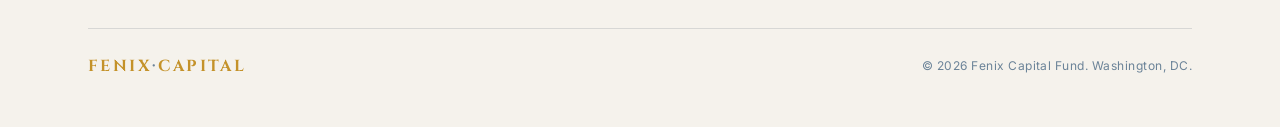
==== commit a296ea66: "Reposition messaging from pre-seed/seed to all stages Remove pre-seed/seed and early-stage framing a" ====
--- a/index.html
+++ b/index.html
@@ -65,7 +65,7 @@
     </h2>
 
     <p class="fenix-thesis-sub">
-      Fenix Capital operates through four specialized investment vehicles, each targeting a distinct segment of the defense technology and critical minerals ecosystem. Our platform is designed to deploy capital at every stage of the supply chain — from early-stage defense software companies to commercial-scale mineral processing infrastructure.
+      Fenix Capital operates through four specialized investment vehicles, each targeting a distinct segment of the defense technology and critical minerals ecosystem. Our platform is designed to deploy capital at every stage — from defense software companies just getting started to commercial-scale mineral processing infrastructure.
     </p>
 
     <div class="fenix-thesis-grid">
@@ -102,7 +102,7 @@
         <div class="fenix-tcard-num">02</div>
         <h3 class="fenix-tcard-title">Anacostia Fund I</h3>
         <p class="fenix-tcard-body">
-          Sector-agnostic early-stage companies headquartered in Washington, DC.
+          Sector-agnostic companies at all stages headquartered in Washington, DC.
         </p>
         <div class="fenix-tcard-rule"></div>
       </div>
--- a/css/style.css
+++ b/css/style.css
@@ -1059,6 +1059,16 @@
   line-height: 1.2;
   color: #1C2B3A;
   margin-bottom: 0.7rem;
+}
+
+.fenix-pcard-name a {
+  color: inherit;
+  text-decoration: none;
+  transition: opacity 0.25s ease;
+}
+
+.fenix-pcard-name a:hover {
+  opacity: 0.7;
 }
 
 .fenix-pcard-desc {
